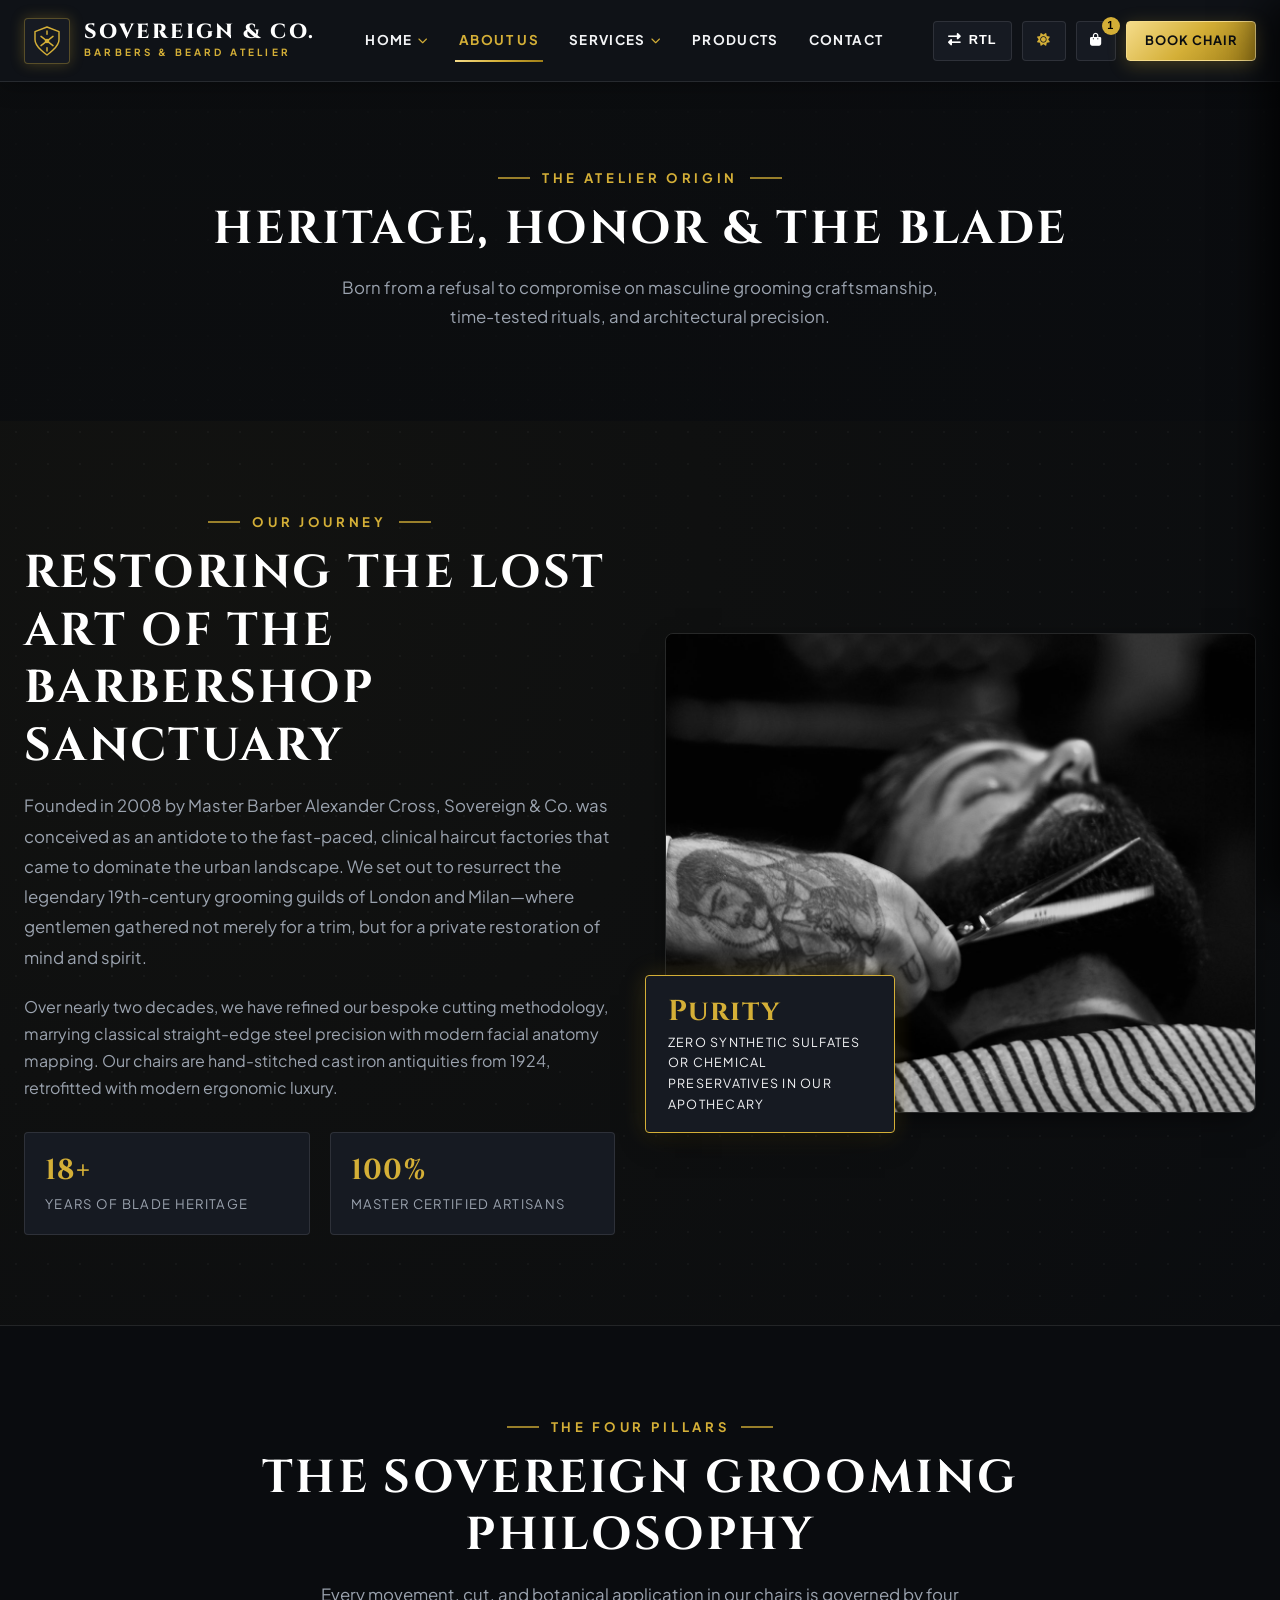
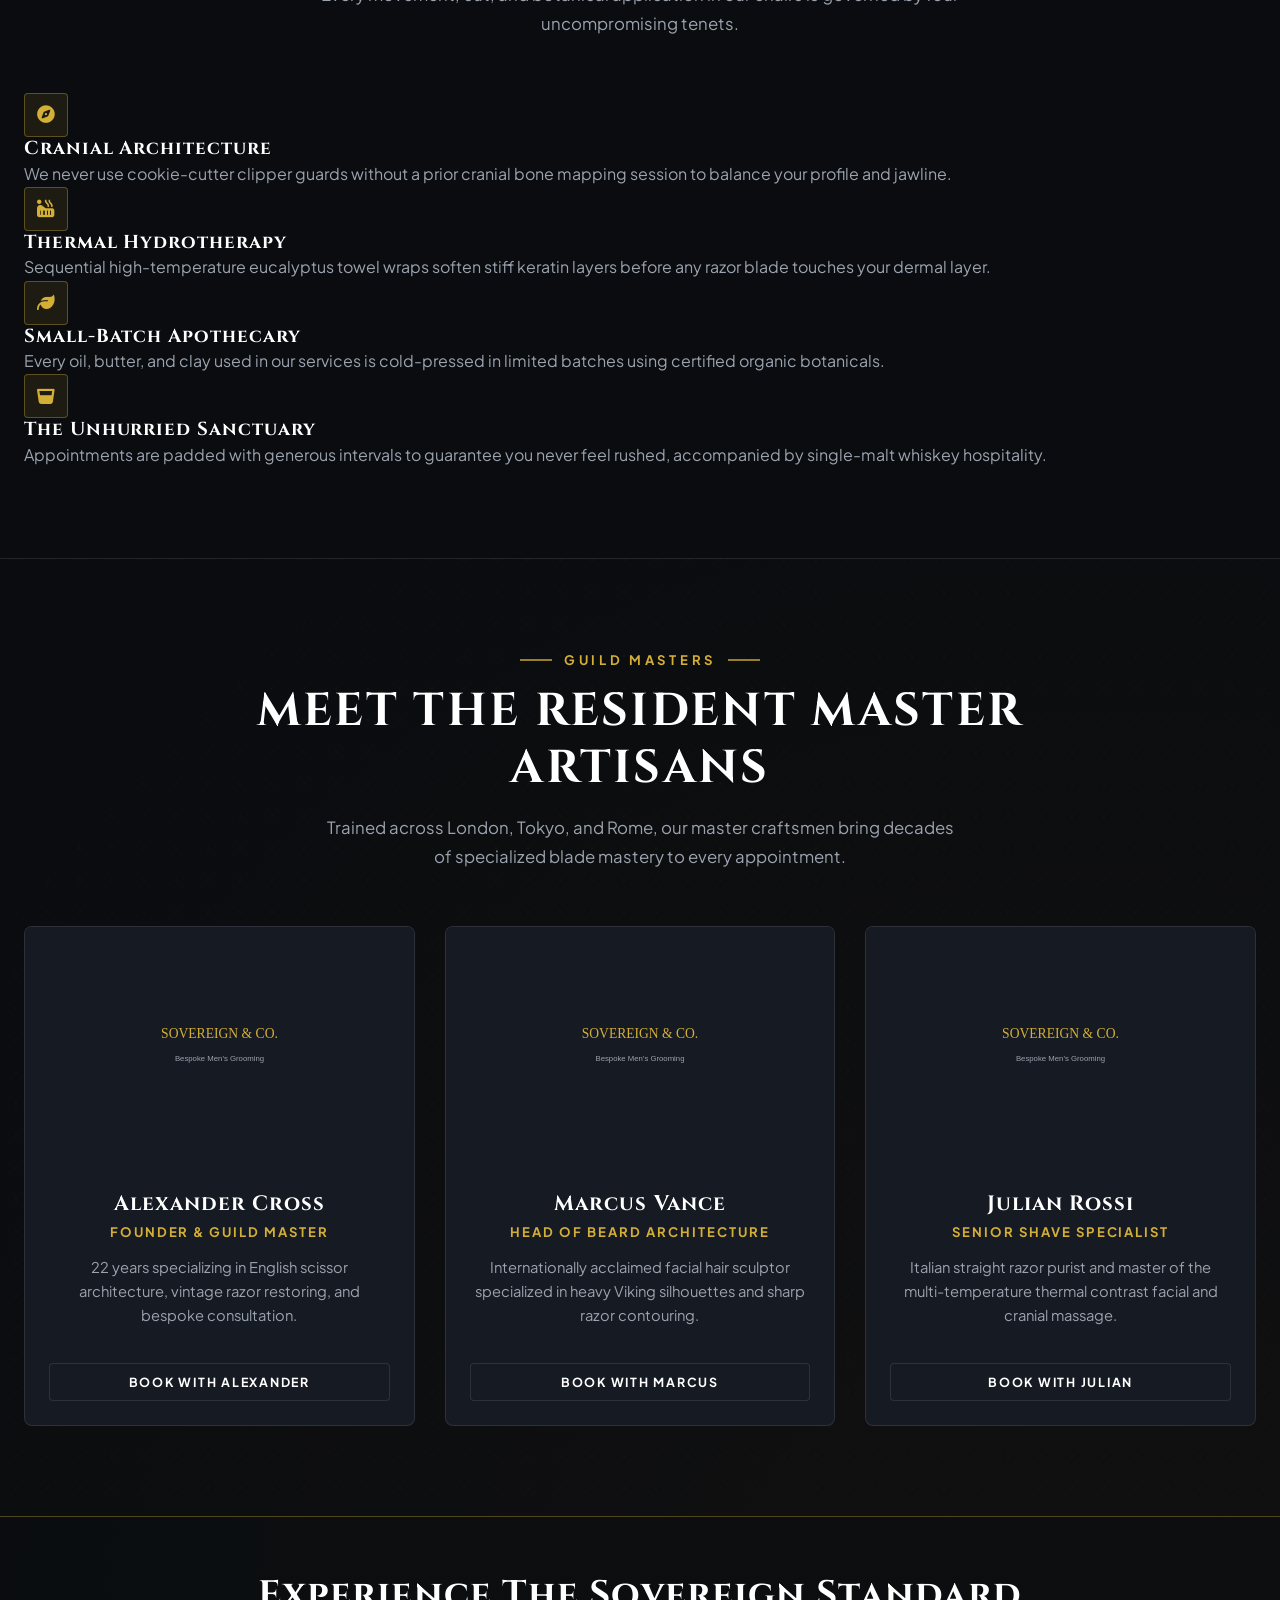
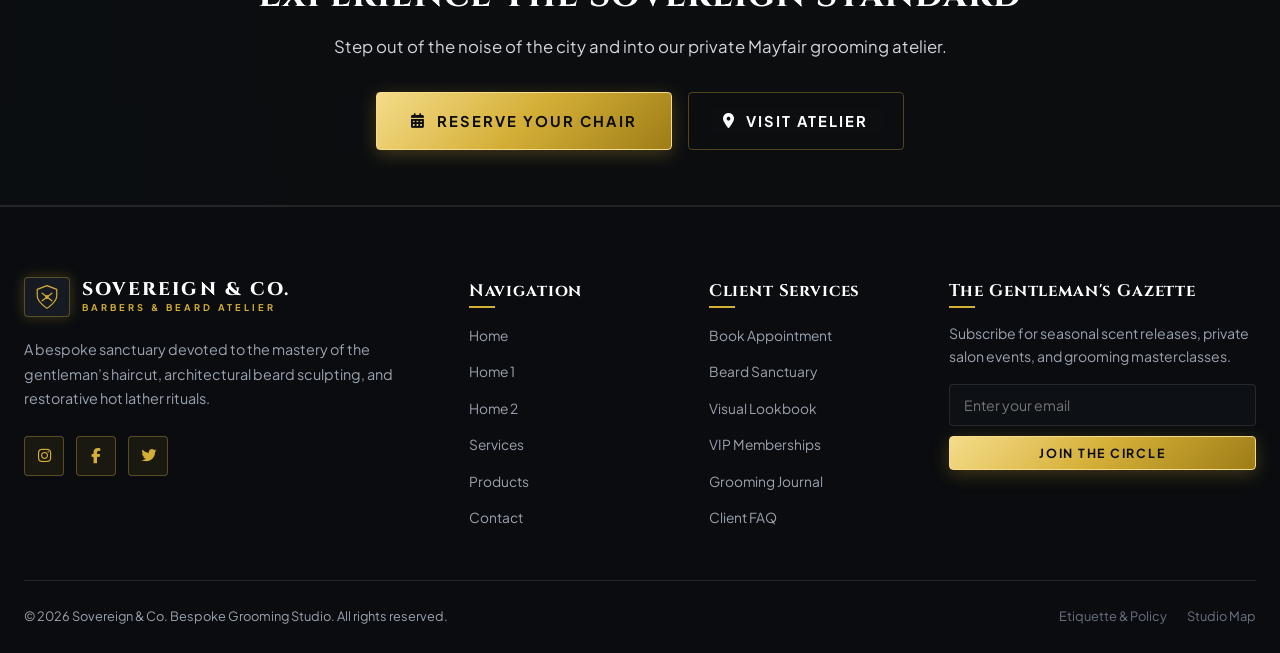
==== about.html @ 02b405cc "Initial commit: Complete luxury men grooming studio atelier website" ====
<!DOCTYPE html>
<html lang="en" data-theme="dark" dir="ltr">
<head>
  <meta charset="UTF-8">
  <meta name="viewport" content="width=device-width, initial-scale=1.0">
  <title>Heritage & Philosophy | SOVEREIGN & CO. Atelier</title>
  <meta name="description" content="Discover the history, craft philosophy, and master barbers behind Sovereign & Co. Bespoke Men's Grooming Atelier.">
  <link rel="stylesheet" href="https://cdnjs.cloudflare.com/ajax/libs/font-awesome/6.4.0/css/all.min.css">
  <link rel="stylesheet" href="css/style.css">
</head>
<body>

    <!-- Main Navigation Bar -->
  <header class="navbar-main">
    <div class="container nav-container">
      <!-- LEFT SIDE: New Professional Logo & Brand Name (Clickable to Home) -->
      <a href="index.html" class="brand-logo" aria-label="Sovereign & Co. Home">
        <div class="brand-crest-svg">
          <svg viewBox="0 0 48 48" fill="none" xmlns="http://www.w3.org/2000/svg" class="logo-svg">
            <path d="M24 3L42 10V22C42 33 24 45 24 45C24 45 6 33 6 22V10L24 3Z" stroke="currentColor" stroke-width="2.2" stroke-linejoin="round"/>
            <path d="M15 17L33 31M33 17L15 31" stroke="currentColor" stroke-width="2.2" stroke-linecap="round"/>
            <circle cx="24" cy="24" r="3.5" fill="currentColor"/>
            <path d="M24 9V14M24 34V39" stroke="currentColor" stroke-width="2.2" stroke-linecap="round"/>
          </svg>
        </div>
        <div class="brand-text">
          <span class="brand-title">SOVEREIGN &amp; CO.</span>
          <span class="brand-subtitle">BARBERS &amp; BEARD ATELIER</span>
        </div>
      </a>

      <!-- CENTER NAVIGATION (Exact Order: Home [Home 1, Home 2], About Us, Services [Haircuts, Beard Trims, Beard Styling, Hair Styling, Shaving, Grooming Packages], Products, Contact) -->
      <nav class="nav-links-wrapper">
        <ul class="nav-menu">
          <li class="nav-item-dropdown">
            <a href="index.html" class="nav-link ">Home <i class="fas fa-chevron-down nav-caret"></i></a>
            <ul class="dropdown-menu">
              <li><a href="index.html">Home</a></li>
              <li><a href="home-1.html">Home 1</a></li>
              <li><a href="home-2.html">Home 2</a></li>
            </ul>
          </li>
          <li><a href="about.html" class="nav-link active">About Us</a></li>
          <li class="nav-item-dropdown">
            <a href="services.html" class="nav-link ">Services <i class="fas fa-chevron-down nav-caret"></i></a>
            <ul class="dropdown-menu">
              <li><a href="services.html#haircuts">Haircuts</a></li>
              <li><a href="services.html#beard-trims">Beard Trims</a></li>
              <li><a href="services.html#beard-styling">Beard Styling</a></li>
              <li><a href="services.html#hair-styling">Hair Styling</a></li>
              <li><a href="services.html#shaving">Shaving</a></li>
              <li><a href="services.html#grooming-packages">Grooming Packages</a></li>
            </ul>
          </li>
          <li><a href="products.html" class="nav-link ">Products</a></li>
          <li><a href="contact.html" class="nav-link ">Contact</a></li>
        </ul>
      </nav>

      <!-- RIGHT SIDE: RTL / LTR toggle -> Dark Theme / Light Theme toggle -> Cart -> Book Chair -> Hamburger -->
      <div class="nav-actions">
        <button class="nav-control-btn dir-toggle-btn" title="Toggle RTL/LTR Direction" aria-label="Toggle Direction">
          <i class="fas fa-right-left"></i> <span>RTL</span>
        </button>
        <button class="nav-control-btn theme-toggle-btn" title="Toggle Theme" aria-label="Toggle Dark/Light Theme">
          <i class="fas fa-sun text-gold"></i>
        </button>
        <button class="nav-control-btn cart-toggle-btn" aria-label="Open Shopping Satchel">
          <i class="fas fa-shopping-bag"></i>
          <span class="cart-badge-count">1</span>
        </button>
        <a href="booking.html" class="btn btn-primary btn-sm book-chair-nav-btn">Book Chair</a>
        <button class="mobile-menu-toggle" aria-label="Toggle Navigation Menu">
          <i class="fas fa-bars"></i>
        </button>
      </div>
    </div>
  </header>

  <!-- Page Header Banner with Background Visual -->
  <section class="section-padding page-bg-backdrop" style="background-image: var(--overlay-banner), url('https://images.unsplash.com/photo-1513694203232-719a280e022f?auto=format&fit=crop&w=1600&q=80'); padding-top: 85px;">
    <div class="container text-center">
      <div class="section-subtitle">The Atelier Origin</div>
      <h1 class="section-title">Heritage, Honor & The Blade</h1>
      <p class="section-desc">Born from a refusal to compromise on masculine grooming craftsmanship, time-tested rituals, and architectural precision.</p>
    </div>
  </section>

  <!-- Story & Heritage Section -->
  <section class="section-padding">
    <div class="container">
      <div class="split-feature">
        <div>
          <div class="section-subtitle">Our Journey</div>
          <h2 class="section-title">Restoring The Lost Art of The Barbershop Sanctuary</h2>
          <p style="margin-bottom: 20px; font-size: 1.05rem; line-height: 1.8;">
            Founded in 2008 by Master Barber Alexander Cross, Sovereign & Co. was conceived as an antidote to the fast-paced, clinical haircut factories that came to dominate the urban landscape. We set out to resurrect the legendary 19th-century grooming guilds of London and Milan—where gentlemen gathered not merely for a trim, but for a private restoration of mind and spirit.
          </p>
          <p style="margin-bottom: 25px; font-size: 1rem; color: var(--text-muted); line-height: 1.7;">
            Over nearly two decades, we have refined our bespoke cutting methodology, marrying classical straight-edge steel precision with modern facial anatomy mapping. Our chairs are hand-stitched cast iron antiquities from 1924, retrofitted with modern ergonomic luxury.
          </p>
          <div style="display: grid; grid-template-columns: 1fr 1fr; gap: 20px; margin-top: 30px;">
            <div style="background: var(--bg-card); border: 1px solid var(--border-subtle); padding: 20px; border-radius: var(--radius-sm);">
              <h3 style="color: var(--gold-primary); font-size: 1.8rem; margin-bottom: 4px;">18+</h3>
              <p style="font-size: 0.82rem; text-transform: uppercase; letter-spacing: 0.1em;">Years of Blade Heritage</p>
            </div>
            <div style="background: var(--bg-card); border: 1px solid var(--border-subtle); padding: 20px; border-radius: var(--radius-sm);">
              <h3 style="color: var(--gold-primary); font-size: 1.8rem; margin-bottom: 4px;">100%</h3>
              <p style="font-size: 0.82rem; text-transform: uppercase; letter-spacing: 0.1em;">Master Certified Artisans</p>
            </div>
          </div>
        </div>

        <div class="split-feature-img-box">
          <img src="images/about-barbershop-sanctuary.jpg" alt="Master barber crafting precision traditional haircut in heritage barbershop sanctuary" class="main-img" loading="lazy">
          <div class="split-floating-card">
            <h4>Purity</h4>
            <p>Zero Synthetic Sulfates or Chemical Preservatives in our Apothecary</p>
          </div>
        </div>
      </div>
    </div>
  </section>

  <!-- Barbering Philosophy Pillars -->
  <section class="section-padding page-bg-backdrop" style="background: var(--bg-darkest); border-top: 1px solid var(--border-subtle); border-bottom: 1px solid var(--border-subtle);">
    <div class="container">
      <div class="section-header">
        <div class="section-subtitle">The Four Pillars</div>
        <h2 class="section-title">The Sovereign Grooming Philosophy</h2>
        <p class="section-desc">Every movement, cut, and botanical application in our chairs is governed by four uncompromising tenets.</p>
      </div>

      <div class="features-grid">
        <div class="feature-card">
          <div class="feature-icon-box"><i class="fas fa-compass"></i></div>
          <h3 class="feature-title">Cranial Architecture</h3>
          <p class="feature-desc">We never use cookie-cutter clipper guards without a prior cranial bone mapping session to balance your profile and jawline.</p>
        </div>

        <div class="feature-card">
          <div class="feature-icon-box"><i class="fas fa-hot-tub"></i></div>
          <h3 class="feature-title">Thermal Hydrotherapy</h3>
          <p class="feature-desc">Sequential high-temperature eucalyptus towel wraps soften stiff keratin layers before any razor blade touches your dermal layer.</p>
        </div>

        <div class="feature-card">
          <div class="feature-icon-box"><i class="fas fa-leaf"></i></div>
          <h3 class="feature-title">Small-Batch Apothecary</h3>
          <p class="feature-desc">Every oil, butter, and clay used in our services is cold-pressed in limited batches using certified organic botanicals.</p>
        </div>

        <div class="feature-card">
          <div class="feature-icon-box"><i class="fas fa-glass-whiskey"></i></div>
          <h3 class="feature-title">The Unhurried Sanctuary</h3>
          <p class="feature-desc">Appointments are padded with generous intervals to guarantee you never feel rushed, accompanied by single-malt whiskey hospitality.</p>
        </div>
      </div>
    </div>
  </section>

  <!-- Master Artisans & Barbers -->
  <section class="section-padding">
    <div class="container">
      <div class="section-header">
        <div class="section-subtitle">Guild Masters</div>
        <h2 class="section-title">Meet The Resident Master Artisans</h2>
        <p class="section-desc">Trained across London, Tokyo, and Rome, our master craftsmen bring decades of specialized blade mastery to every appointment.</p>
      </div>

      <div class="services-grid">
        <div class="service-card">
          <div class="service-img-wrap">
            <img src="https://images.unsplash.com/photo-1534528741775-53994a69daeb?auto=format&fit=crop&w=800&q=80" alt="Master Barber Alexander Cross" loading="lazy">
          </div>
          <div class="service-body text-center">
            <h3 class="service-title" style="margin-bottom: 4px;">Alexander Cross</h3>
            <p style="color: var(--gold-primary); font-weight: 700; font-size: 0.82rem; text-transform: uppercase; letter-spacing: 0.15em; margin-bottom: 12px;">Founder & Guild Master</p>
            <p class="service-desc">22 years specializing in English scissor architecture, vintage razor restoring, and bespoke consultation.</p>
            <a href="booking.html" class="btn btn-dark btn-sm" style="margin-top: 15px;">Book With Alexander</a>
          </div>
        </div>

        <div class="service-card">
          <div class="service-img-wrap">
            <img src="https://images.unsplash.com/photo-1507003211169-0a1dd7228f2d?auto=format&fit=crop&w=800&q=80" alt="Master Barber Marcus Vance" loading="lazy">
          </div>
          <div class="service-body text-center">
            <h3 class="service-title" style="margin-bottom: 4px;">Marcus Vance</h3>
            <p style="color: var(--gold-primary); font-weight: 700; font-size: 0.82rem; text-transform: uppercase; letter-spacing: 0.15em; margin-bottom: 12px;">Head of Beard Architecture</p>
            <p class="service-desc">Internationally acclaimed facial hair sculptor specialized in heavy Viking silhouettes and sharp razor contouring.</p>
            <a href="booking.html" class="btn btn-dark btn-sm" style="margin-top: 15px;">Book With Marcus</a>
          </div>
        </div>

        <div class="service-card">
          <div class="service-img-wrap">
            <img src="https://images.unsplash.com/photo-1500648767791-00dcc994a43e?auto=format&fit=crop&w=800&q=80" alt="Master Barber Julian Rossi" loading="lazy">
          </div>
          <div class="service-body text-center">
            <h3 class="service-title" style="margin-bottom: 4px;">Julian Rossi</h3>
            <p style="color: var(--gold-primary); font-weight: 700; font-size: 0.82rem; text-transform: uppercase; letter-spacing: 0.15em; margin-bottom: 12px;">Senior Shave Specialist</p>
            <p class="service-desc">Italian straight razor purist and master of the multi-temperature thermal contrast facial and cranial massage.</p>
            <a href="booking.html" class="btn btn-dark btn-sm" style="margin-top: 15px;">Book With Julian</a>
          </div>
        </div>
      </div>
    </div>
  </section>

  <!-- CTA Banner Section -->
  <section class="section-padding-sm page-bg-backdrop cta-experience-banner">
    <div class="container text-center">
      <h2 class="cta-experience-title">Experience The Sovereign Standard</h2>
      <p class="cta-experience-desc">Step out of the noise of the city and into our private Mayfair grooming atelier.</p>
      <div class="cta-experience-buttons">
        <a href="booking.html" class="btn btn-primary btn-lg cta-experience-btn-primary"><i class="fas fa-calendar-alt"></i> Reserve Your Chair</a>
        <a href="contact.html" class="btn btn-secondary btn-lg cta-experience-btn-secondary"><i class="fas fa-map-marker-alt"></i> Visit Atelier</a>
      </div>
    </div>
  </section>

  <!-- Global Footer with Clickable Brand Name Link to Home -->
  <footer class="footer-main">
    <div class="container">
      <div class="footer-grid">
        <div class="footer-col">
          <!-- BRAND NAME IS A CLICKABLE LINK TO HOME (Mandatory Requirement) -->
          <a href="index.html" class="footer-brand-link" aria-label="Return to Sovereign & Co. Home">
            <div class="brand-crest-svg" style="width: 40px; height: 40px;">
              <svg viewBox="0 0 48 48" fill="none" xmlns="http://www.w3.org/2000/svg" class="logo-svg">
                <path d="M24 3L42 10V22C42 33 24 45 24 45C24 45 6 33 6 22V10L24 3Z" stroke="currentColor" stroke-width="2.2" stroke-linejoin="round"/>
                <path d="M15 17L33 31M33 17L15 31" stroke="currentColor" stroke-width="2.2" stroke-linecap="round"/>
                <circle cx="24" cy="24" r="3.5" fill="currentColor"/>
              </svg>
            </div>
            <div class="brand-text">
              <span class="brand-title" style="font-size: 1.15rem;">SOVEREIGN &amp; CO.</span>
              <span class="brand-subtitle" style="font-size: 0.58rem;">BARBERS &amp; BEARD ATELIER</span>
            </div>
          </a>
          <p style="font-size: 0.9rem; line-height: 1.7; margin-bottom: 25px;">
            A bespoke sanctuary devoted to the mastery of the gentleman’s haircut, architectural beard sculpting, and restorative hot lather rituals.
          </p>
          <div style="display: flex; gap: 12px;">
            <a href="https://www.instagram.com/accounts/login/" target="_blank" rel="noopener noreferrer" class="footer-social-btn" aria-label="Follow us on Instagram" title="Instagram"><i class="fab fa-instagram"></i></a>
            <a href="https://www.facebook.com/login/" target="_blank" rel="noopener noreferrer" class="footer-social-btn footer-social-btn--facebook" aria-label="Follow us on Facebook" title="Facebook"><i class="fab fa-facebook-f"></i></a>
            <a href="https://twitter.com/login" target="_blank" rel="noopener noreferrer" class="footer-social-btn footer-social-btn--twitter" aria-label="Follow us on Twitter" title="Twitter / X"><i class="fab fa-twitter"></i></a>
          </div>
        </div>

        <div class="footer-col">
          <h4>Navigation</h4>
          <ul class="footer-links">
            <li><a href="index.html">Home</a></li>
            <li><a href="home-1.html">Home 1</a></li>
            <li><a href="home-2.html">Home 2</a></li>
            <li><a href="services.html">Services</a></li>
            <li><a href="products.html">Products</a></li>
            <li><a href="contact.html">Contact</a></li>
          </ul>
        </div>

        <div class="footer-col">
          <h4>Client Services</h4>
          <ul class="footer-links">
            <li><a href="booking.html">Book Appointment</a></li>
            <li><a href="beard-care.html">Beard Sanctuary</a></li>
            <li><a href="gallery.html">Visual Lookbook</a></li>
            <li><a href="packages.html">VIP Memberships</a></li>
            <li><a href="journal.html">Grooming Journal</a></li>
            <li><a href="faq.html">Client FAQ</a></li>
          </ul>
        </div>

        <div class="footer-col">
          <h4>The Gentleman's Gazette</h4>
          <p style="font-size: 0.88rem; margin-bottom: 16px;">Subscribe for seasonal scent releases, private salon events, and grooming masterclasses.</p>
          <form id="newsletterForm" style="display: flex; flex-direction: column; gap: 10px;">
            <input type="email" placeholder="Enter your email" required class="form-control" style="padding: 11px 14px; font-size: 0.88rem;">
            <button type="submit" class="btn btn-primary btn-sm">Join The Circle</button>
          </form>
        </div>
      </div>

      <div class="footer-bottom">
        <div>© 2026 Sovereign & Co. Bespoke Grooming Studio. All rights reserved.</div>
        <div style="display: flex; gap: 20px;">
          <a href="faq.html" style="color: var(--text-dim);">Etiquette & Policy</a>
          <a href="contact.html" style="color: var(--text-dim);">Studio Map</a>
        </div>
      </div>
    </div>
  </footer>

  <!-- Shopping Cart Sidebar Drawer -->
  <div class="cart-drawer-overlay" id="cartOverlay"></div>
  <div class="cart-drawer" id="cartDrawer">
    <div class="cart-header">
      <h3 style="font-size: 1.15rem;"><i class="fas fa-shopping-bag text-gold"></i> Grooming Satchel</h3>
      <button id="closeCartBtn" style="background: none; border: none; color: var(--text-white); font-size: 1.2rem; cursor: pointer;"><i class="fas fa-times"></i></button>
    </div>
    <div class="cart-items-list" id="cartItemsList"></div>
    <div class="cart-footer">
      <div class="cart-total-row">
        <strong style="color: var(--text-white);">Estimated Total</strong>
        <strong class="text-gold" id="cartTotal" style="font-size: 1.3rem;">$48.00</strong>
      </div>
      <button id="checkoutBtn" class="btn btn-primary" style="width: 100%;"><i class="fas fa-lock"></i> Secure Checkout</button>
    </div>
  </div>

  <script src="js/main.js"></script>
  <script src="js/cart.js"></script>
</body>
</html>
---- css/style.css ----
/* ==========================================================================
   SOVEREIGN & CO. - MEN'S GROOMING & BEARD CARE ATELIER
   Master Stylesheet | Sharp, Masculine, Ultra-Luxury Aesthetics
   Features: RTL on Left, Theme Toggle, New Crest Logo, High Contrast
   ========================================================================== */

@import url('https://fonts.googleapis.com/css2?family=Cinzel:wght@400;600;700;800;900&family=Plus+Jakarta+Sans:ital,wght@0,300;0,400;0,500;0,600;0,700;1,400&display=swap');

/* ==========================================================================
   Theme Variables (Dark by default, Light via [data-theme="light"])
   ========================================================================== */
:root {
  /* Dark Theme Palette */
  --bg-darkest: #0a0c0f;
  --bg-dark: #101318;
  --bg-card: #161a22;
  --bg-card-hover: #1e2430;
  --bg-glass: rgba(22, 26, 34, 0.88);
  --bg-glass-heavy: rgba(16, 19, 24, 0.96);
  --bg-input: #0d1015;

  --gold-primary: #d4af37;
  --gold-light: #f5dc8a;
  --gold-dark: #9e7d17;
  --gold-gradient: linear-gradient(135deg, #f5dc8a 0%, #d4af37 50%, #9e7d17 100%);
  --gold-glow: rgba(212, 175, 55, 0.28);

  --copper: #c07a3c;
  --amber: #e09f3e;
  
  --text-white: #ffffff;
  --text-titanium: #f3f4f6;
  --text-muted: #9ba3af;
  --text-dim: #6b7280;
  
  --border-subtle: rgba(255, 255, 255, 0.1);
  --border-gold: rgba(212, 175, 55, 0.35);
  --border-gold-bright: rgba(212, 175, 55, 0.85);
  
  --overlay-hero: linear-gradient(90deg, rgba(10, 12, 15, 0.82) 0%, rgba(10, 12, 15, 0.62) 55%, rgba(10, 12, 15, 0.35) 100%);
  --overlay-banner: linear-gradient(rgba(10, 12, 15, 0.65), rgba(10, 12, 15, 0.78));
  --page-pattern: radial-gradient(rgba(255, 255, 255, 0.03) 1px, transparent 1px);
  
  --font-serif: 'Cinzel', serif;
  --font-sans: 'Plus Jakarta Sans', -apple-system, BlinkMacSystemFont, sans-serif;
  
  --radius-sm: 4px;
  --radius-md: 8px;
  --radius-lg: 14px;
  --radius-full: 9999px;
  
  --shadow-card: 0 10px 30px -10px rgba(0, 0, 0, 0.7);
  --shadow-gold: 0 0 25px rgba(212, 175, 55, 0.2);
  --shadow-gold-lg: 0 0 45px rgba(212, 175, 55, 0.35);
  
  --transition-fast: 0.2s cubic-bezier(0.4, 0, 0.2, 1);
  --transition-smooth: 0.35s cubic-bezier(0.16, 1, 0.3, 1);
}

/* Light Theme Overrides */
[data-theme="light"] {
  --bg-darkest: #f4f6f9;
  --bg-dark: #e9edf2;
  --bg-card: #ffffff;
  --bg-card-hover: #f7f9fc;
  --bg-glass: rgba(255, 255, 255, 0.92);
  --bg-glass-heavy: rgba(244, 246, 249, 0.98);
  --bg-input: #ffffff;

  --gold-primary: #b3860b;
  --gold-light: #8c6703;
  --gold-dark: #735300;
  --gold-gradient: linear-gradient(135deg, #d4af37 0%, #b3860b 50%, #8c6703 100%);
  --gold-glow: rgba(179, 134, 11, 0.2);

  --copper: #9b5a26;
  --amber: #b87a1d;
  
  --text-white: #111827;
  --text-titanium: #1f2937;
  --text-muted: #4b5563;
  --text-dim: #6b7280;
  
  --border-subtle: rgba(0, 0, 0, 0.12);
  --border-gold: rgba(179, 134, 11, 0.45);
  --border-gold-bright: rgba(179, 134, 11, 0.9);
  
  --overlay-hero: linear-gradient(90deg, rgba(244, 246, 249, 0.88) 0%, rgba(244, 246, 249, 0.70) 55%, rgba(244, 246, 249, 0.45) 100%);
  --overlay-banner: linear-gradient(rgba(244, 246, 249, 0.72), rgba(244, 246, 249, 0.84));
  --page-pattern: radial-gradient(rgba(0, 0, 0, 0.04) 1px, transparent 1px);
  
  --shadow-card: 0 10px 30px -10px rgba(0, 0, 0, 0.12);
  --shadow-gold: 0 0 20px rgba(179, 134, 11, 0.15);
  --shadow-gold-lg: 0 0 35px rgba(179, 134, 11, 0.25);
}

/* Base Reset & Global Styles */
*, *::before, *::after {
  box-sizing: border-box;
  margin: 0;
  padding: 0;
}

html {
  scroll-behavior: smooth;
  font-size: 16px;
}

body {
  background-color: var(--bg-darkest);
  color: var(--text-titanium);
  font-family: var(--font-sans);
  line-height: 1.65;
  overflow-x: hidden;
  -webkit-font-smoothing: antialiased;
  background-image: 
    radial-gradient(circle at 15% 15%, rgba(212, 175, 55, 0.04) 0%, transparent 40%),
    radial-gradient(circle at 85% 85%, rgba(192, 122, 60, 0.04) 0%, transparent 40%),
    var(--page-pattern);
  background-size: 100% 100%, 100% 100%, 32px 32px;
  transition: background-color var(--transition-smooth), color var(--transition-smooth);
}

.page-bg-backdrop {
  position: relative;
  background-size: cover;
  background-position: center;
  background-repeat: no-repeat;
  background-attachment: scroll;
}

/* Typography */
h1, h2, h3, h4, h5, h6 {
  font-family: var(--font-serif);
  font-weight: 700;
  color: var(--text-white);
  letter-spacing: 0.05em;
  line-height: 1.25;
}

p {
  color: var(--text-muted);
  font-weight: 400;
}

a {
  color: inherit;
  text-decoration: none;
  transition: var(--transition-fast);
}

img {
  max-width: 100%;
  height: auto;
  display: block;
}

/* Containers */
.container {
  width: 100%;
  max-width: 1280px;
  margin: 0 auto;
  padding: 0 24px;
}

.text-gold {
  color: var(--gold-primary) !important;
}

.text-gradient-gold {
  background: var(--gold-gradient);
  -webkit-background-clip: text;
  -webkit-text-fill-color: transparent;
}

.text-center { text-align: center; }
.text-left { text-align: left; }
.text-right { text-align: right; }

.section-padding {
  padding: 90px 0;
}

.section-padding-sm {
  padding: 55px 0;
}

.section-header {
  text-align: center;
  max-width: 780px;
  margin: 0 auto 55px auto;
  position: relative;
}

.section-subtitle {
  font-family: var(--font-sans);
  text-transform: uppercase;
  font-size: 0.82rem;
  letter-spacing: 0.28em;
  font-weight: 700;
  color: var(--gold-primary);
  margin-bottom: 12px;
  display: flex;
  align-items: center;
  justify-content: center;
  gap: 12px;
}

.section-subtitle::before,
.section-subtitle::after {
  content: '';
  height: 2px;
  width: 32px;
  background: var(--gold-primary);
  opacity: 0.7;
}

.section-title {
  font-size: clamp(2rem, 3.6vw, 2.9rem);
  margin-bottom: 16px;
  text-transform: uppercase;
}

.section-desc {
  font-size: 1.05rem;
  color: var(--text-muted);
  max-width: 640px;
  margin: 0 auto;
  line-height: 1.7;
}

/* Buttons */
.btn {
  display: inline-flex;
  align-items: center;
  justify-content: center;
  gap: 10px;
  padding: 13px 28px;
  font-family: var(--font-sans);
  font-size: 0.86rem;
  font-weight: 700;
  letter-spacing: 0.14em;
  text-transform: uppercase;
  border-radius: var(--radius-sm);
  cursor: pointer;
  transition: var(--transition-smooth);
  position: relative;
  overflow: hidden;
  border: 1px solid transparent;
  text-align: center;
}

.btn-primary {
  background: var(--gold-gradient);
  color: #0b0d10 !important;
  border-color: var(--gold-light);
  box-shadow: 0 4px 18px var(--gold-glow);
}

.btn-primary:hover {
  transform: translateY(-2px);
  box-shadow: 0 8px 28px rgba(212, 175, 55, 0.45);
  color: #000 !important;
}

.btn-secondary {
  background: transparent;
  color: var(--text-white) !important;
  border-color: var(--border-gold);
  backdrop-filter: blur(8px);
}

.btn-secondary:hover {
  background: rgba(212, 175, 55, 0.12);
  border-color: var(--gold-primary);
  color: var(--gold-primary) !important;
  transform: translateY(-2px);
  box-shadow: var(--shadow-gold);
}

.btn-dark {
  background: var(--bg-card);
  color: var(--text-white);
  border: 1px solid var(--border-subtle);
}

.btn-dark:hover {
  background: var(--bg-card-hover);
  border-color: var(--gold-primary);
  color: var(--gold-primary);
}

.btn-sm {
  padding: 8px 16px;
  font-size: 0.78rem;
}

.btn-lg {
  padding: 16px 34px;
  font-size: 0.92rem;
}

.gold-badge {
  display: inline-flex;
  align-items: center;
  gap: 6px;
  padding: 5px 12px;
  background: rgba(212, 175, 55, 0.14);
  border: 1px solid var(--border-gold);
  border-radius: var(--radius-full);
  color: var(--gold-primary);
  font-size: 0.74rem;
  font-weight: 700;
  letter-spacing: 0.1em;
  text-transform: uppercase;
}

/* ==========================================================================
   ROCK-SOLID STICKY NAVBAR & LOGO (With Left-Side RTL/LTR Toggle)
   ========================================================================== */
.navbar-top-bar {
  display: none !important;
  height: 0 !important;
  padding: 0 !important;
  margin: 0 !important;
  border: none !important;
  overflow: hidden !important;
}

.navbar-main {
  position: sticky;
  top: 0;
  left: 0;
  width: 100%;
  height: 82px;
  background: var(--bg-glass-heavy);
  backdrop-filter: blur(16px);
  -webkit-backdrop-filter: blur(16px);
  border-bottom: 1px solid var(--border-subtle);
  z-index: 1000;
  transform: translateZ(0);
  -webkit-transform: translateZ(0);
  box-shadow: 0 4px 20px rgba(0, 0, 0, 0.3);
}

.navbar-main.scrolled {
  border-bottom-color: var(--border-gold);
  box-shadow: 0 8px 30px rgba(0, 0, 0, 0.45);
}

.nav-container {
  display: flex;
  align-items: center;
  justify-content: space-between;
  height: 100%;
  gap: 16px;
}

/* LEFT SIDE: New Professional Logo + Brand Name */
.brand-logo {
  display: flex;
  align-items: center;
  gap: 14px;
  flex-shrink: 0;
  text-decoration: none;
  cursor: pointer;
}

.brand-crest-svg {
  width: 46px;
  height: 46px;
  min-width: 46px;
  background: var(--bg-card);
  border: 1px solid var(--border-gold);
  border-radius: var(--radius-sm);
  display: flex;
  align-items: center;
  justify-content: center;
  color: var(--gold-primary);
  box-shadow: 0 0 14px var(--gold-glow);
  padding: 6px;
  transition: var(--transition-fast);
}

.brand-logo:hover .brand-crest-svg {
  box-shadow: var(--shadow-gold-lg);
  border-color: var(--gold-light);
  transform: scale(1.04);
}

.brand-crest-svg .logo-svg {
  width: 100%;
  height: 100%;
}

.brand-text {
  display: flex;
  flex-direction: column;
}

.brand-title {
  font-family: var(--font-serif);
  font-size: 1.28rem;
  font-weight: 800;
  letter-spacing: 0.12em;
  color: var(--text-white);
  line-height: 1.15;
  transition: color var(--transition-fast);
}

.brand-logo:hover .brand-title {
  color: var(--gold-primary);
}

.brand-subtitle {
  font-family: var(--font-sans);
  font-size: 0.62rem;
  letter-spacing: 0.32em;
  color: var(--gold-primary);
  text-transform: uppercase;
  font-weight: 700;
  display: block;
}

/* CENTER NAVIGATION */
.nav-links-wrapper {
  display: flex;
  align-items: center;
  justify-content: center;
  flex-grow: 1;
}

.nav-menu {
  display: flex;
  align-items: center;
  list-style: none;
  gap: 22px;
}

.nav-link {
  font-size: 0.84rem;
  font-weight: 700;
  letter-spacing: 0.1em;
  text-transform: uppercase;
  color: var(--text-titanium);
  position: relative;
  padding: 10px 4px;
  display: inline-flex;
  align-items: center;
  gap: 5px;
  white-space: nowrap;
}

.nav-caret {
  font-size: 0.62rem;
  transition: transform var(--transition-fast);
  color: var(--gold-primary);
}

.nav-link::after {
  content: '';
  position: absolute;
  bottom: 0;
  left: 0;
  width: 0;
  height: 2px;
  background: var(--gold-gradient);
  transition: var(--transition-fast);
}

.nav-link:hover, .nav-link.active {
  color: var(--gold-primary);
}

.nav-link:hover::after, .nav-link.active::after {
  width: 100%;
}

/* Dropdown Menus for Home & Services */
.nav-item-dropdown {
  position: relative;
}

.nav-item-dropdown:hover .nav-caret {
  transform: rotate(180deg);
}

.dropdown-menu {
  position: absolute;
  top: 100%;
  left: 0;
  min-width: 230px;
  background: var(--bg-card);
  border: 1px solid var(--border-gold);
  border-radius: var(--radius-sm);
  padding: 8px 0;
  list-style: none;
  box-shadow: 0 16px 36px rgba(0, 0, 0, 0.55);
  opacity: 0;
  visibility: hidden;
  transform: translateY(12px);
  transition: opacity 0.22s ease, transform 0.22s ease, visibility 0.22s;
  z-index: 1100;
  backdrop-filter: blur(12px);
}

[dir="rtl"] .dropdown-menu {
  left: auto;
  right: 0;
}

.nav-item-dropdown:hover .dropdown-menu,
.nav-item-dropdown:focus-within .dropdown-menu {
  opacity: 1;
  visibility: visible;
  transform: translateY(0);
}

.dropdown-menu li {
  width: 100%;
}

.dropdown-menu a {
  display: flex;
  align-items: center;
  justify-content: space-between;
  padding: 10px 18px;
  font-size: 0.84rem;
  font-weight: 600;
  color: var(--text-titanium);
  letter-spacing: 0.04em;
  transition: background var(--transition-fast), color var(--transition-fast), padding-left var(--transition-fast);
  white-space: nowrap;
}

.dropdown-menu a:hover {
  background: rgba(212, 175, 55, 0.14);
  color: var(--gold-primary);
  padding-left: 22px;
}

[dir="rtl"] .dropdown-menu a:hover {
  padding-left: 18px;
  padding-right: 22px;
}

/* RIGHT SIDE CONTROLS: RTL/LTR -> Dark/Light -> Cart -> Book CTA -> Hamburger */
.nav-actions {
  display: flex;
  align-items: center;
  gap: 10px;
  flex-shrink: 0;
}

.nav-control-btn,
.book-chair-nav-btn {
  height: 40px;
  min-height: 40px;
  max-height: 40px;
  box-sizing: border-box;
  border-radius: var(--radius-sm);
  display: inline-flex;
  align-items: center;
  justify-content: center;
  gap: 7px;
  cursor: pointer;
  transition: var(--transition-fast);
  font-size: 0.8rem;
  font-weight: 700;
  letter-spacing: 0.08em;
  vertical-align: middle;
  line-height: 1;
}

.nav-control-btn {
  background: var(--bg-card);
  border: 1px solid var(--border-subtle);
  color: var(--text-white);
  padding: 0 14px;
}

.nav-control-btn:hover {
  border-color: var(--gold-primary);
  color: var(--gold-primary);
  box-shadow: 0 0 10px var(--gold-glow);
}

.cart-toggle-btn {
  position: relative;
  width: 40px;
  padding: 0;
}

.book-chair-nav-btn {
  padding: 0 18px;
  white-space: nowrap;
}

.cart-badge-count {
  position: absolute;
  top: -5px;
  right: -5px;
  background: var(--gold-primary);
  color: #000;
  font-size: 0.68rem;
  font-weight: 800;
  width: 18px;
  height: 18px;
  border-radius: 50%;
  display: flex;
  align-items: center;
  justify-content: center;
}

[dir="rtl"] .cart-badge-count {
  right: auto;
  left: -5px;
}

.mobile-menu-toggle {
  display: none;
  background: var(--bg-card);
  border: 1px solid var(--border-subtle);
  color: var(--text-white);
  width: 40px;
  height: 40px;
  border-radius: var(--radius-sm);
  font-size: 1.1rem;
  cursor: pointer;
  align-items: center;
  justify-content: center;
}

/* Smooth anchor targeting */
[id] {
  scroll-margin-top: 100px;
}

/* ==========================================================================
   Hero Section
   ========================================================================== */
.hero-wrapper {
  position: relative;
  min-height: 88vh;
  display: flex;
  align-items: center;
  padding: 90px 0;
  background-color: var(--bg-darkest);
  overflow: hidden;
}

.hero-bg-overlay {
  position: absolute;
  inset: 0;
  background: var(--overlay-hero);
  z-index: 2;
}

.hero-bg-img {
  position: absolute;
  inset: 0;
  width: 100%;
  height: 100%;
  object-fit: cover;
  object-position: center;
  filter: brightness(0.92) contrast(1.08);
  z-index: 1;
}

[data-theme="light"] .hero-bg-img {
  filter: brightness(1.02) contrast(1.04);
}

.hero-content {
  position: relative;
  z-index: 3;
  max-width: 680px;
  text-shadow: 0 2px 14px rgba(0, 0, 0, 0.45);
}

[data-theme="light"] .hero-content {
  text-shadow: 0 1px 4px rgba(255, 255, 255, 0.6);
}

.hero-tag {
  display: inline-flex;
  align-items: center;
  gap: 10px;
  padding: 7px 16px;
  background: rgba(212, 175, 55, 0.12);
  border: 1px solid var(--border-gold);
  border-radius: var(--radius-full);
  margin-bottom: 22px;
}

.hero-tag span {
  font-size: 0.78rem;
  text-transform: uppercase;
  letter-spacing: 0.18em;
  color: var(--gold-primary);
  font-weight: 700;
}

.hero-title {
  font-size: clamp(2.4rem, 4.8vw, 3.8rem);
  line-height: 1.15;
  margin-bottom: 20px;
  text-transform: uppercase;
}

.hero-description {
  font-size: 1.12rem;
  line-height: 1.7;
  color: var(--text-titanium);
  opacity: 0.95;
  margin-bottom: 35px;
}

.hero-cta-group {
  display: flex;
  flex-wrap: wrap;
  gap: 16px;
  align-items: center;
  margin-bottom: 40px;
}

.hero-stats {
  display: grid;
  grid-template-columns: repeat(3, 1fr);
  gap: 20px;
  border-top: 1px solid var(--border-subtle);
  padding-top: 25px;
}

.hero-stat-item h3 {
  font-size: 1.9rem;
  color: var(--gold-primary);
  margin-bottom: 3px;
}

.hero-stat-item p {
  font-size: 0.78rem;
  text-transform: uppercase;
  letter-spacing: 0.1em;
  color: var(--text-muted);
}

/* Quick Booking Strip */
.quick-booking-bar {
  background: var(--bg-card);
  border: 1px solid var(--border-gold);
  border-radius: var(--radius-md);
  padding: 24px 30px;
  box-shadow: var(--shadow-card), var(--shadow-gold);
  margin-top: -50px;
  position: relative;
  z-index: 10;
}

.booking-strip-form {
  display: grid;
  grid-template-columns: repeat(auto-fit, minmax(200px, 1fr)) 180px;
  gap: 18px;
  align-items: flex-end;
}

.form-group {
  display: flex;
  flex-direction: column;
  gap: 7px;
}

.form-group label {
  font-size: 0.78rem;
  font-weight: 700;
  text-transform: uppercase;
  letter-spacing: 0.12em;
  color: var(--gold-primary);
  display: flex;
  align-items: center;
  gap: 6px;
}

.form-control {
  width: 100%;
  padding: 12px 16px;
  background: var(--bg-input);
  border: 1px solid var(--border-subtle);
  border-radius: var(--radius-sm);
  color: var(--text-white);
  font-family: var(--font-sans);
  font-size: 0.9rem;
  transition: var(--transition-fast);
  outline: none;
}

.form-control:focus {
  border-color: var(--gold-primary);
  box-shadow: 0 0 10px var(--gold-glow);
}

.form-control.is-invalid {
  border-color: #ef4444 !important;
  box-shadow: 0 0 8px rgba(239, 68, 68, 0.35) !important;
}

.form-field-error {
  color: #f87171;
  font-size: 0.78rem;
  font-weight: 600;
  display: flex;
  align-items: center;
  gap: 6px;
  margin-top: 4px;
  line-height: 1.4;
  animation: fadeInError 0.2s ease;
}

@keyframes fadeInError {
  from { opacity: 0; transform: translateY(-4px); }
  to { opacity: 1; transform: translateY(0); }
}

/* ==========================================================================
   Services Grid & Cards (Guaranteed Visuals)
   ========================================================================== */
.services-grid {
  display: grid;
  grid-template-columns: repeat(auto-fit, minmax(320px, 1fr));
  gap: 30px;
}

.service-card {
  background: var(--bg-card);
  border: 1px solid var(--border-subtle);
  border-radius: var(--radius-md);
  overflow: hidden;
  transition: var(--transition-smooth);
  position: relative;
  display: flex;
  flex-direction: column;
}

.service-card:hover {
  transform: translateY(-6px);
  border-color: var(--border-gold-bright);
  box-shadow: var(--shadow-card), var(--shadow-gold);
}

.service-img-wrap {
  position: relative;
  height: 240px;
  background: #11141a;
  overflow: hidden;
}

.service-img-wrap img {
  width: 100%;
  height: 100%;
  object-fit: cover;
  object-position: center;
  transition: transform 0.5s ease;
}

.service-card:hover .service-img-wrap img {
  transform: scale(1.06);
}

.service-badge-price {
  position: absolute;
  bottom: 14px;
  right: 14px;
  background: var(--bg-glass-heavy);
  border: 1px solid var(--gold-primary);
  color: var(--gold-primary);
  padding: 6px 14px;
  font-family: var(--font-serif);
  font-weight: 700;
  font-size: 1.1rem;
  border-radius: var(--radius-sm);
  backdrop-filter: blur(8px);
}

.service-body {
  padding: 24px;
  display: flex;
  flex-direction: column;
  flex-grow: 1;
}

.service-meta {
  display: flex;
  justify-content: space-between;
  align-items: center;
  margin-bottom: 10px;
  font-size: 0.8rem;
  color: var(--text-dim);
  text-transform: uppercase;
  letter-spacing: 0.1em;
  font-weight: 600;
}

.service-title {
  font-size: 1.3rem;
  margin-bottom: 10px;
}

.service-desc {
  font-size: 0.92rem;
  line-height: 1.65;
  margin-bottom: 20px;
  flex-grow: 1;
}

.service-footer {
  display: flex;
  align-items: center;
  justify-content: space-between;
  padding-top: 16px;
  border-top: 1px solid var(--border-subtle);
}

/* Split Feature */
.split-feature {
  display: grid;
  grid-template-columns: 1fr 1fr;
  gap: 50px;
  align-items: center;
}

.split-feature-img-box {
  position: relative;
}

.split-feature-img-box .main-img {
  border-radius: var(--radius-md);
  border: 1px solid var(--border-subtle);
  width: 100%;
  height: 480px;
  object-fit: cover;
  box-shadow: var(--shadow-card);
}

.split-floating-card {
  position: absolute;
  bottom: -20px;
  left: -20px;
  background: var(--bg-card);
  border: 1px solid var(--gold-primary);
  padding: 18px 22px;
  border-radius: var(--radius-sm);
  box-shadow: var(--shadow-card), var(--shadow-gold);
  max-width: 250px;
  backdrop-filter: blur(10px);
}

.split-floating-card h4 {
  font-size: 1.8rem;
  color: var(--gold-primary);
  margin-bottom: 2px;
}

.split-floating-card p {
  font-size: 0.78rem;
  text-transform: uppercase;
  letter-spacing: 0.1em;
  color: var(--text-titanium);
}

.feature-list {
  list-style: none;
  display: flex;
  flex-direction: column;
  gap: 20px;
  margin: 30px 0;
}

.feature-list-item {
  display: flex;
  gap: 16px;
  align-items: flex-start;
}

.feature-icon-box {
  width: 44px;
  height: 44px;
  min-width: 44px;
  background: rgba(212, 175, 55, 0.1);
  border: 1px solid var(--border-gold);
  border-radius: var(--radius-sm);
  display: flex;
  align-items: center;
  justify-content: center;
  color: var(--gold-primary);
  font-size: 1.1rem;
}

.feature-item-text h4 {
  font-size: 1.1rem;
  margin-bottom: 4px;
}

.feature-item-text p {
  font-size: 0.9rem;
  color: var(--text-muted);
}

/* ==========================================================================
   Products Card Grid
   ========================================================================== */
.products-grid {
  display: grid;
  grid-template-columns: repeat(auto-fill, minmax(270px, 1fr));
  gap: 28px;
}

.product-card {
  background: var(--bg-card);
  border: 1px solid var(--border-subtle);
  border-radius: var(--radius-md);
  overflow: hidden;
  transition: var(--transition-smooth);
  display: flex;
  flex-direction: column;
  position: relative;
}

.product-card:hover {
  border-color: var(--border-gold-bright);
  transform: translateY(-5px);
  box-shadow: var(--shadow-card), var(--shadow-gold);
}

.product-img-wrap {
  position: relative;
  height: 270px;
  background: #11141a;
  overflow: hidden;
}

.product-img-wrap img {
  width: 100%;
  height: 100%;
  object-fit: cover;
  object-position: center;
  transition: transform 0.5s ease;
}

.product-card:hover .product-img-wrap img {
  transform: scale(1.06);
}

.product-tag {
  position: absolute;
  top: 12px;
  left: 12px;
  background: var(--gold-primary);
  color: #000;
  font-size: 0.7rem;
  font-weight: 800;
  text-transform: uppercase;
  letter-spacing: 0.1em;
  padding: 4px 10px;
  border-radius: var(--radius-sm);
  z-index: 2;
}

.product-body {
  padding: 22px;
  display: flex;
  flex-direction: column;
  flex-grow: 1;
}

.product-category {
  font-size: 0.75rem;
  text-transform: uppercase;
  color: var(--gold-primary);
  letter-spacing: 0.15em;
  margin-bottom: 6px;
  font-weight: 700;
}

.product-title {
  font-size: 1.15rem;
  margin-bottom: 8px;
}

.product-rating {
  color: #f59e0b;
  font-size: 0.82rem;
  margin-bottom: 12px;
  display: flex;
  align-items: center;
  gap: 5px;
}

.product-rating span {
  color: var(--text-dim);
  font-size: 0.78rem;
}

.product-price-row {
  display: flex;
  align-items: center;
  justify-content: space-between;
  margin-top: auto;
  padding-top: 14px;
  border-top: 1px solid var(--border-subtle);
}

.product-price {
  font-family: var(--font-serif);
  font-size: 1.3rem;
  font-weight: 700;
  color: var(--text-white);
}

/* ==========================================================================
   Pricing, Testimonials & Contact
   ========================================================================== */
.pricing-grid {
  display: grid;
  grid-template-columns: repeat(auto-fit, minmax(320px, 1fr));
  gap: 30px;
}

.pricing-card {
  background: var(--bg-card);
  border: 1px solid var(--border-subtle);
  border-radius: var(--radius-lg);
  padding: 38px 30px;
  position: relative;
  display: flex;
  flex-direction: column;
  transition: var(--transition-smooth);
}

.pricing-card.featured {
  border-color: var(--gold-primary);
  background: var(--bg-card-hover);
  box-shadow: var(--shadow-card), var(--shadow-gold-lg);
  transform: scale(1.03);
}

.pricing-featured-badge {
  position: absolute;
  top: -14px;
  left: 50%;
  transform: translateX(-50%);
  background: var(--gold-gradient);
  color: #000;
  font-size: 0.72rem;
  font-weight: 800;
  text-transform: uppercase;
  letter-spacing: 0.15em;
  padding: 6px 18px;
  border-radius: var(--radius-full);
  box-shadow: 0 4px 15px var(--gold-glow);
}

.pricing-header {
  text-align: center;
  margin-bottom: 25px;
  padding-bottom: 20px;
  border-bottom: 1px solid var(--border-subtle);
}

.pricing-name {
  font-size: 1.35rem;
  margin-bottom: 10px;
}

.pricing-price-box {
  display: flex;
  align-items: baseline;
  justify-content: center;
  gap: 6px;
}

.pricing-currency {
  font-size: 1.5rem;
  color: var(--gold-primary);
  font-weight: 700;
}

.pricing-amount {
  font-family: var(--font-serif);
  font-size: 3.2rem;
  font-weight: 800;
  color: var(--text-white);
  line-height: 1;
}

.pricing-period {
  font-size: 0.85rem;
  color: var(--text-muted);
}

.pricing-features {
  list-style: none;
  display: flex;
  flex-direction: column;
  gap: 15px;
  margin-bottom: 30px;
  flex-grow: 1;
}

.pricing-features li {
  display: flex;
  align-items: center;
  gap: 12px;
  font-size: 0.9rem;
  color: var(--text-titanium);
}

.pricing-features li i {
  color: var(--gold-primary);
}

.testimonials-grid {
  display: grid;
  grid-template-columns: repeat(auto-fit, minmax(320px, 1fr));
  gap: 30px;
}

.testimonial-card {
  background: var(--bg-card);
  border: 1px solid var(--border-subtle);
  border-radius: var(--radius-md);
  padding: 32px;
  position: relative;
}

.testimonial-card::before {
  content: '“';
  font-family: var(--font-serif);
  font-size: 4.8rem;
  color: rgba(212, 175, 55, 0.15);
  position: absolute;
  top: 10px;
  right: 25px;
  line-height: 1;
}

.testimonial-stars {
  color: var(--gold-primary);
  margin-bottom: 14px;
  display: flex;
  gap: 4px;
}

.testimonial-text {
  font-size: 0.96rem;
  font-style: italic;
  color: var(--text-titanium);
  margin-bottom: 22px;
  line-height: 1.7;
}

.testimonial-author {
  display: flex;
  align-items: center;
  gap: 14px;
}

.author-avatar {
  width: 48px;
  height: 48px;
  border-radius: 50%;
  border: 1px solid var(--gold-primary);
  overflow: hidden;
}

.author-avatar img {
  width: 100%;
  height: 100%;
  object-fit: cover;
}

.author-info h4 {
  font-size: 0.98rem;
  margin-bottom: 2px;
}

.author-info span {
  font-size: 0.78rem;
  color: var(--text-muted);
}

/* Contact & Mandatory Location */
.contact-layout {
  display: grid;
  grid-template-columns: 1fr 1.2fr;
  gap: 45px;
}

.contact-info-card {
  background: var(--bg-card);
  border: 1px solid var(--border-gold);
  border-radius: var(--radius-md);
  padding: 38px 32px;
}

.contact-detail-row {
  display: flex;
  align-items: flex-start;
  gap: 16px;
  margin-bottom: 26px;
}

.contact-icon {
  width: 44px;
  height: 44px;
  min-width: 44px;
  background: rgba(212, 175, 55, 0.1);
  border: 1px solid var(--border-gold);
  border-radius: var(--radius-sm);
  display: flex;
  align-items: center;
  justify-content: center;
  color: var(--gold-primary);
  font-size: 1.1rem;
}

.contact-form-box {
  background: var(--bg-card);
  border: 1px solid var(--border-subtle);
  border-radius: var(--radius-md);
  padding: 38px;
}

/* Location Area Visual */
.location-map-visual {
  background: var(--bg-dark);
  border: 1px solid var(--border-gold);
  border-radius: var(--radius-md);
  padding: 24px;
  position: relative;
  overflow: hidden;
}

/* ==========================================================================
   Cart Drawer & Toasts
   ========================================================================== */
.cart-drawer-overlay {
  position: fixed;
  inset: 0;
  background: rgba(0, 0, 0, 0.75);
  backdrop-filter: blur(6px);
  z-index: 2000;
  opacity: 0;
  visibility: hidden;
  transition: var(--transition-smooth);
}

.cart-drawer-overlay.active {
  opacity: 1;
  visibility: visible;
}

.cart-drawer {
  position: fixed;
  top: 0;
  right: -420px;
  width: 100%;
  max-width: 420px;
  height: 100%;
  background: var(--bg-dark);
  border-left: 1px solid var(--border-gold);
  z-index: 2001;
  transition: right 0.35s cubic-bezier(0.16, 1, 0.3, 1), left 0.35s cubic-bezier(0.16, 1, 0.3, 1);
  display: flex;
  flex-direction: column;
  box-shadow: -15px 0 40px rgba(0, 0, 0, 0.8);
}

.cart-drawer.active {
  right: 0;
}

.cart-header {
  padding: 22px;
  border-bottom: 1px solid var(--border-subtle);
  display: flex;
  align-items: center;
  justify-content: space-between;
}

.cart-items-list {
  flex-grow: 1;
  overflow-y: auto;
  padding: 22px;
  display: flex;
  flex-direction: column;
  gap: 16px;
}

.cart-item {
  display: flex;
  gap: 14px;
  background: var(--bg-card);
  border: 1px solid var(--border-subtle);
  border-radius: var(--radius-sm);
  padding: 12px;
  align-items: center;
}

.cart-item-img {
  width: 58px;
  height: 58px;
  border-radius: var(--radius-sm);
  object-fit: cover;
}

.cart-item-info {
  flex-grow: 1;
}

.cart-item-title {
  font-size: 0.88rem;
  font-weight: 700;
  margin-bottom: 3px;
  color: var(--text-white);
}

.cart-item-price {
  font-size: 0.84rem;
  color: var(--gold-primary);
  font-weight: 700;
}

.cart-qty-ctrl {
  display: flex;
  align-items: center;
  gap: 8px;
  margin-top: 5px;
}

.qty-btn {
  width: 22px;
  height: 22px;
  background: var(--bg-dark);
  border: 1px solid var(--border-subtle);
  color: var(--text-white);
  border-radius: 3px;
  cursor: pointer;
  display: flex;
  align-items: center;
  justify-content: center;
  font-size: 0.8rem;
}

.cart-footer {
  padding: 22px;
  border-top: 1px solid var(--border-subtle);
  background: var(--bg-card);
}

.cart-total-row {
  display: flex;
  justify-content: space-between;
  align-items: center;
  margin-bottom: 16px;
  font-size: 1.05rem;
}

.toast-notification {
  position: fixed;
  bottom: 25px;
  right: 25px;
  background: var(--bg-glass-heavy);
  border: 1px solid var(--gold-primary);
  border-radius: var(--radius-md);
  padding: 15px 20px;
  display: flex;
  align-items: center;
  gap: 12px;
  color: var(--text-white);
  box-shadow: 0 10px 30px rgba(0, 0, 0, 0.6), var(--shadow-gold);
  z-index: 3000;
  transform: translateY(100px);
  opacity: 0;
  transition: var(--transition-smooth);
}

.toast-notification.show {
  transform: translateY(0);
  opacity: 1;
}

/* ==========================================================================
   Footer & Brand Link
   ========================================================================== */
.footer-main {
  background: var(--bg-darkest);
  border-top: 1px solid var(--border-subtle);
  padding: 70px 0 25px 0;
  color: var(--text-muted);
}

.footer-grid {
  display: grid;
  grid-template-columns: 2fr 1fr 1fr 1.5fr;
  gap: 35px;
  margin-bottom: 50px;
}

.footer-brand-link {
  display: inline-flex;
  align-items: center;
  gap: 12px;
  margin-bottom: 20px;
  transition: var(--transition-fast);
}

.footer-brand-link:hover .brand-title {
  color: var(--gold-primary);
}

.footer-col h4 {
  font-size: 1.05rem;
  margin-bottom: 20px;
  color: var(--text-white);
  position: relative;
  display: inline-block;
}

.footer-col h4::after {
  content: '';
  position: absolute;
  bottom: -6px;
  left: 0;
  width: 26px;
  height: 2px;
  background: var(--gold-primary);
}

.footer-links {
  list-style: none;
  display: flex;
  flex-direction: column;
  gap: 10px;
}

.footer-links a {
  font-size: 0.86rem;
  color: var(--text-muted);
}

.footer-links a:hover {
  color: var(--gold-primary);
  padding-left: 5px;
}

.footer-bottom {
  padding-top: 25px;
  border-top: 1px solid var(--border-subtle);
  display: flex;
  align-items: center;
  justify-content: space-between;
  font-size: 0.8rem;
  flex-wrap: wrap;
  gap: 15px;
}

/* ==========================================================================
   Footer Social Media Buttons
   ========================================================================== */
.footer-social-btn {
  display: inline-flex;
  align-items: center;
  justify-content: center;
  width: 40px;
  height: 40px;
  border-radius: var(--radius-sm);
  border: 1px solid var(--border-gold);
  background: rgba(212, 175, 55, 0.08);
  color: var(--gold-primary);
  font-size: 0.95rem;
  text-decoration: none;
  transition: background var(--transition-fast), color var(--transition-fast),
              border-color var(--transition-fast), transform var(--transition-fast),
              box-shadow var(--transition-fast);
}

/* Instagram: orange-pink gradient on hover */
.footer-social-btn:hover {
  background: linear-gradient(135deg, #f09433 0%, #e6683c 25%, #dc2743 50%, #cc2366 75%, #bc1888 100%);
  border-color: transparent;
  color: #fff;
  transform: translateY(-3px);
  box-shadow: 0 6px 18px rgba(220, 39, 67, 0.45);
}

/* Facebook: blue on hover */
.footer-social-btn--facebook:hover {
  background: #1877f2;
  border-color: transparent;
  color: #fff;
  box-shadow: 0 6px 18px rgba(24, 119, 242, 0.45);
}

/* Twitter / X: dark on hover */
.footer-social-btn--twitter:hover {
  background: #000;
  border-color: transparent;
  color: #fff;
  box-shadow: 0 6px 18px rgba(0, 0, 0, 0.5);
}

/* Light mode: keep contrast readable */
[data-theme="light"] .footer-social-btn {
  background: rgba(0, 0, 0, 0.06);
  border-color: rgba(0, 0, 0, 0.18);
  color: #555;
}


[dir="rtl"] {
  text-align: right;
  direction: rtl;
}

[dir="rtl"] .brand-logo {
  flex-direction: row;
}

[dir="rtl"] .cart-drawer {
  right: auto;
  left: -420px;
  border-left: none;
  border-right: 1px solid var(--border-gold);
}

[dir="rtl"] .cart-drawer.active {
  left: 0;
  right: auto;
}

[dir="rtl"] .cart-badge-count {
  right: auto;
  left: -5px;
}

[dir="rtl"] .toast-notification {
  right: auto;
  left: 25px;
}

[dir="rtl"] .service-badge-price {
  right: auto;
  left: 14px;
}

[dir="rtl"] .product-tag {
  left: auto;
  right: 12px;
}

[dir="rtl"] .footer-col h4::after {
  left: auto;
  right: 0;
}

[dir="rtl"] .footer-links a:hover {
  padding-left: 0;
  padding-right: 5px;
}

[dir="rtl"] .testimonial-card::before {
  right: auto;
  left: 25px;
}

[dir="rtl"] .split-floating-card {
  left: auto;
  right: -20px;
}

[dir="rtl"] .hero-bg-overlay {
  background: linear-gradient(-90deg, rgba(10, 12, 15, 0.95) 0%, rgba(10, 12, 15, 0.82) 50%, rgba(10, 12, 15, 0.5) 100%);
}

[data-theme="light"][dir="rtl"] .hero-bg-overlay {
  background: linear-gradient(-90deg, rgba(244, 246, 249, 0.97) 0%, rgba(244, 246, 249, 0.88) 50%, rgba(244, 246, 249, 0.65) 100%);
}

/* ==========================================================================
   Responsive Breakpoints
   ========================================================================== */
@media (max-width: 1180px) {
  .nav-menu {
    gap: 12px;
  }
  .nav-link {
    font-size: 0.78rem;
    padding: 6px 2px;
  }
}

@media (max-width: 1024px) {
  .nav-container {
    height: 82px;
  }
  
  .nav-menu {
    gap: 10px;
  }
  
  .nav-link {
    font-size: 0.75rem;
  }
  
  .split-feature {
    grid-template-columns: 1fr;
    gap: 40px;
  }
  
  .split-feature-img-box .main-img {
    height: 380px;
  }
  
  .contact-layout {
    grid-template-columns: 1fr;
  }
}

@media (max-width: 992px) {
  .nav-links-wrapper {
    position: fixed;
    top: 82px;
    left: -100%;
    width: 100%;
    height: calc(100vh - 82px);
    background: var(--bg-darkest);
    padding: 35px 24px;
    transition: left 0.35s ease, right 0.35s ease;
    border-top: 1px solid var(--border-subtle);
    overflow-y: auto;
    z-index: 999;
  }

  [dir="rtl"] .nav-links-wrapper {
    left: auto;
    right: -100%;
  }

  .nav-links-wrapper.active {
    left: 0;
  }

  [dir="rtl"] .nav-links-wrapper.active {
    right: 0;
    left: auto;
  }

  .nav-menu {
    flex-direction: column;
    align-items: flex-start;
    gap: 14px;
    width: 100%;
  }

  .nav-item-dropdown {
    width: 100%;
  }

  .nav-item-dropdown .dropdown-menu {
    position: static;
    opacity: 1;
    visibility: visible;
    transform: none;
    background: rgba(212, 175, 55, 0.04);
    border: none;
    border-left: 2px solid var(--gold-primary);
    border-radius: 0;
    box-shadow: none;
    padding: 6px 0 6px 14px;
    margin-top: 6px;
    margin-bottom: 6px;
    display: flex;
    flex-direction: column;
    gap: 4px;
    min-width: 100%;
  }

  [dir="rtl"] .nav-item-dropdown .dropdown-menu {
    border-left: none;
    border-right: 2px solid var(--gold-primary);
    padding-left: 0;
    padding-right: 14px;
  }

  .dropdown-menu a {
    padding: 6px 0;
    font-size: 0.88rem;
  }

  .dropdown-menu a:hover {
    padding-left: 6px;
  }

  [dir="rtl"] .dropdown-menu a:hover {
    padding-left: 0;
    padding-right: 6px;
  }

  .nav-link {
    font-size: 1rem;
    padding: 6px 0;
    width: 100%;
    justify-content: space-between;
  }

  .mobile-menu-toggle {
    display: flex;
  }

  .footer-grid {
    grid-template-columns: 1fr 1fr;
  }

  .quick-booking-bar {
    margin-top: 0;
  }
}

@media (max-width: 768px) {
  .hero-stats {
    grid-template-columns: 1fr 1fr;
  }

  .footer-grid {
    grid-template-columns: 1fr;
  }
}

@media (max-width: 480px) {
  .brand-title {
    font-size: 1.05rem;
  }

  .brand-subtitle {
    font-size: 0.55rem;
    letter-spacing: 0.22em;
  }

  .brand-crest-svg {
    width: 38px;
    height: 38px;
    min-width: 38px;
    padding: 4px;
  }

  .hero-title {
    font-size: 2rem;
  }

  .hero-stats {
    grid-template-columns: 1fr;
  }

  .hero-cta-group {
    flex-direction: column;
    align-items: stretch;
  }

  .hero-cta-group .btn {
    width: 100%;
  }

  .split-floating-card {
    position: static;
    margin-top: 15px;
    max-width: 100%;
  }

  .book-chair-nav-btn {
    display: none;
  }
}

/* ==========================================================================
   Extended Process Steps & Product Spotlights
   ========================================================================== */
.process-grid {
  display: grid;
  grid-template-columns: repeat(auto-fit, minmax(220px, 1fr));
  gap: 24px;
  position: relative;
  margin-top: 40px;
}

.process-step-card {
  background: var(--bg-card);
  border: 1px solid var(--border-subtle);
  border-radius: var(--radius-md);
  padding: 30px 24px;
  position: relative;
  transition: var(--transition-smooth);
  box-shadow: var(--shadow-card);
}

.process-step-card:hover {
  transform: translateY(-5px);
  border-color: var(--gold-primary);
  box-shadow: var(--shadow-gold);
}

.process-step-num {
  font-family: var(--font-serif);
  font-size: 2.2rem;
  font-weight: 800;
  color: var(--gold-primary);
  opacity: 0.9;
  margin-bottom: 12px;
  line-height: 1;
}

.process-step-title {
  font-size: 1.15rem;
  margin-bottom: 10px;
  color: var(--text-white);
}

.process-step-desc {
  font-size: 0.88rem;
  color: var(--text-muted);
  line-height: 1.6;
}

/* Product Spotlight & Benefit Lists */
.product-spotlight-banner {
  background: var(--bg-card);
  border: 1px solid var(--border-gold);
  border-radius: var(--radius-lg);
  overflow: hidden;
  display: grid;
  grid-template-columns: 1fr 1fr;
  gap: 40px;
  align-items: center;
  margin-bottom: 50px;
  box-shadow: var(--shadow-gold);
}

@media (max-width: 900px) {
  .product-spotlight-banner {
    grid-template-columns: 1fr;
  }
}

.product-spotlight-img {
  width: 100%;
  height: 100%;
  min-height: 380px;
  object-fit: cover;
}

.product-spotlight-body {
  padding: 40px;
}

.product-ingredient-tag {
  display: inline-block;
  background: rgba(212, 175, 55, 0.1);
  border: 1px solid var(--border-gold);
  color: var(--gold-primary);
  font-size: 0.74rem;
  font-weight: 700;
  text-transform: uppercase;
  letter-spacing: 0.08em;
  padding: 4px 10px;
  border-radius: var(--radius-sm);
  margin-right: 6px;
  margin-bottom: 8px;
}

.service-benefits-box {
  margin-top: 14px;
  padding-top: 12px;
  border-top: 1px dashed var(--border-subtle);
}

.service-benefit-item {
  font-size: 0.82rem;
  color: var(--text-titanium);
  display: flex;
  align-items: center;
  gap: 8px;
  margin-bottom: 6px;
}

.client-profile-tag {
  display: inline-block;
  font-size: 0.72rem;
  color: var(--gold-primary);
  font-weight: 700;
  text-transform: uppercase;
  letter-spacing: 0.06em;
  background: rgba(212, 175, 55, 0.08);
  border: 1px solid var(--border-subtle);
  padding: 3px 8px;
  border-radius: var(--radius-sm);
  margin-bottom: 10px;
}

/* ==========================================================================
   Interactive Booking Wizard & Selectable Components
   ========================================================================== */
.booking-wizard-card {
  background: var(--bg-card);
  border: 1px solid var(--border-gold);
  border-radius: var(--radius-lg);
  padding: 36px;
  box-shadow: var(--shadow-card), 0 0 30px rgba(0, 0, 0, 0.4);
}

.booking-steps-nav {
  display: flex;
  justify-content: space-between;
  margin-bottom: 35px;
  gap: 12px;
  border-bottom: 1px solid var(--border-subtle);
  padding-bottom: 20px;
}

.step-indicator {
  display: flex;
  align-items: center;
  gap: 10px;
  padding: 10px 18px;
  border-radius: var(--radius-sm);
  background: rgba(255, 255, 255, 0.03);
  border: 1px solid var(--border-subtle);
  color: var(--text-muted);
  cursor: pointer;
  transition: var(--transition-fast);
  flex: 1;
  justify-content: center;
}

.step-indicator:hover {
  border-color: var(--gold-primary);
  color: var(--gold-primary);
}

.step-indicator.active {
  background: rgba(212, 175, 55, 0.12);
  border-color: var(--gold-primary);
  color: var(--gold-primary);
  box-shadow: 0 0 12px var(--gold-glow);
}

.step-indicator.completed {
  border-color: #10b981;
  color: #10b981;
}

.step-number {
  width: 28px;
  height: 28px;
  border-radius: 50%;
  background: var(--bg-dark);
  border: 1px solid var(--border-subtle);
  display: flex;
  align-items: center;
  justify-content: center;
  font-size: 0.82rem;
  font-weight: 800;
}

.step-indicator.active .step-number {
  background: var(--gold-primary);
  color: #000;
  border-color: var(--gold-primary);
}

.step-indicator.completed .step-number {
  background: #10b981;
  color: #fff;
  border-color: #10b981;
}

.step-label {
  font-size: 0.85rem;
  font-weight: 700;
  text-transform: uppercase;
  letter-spacing: 0.08em;
}

.booking-step-content {
  display: none;
}

.booking-step-content.active {
  display: block;
  animation: fadeInStep 0.28s ease;
}

@keyframes fadeInStep {
  from { opacity: 0; transform: translateY(6px); }
  to { opacity: 1; transform: translateY(0); }
}

.selectable-cards-grid {
  display: grid;
  grid-template-columns: repeat(auto-fill, minmax(260px, 1fr));
  gap: 20px;
  margin-bottom: 28px;
}

.selectable-card {
  background: var(--bg-dark);
  border: 2px solid var(--border-subtle);
  border-radius: var(--radius-md);
  padding: 22px;
  cursor: pointer;
  transition: var(--transition-fast);
  position: relative;
  display: flex;
  flex-direction: column;
  user-select: none;
}

.selectable-card:hover {
  border-color: rgba(212, 175, 55, 0.6);
  transform: translateY(-3px);
  box-shadow: 0 8px 24px rgba(0, 0, 0, 0.4);
}

.selectable-card.selected {
  border-color: var(--gold-primary) !important;
  background: rgba(212, 175, 55, 0.09) !important;
  box-shadow: 0 0 16px var(--gold-glow), var(--shadow-card) !important;
}

.selectable-card .card-select-badge {
  position: absolute;
  top: 14px;
  right: 14px;
  width: 22px;
  height: 22px;
  border-radius: 50%;
  border: 1.5px solid var(--border-subtle);
  display: flex;
  align-items: center;
  justify-content: center;
  font-size: 0.72rem;
  color: transparent;
  transition: var(--transition-fast);
}

.selectable-card.selected .card-select-badge {
  background: var(--gold-primary);
  border-color: var(--gold-primary);
  color: #000;
}

[dir="rtl"] .selectable-card .card-select-badge {
  right: auto;
  left: 14px;
}

.artisan-card-img {
  width: 70px;
  height: 70px;
  border-radius: 50%;
  object-fit: cover;
  border: 2px solid var(--gold-primary);
  margin-bottom: 12px;
}

.time-slots-grid {
  display: grid;
  grid-template-columns: repeat(auto-fill, minmax(115px, 1fr));
  gap: 12px;
  margin-top: 15px;
}

.time-slot-btn {
  background: var(--bg-dark);
  border: 1.5px solid var(--border-subtle);
  color: var(--text-titanium);
  padding: 13px 8px;
  border-radius: var(--radius-sm);
  text-align: center;
  cursor: pointer;
  font-weight: 700;
  font-size: 0.88rem;
  transition: var(--transition-fast);
  user-select: none;
}

.time-slot-btn:hover {
  border-color: var(--gold-primary);
  color: var(--gold-primary);
  transform: translateY(-2px);
}

.time-slot-btn.selected {
  background: var(--gold-gradient) !important;
  color: #000 !important;
  border-color: var(--gold-primary) !important;
  font-weight: 800 !important;
  box-shadow: 0 0 14px var(--gold-glow) !important;
}

/* Modal Overlay & Card Styling */
.custom-modal-overlay {
  display: none;
  position: fixed;
  inset: 0;
  background: rgba(0, 0, 0, 0.82);
  z-index: 4000;
  align-items: center;
  justify-content: center;
  backdrop-filter: blur(8px);
  -webkit-backdrop-filter: blur(8px);
  padding: 20px;
}

.custom-modal-card {
  background: var(--bg-card);
  border: 1px solid var(--border-gold);
  border-radius: var(--radius-lg);
  padding: 35px;
  max-width: 580px;
  width: 100%;
  max-height: 90vh;
  overflow-y: auto;
  position: relative;
  box-shadow: 0 20px 50px rgba(0, 0, 0, 0.8), var(--shadow-gold);
  animation: modalScaleIn 0.28s ease;
}

@keyframes modalScaleIn {
  from { opacity: 0; transform: scale(0.94); }
  to { opacity: 1; transform: scale(1); }
}

@media (max-width: 900px) {
  .booking-wizard-card {
    padding: 24px 18px;
  }

  .booking-steps-nav {
    flex-wrap: wrap;
    gap: 8px;
  }

  .step-indicator {
    padding: 8px 10px;
  }

  .step-label {
    font-size: 0.75rem;
  }
}

/* ==========================================================================
   Subtle Studio Animations, Textures & Motion Accessibility
   ========================================================================== */
.section-bg-darkest {
  background-color: var(--bg-darkest);
  background-image: 
    radial-gradient(circle at 10% 20%, rgba(212, 175, 55, 0.05) 0%, transparent 40%),
    radial-gradient(circle at 90% 80%, rgba(192, 122, 60, 0.05) 0%, transparent 40%),
    var(--page-pattern);
}

.section-bg-dark {
  background-color: var(--bg-dark);
  background-image: 
    radial-gradient(circle at 50% 0%, rgba(212, 175, 55, 0.04) 0%, transparent 60%),
    radial-gradient(rgba(255, 255, 255, 0.02) 1px, transparent 1px);
  background-size: 100% 100%, 28px 28px;
}

[data-theme="light"] .section-bg-dark {
  background-color: #edf2f7;
  background-image: 
    radial-gradient(circle at 50% 0%, rgba(179, 134, 11, 0.05) 0%, transparent 60%),
    radial-gradient(rgba(0, 0, 0, 0.03) 1px, transparent 1px);
  background-size: 100% 100%, 28px 28px;
}

.section-bg-textured {
  position: relative;
  background-color: var(--bg-card);
  background-image: 
    radial-gradient(rgba(212, 175, 55, 0.06) 1px, transparent 1px),
    linear-gradient(180deg, var(--bg-darkest) 0%, var(--bg-card) 50%, var(--bg-darkest) 100%);
  background-size: 24px 24px, 100% 100%;
}

.service-img-wrap,
.product-img-wrap,
.journal-img-box {
  overflow: hidden;
  position: relative;
}

.service-img-wrap img,
.product-img-wrap img,
.journal-img-box img {
  transition: transform 0.55s cubic-bezier(0.16, 1, 0.3, 1), filter 0.4s ease;
}

.service-card:hover .service-img-wrap img,
.product-card:hover .product-img-wrap img,
.journal-card:hover .journal-img-box img {
  transform: scale(1.06);
}

.service-card,
.product-card,
.artisan-card,
.testimonial-card,
.package-card,
.process-step-card,
.pricing-card {
  transition: transform var(--transition-smooth), box-shadow var(--transition-smooth), border-color var(--transition-smooth);
}

.service-card:hover,
.product-card:hover,
.artisan-card:hover,
.pricing-card:hover,
.process-step-card:hover {
  transform: translateY(-6px);
  border-color: var(--gold-primary) !important;
  box-shadow: 0 16px 36px rgba(0, 0, 0, 0.55), 0 0 20px var(--gold-glow) !important;
}

@keyframes fadeInUp {
  from {
    opacity: 0;
    transform: translateY(20px);
  }
  to {
    opacity: 1;
    transform: translateY(0);
  }
}

@keyframes pulseGlow {
  0%, 100% {
    box-shadow: 0 0 14px var(--gold-glow);
  }
  50% {
    box-shadow: 0 0 28px rgba(212, 175, 55, 0.45);
  }
}

.animate-fade-in {
  animation: fadeInUp 0.65s cubic-bezier(0.16, 1, 0.3, 1) forwards;
}

@media (prefers-reduced-motion: reduce) {
  *,
  *::before,
  *::after {
    animation-duration: 0.01ms !important;
    animation-iteration-count: 1 !important;
    transition-duration: 0.01ms !important;
    scroll-behavior: auto !important;
  }
}

/* ==========================================================================
   Master Artisans — The Sovereign Craftsmen (Two-Column Split)
   ========================================================================== */

/* Outer two-column grid */
.craftsmen-split {
  display: grid;
  grid-template-columns: 1fr 1fr;
  gap: 60px;
  align-items: center;
}

/* Left column: image */
.craftsmen-img-col {
  position: relative;
}

.craftsmen-img-wrap {
  position: relative;
  border-radius: var(--radius-md);
  overflow: hidden;
  border: 1px solid var(--border-subtle);
  box-shadow: var(--shadow-card);
}

.craftsmen-main-img {
  width: 100%;
  height: 520px;
  object-fit: cover;
  object-position: center top;
  display: block;
  transition: transform 0.6s ease;
}

.craftsmen-img-wrap:hover .craftsmen-main-img {
  transform: scale(1.04);
}

/* Floating badge on the image */
.craftsmen-img-badge {
  position: absolute;
  bottom: 20px;
  left: 20px;
  background: var(--bg-glass-heavy);
  backdrop-filter: blur(12px);
  border: 1px solid var(--gold-primary);
  border-radius: var(--radius-sm);
  padding: 10px 18px;
  display: flex;
  align-items: center;
  gap: 9px;
  font-size: 0.82rem;
  font-weight: 700;
  text-transform: uppercase;
  letter-spacing: 0.12em;
  color: var(--gold-primary);
}

[dir="rtl"] .craftsmen-img-badge {
  left: auto;
  right: 20px;
}

/* Right column: content */
.craftsmen-content-col {
  display: flex;
  flex-direction: column;
}

/* Large heading */
.craftsmen-heading {
  font-size: clamp(1.9rem, 3vw, 2.6rem);
  line-height: 1.2;
  margin-bottom: 18px;
  color: var(--text-white);
}

/* Intro paragraph */
.craftsmen-intro {
  font-size: 0.97rem;
  line-height: 1.75;
  color: var(--text-titanium);
  margin-bottom: 24px;
}

/* Gold horizontal rule */
.craftsmen-rule {
  width: 56px;
  height: 2px;
  background: linear-gradient(90deg, var(--gold-primary), var(--gold-light));
  border-radius: 2px;
  margin-bottom: 28px;
}

/* Feature blocks */
.craftsmen-features {
  display: flex;
  flex-direction: column;
  gap: 22px;
  margin-bottom: 32px;
}

.craftsmen-feature-item {
  display: flex;
  gap: 16px;
  align-items: flex-start;
}

/* Gold icon box */
.craftsmen-feature-icon {
  width: 42px;
  height: 42px;
  min-width: 42px;
  background: rgba(212, 175, 55, 0.1);
  border: 1px solid var(--border-gold);
  border-radius: var(--radius-sm);
  display: flex;
  align-items: center;
  justify-content: center;
  color: var(--gold-primary);
  font-size: 1rem;
  flex-shrink: 0;
  transition: background var(--transition-fast), box-shadow var(--transition-fast);
}

.craftsmen-feature-item:hover .craftsmen-feature-icon {
  background: rgba(212, 175, 55, 0.2);
  box-shadow: 0 0 12px var(--gold-glow);
}

/* Feature text */
.craftsmen-feature-text h4 {
  font-size: 1rem;
  font-weight: 700;
  color: var(--text-white);
  margin-bottom: 5px;
  line-height: 1.3;
}

.craftsmen-feature-text p {
  font-size: 0.9rem;
  line-height: 1.65;
  color: var(--text-muted);
  margin: 0;
}

/* CTA row */
.craftsmen-cta {
  display: flex;
  align-items: center;
  gap: 24px;
  flex-wrap: wrap;
  padding-top: 8px;
}

/* Secondary link */
.craftsmen-secondary-link {
  display: inline-flex;
  align-items: center;
  gap: 7px;
  font-size: 0.88rem;
  font-weight: 700;
  color: var(--gold-primary);
  text-decoration: none;
  letter-spacing: 0.05em;
  border-bottom: 1px solid transparent;
  transition: border-color var(--transition-fast), color var(--transition-fast);
}

.craftsmen-secondary-link:hover {
  color: var(--gold-light);
  border-bottom-color: var(--gold-primary);
}

/* Light mode overrides */
[data-theme="light"] .craftsmen-heading,
[data-theme="light"] .craftsmen-feature-text h4 {
  color: var(--text-white);
}

[data-theme="light"] .craftsmen-img-wrap {
  border-color: rgba(0, 0, 0, 0.12);
  box-shadow: 0 8px 32px rgba(0, 0, 0, 0.1);
}

/* Responsive: 1024px and below → stack columns */
@media (max-width: 1024px) {
  .craftsmen-split {
    grid-template-columns: 1fr;
    gap: 40px;
  }
  .craftsmen-main-img {
    height: 380px;
  }
  .craftsmen-heading {
    font-size: 2rem;
  }
}

/* Responsive: 768px and below */
@media (max-width: 768px) {
  .craftsmen-main-img {
    height: 260px;
    object-position: center 20%;
  }
  .craftsmen-cta {
    flex-direction: column;
    align-items: flex-start;
    gap: 14px;
  }
  .craftsmen-cta .btn {
    width: 100%;
    justify-content: center;
  }
}

/* RTL mirroring */
[dir="rtl"] .craftsmen-feature-item {
  flex-direction: row-reverse;
  text-align: right;
}

[dir="rtl"] .craftsmen-rule {
  margin-left: auto;
}

[dir="rtl"] .craftsmen-cta {
  justify-content: flex-end;
}

[dir="rtl"] .craftsmen-content-col .section-subtitle {
  text-align: right;
}

/* ==========================================================================
   Lookbook Card Overlay & Typography (High Contrast in Dark & Light Modes)
   ========================================================================== */
.lookbook-overlay {
  position: absolute;
  bottom: 0;
  left: 0;
  right: 0;
  padding: 22px 20px 18px 20px;
  background: linear-gradient(to top, rgba(10, 12, 15, 0.95) 0%, rgba(10, 12, 15, 0.75) 60%, transparent 100%);
  display: flex;
  flex-direction: column;
  justify-content: flex-end;
  pointer-events: none;
}

.lookbook-title {
  color: #ffffff !important;
  font-size: 1.15rem;
  font-weight: 700;
  margin-bottom: 4px;
  text-shadow: 0 2px 4px rgba(0, 0, 0, 0.9), 0 1px 2px rgba(0, 0, 0, 0.8);
  letter-spacing: 0.02em;
}

.lookbook-artisan {
  font-size: 0.85rem;
  font-weight: 600;
  color: #d4af37 !important;
  text-shadow: 0 2px 4px rgba(0, 0, 0, 0.95), 0 1px 2px rgba(0, 0, 0, 0.9);
  letter-spacing: 0.05em;
  text-transform: uppercase;
}

/* Light Theme: enhance contrast with polished backdrop and vibrant gold */
[data-theme="light"] .lookbook-overlay {
  background: linear-gradient(to top, rgba(15, 23, 42, 0.96) 0%, rgba(15, 23, 42, 0.75) 65%, transparent 100%);
}

[data-theme="light"] .lookbook-title {
  color: #ffffff !important;
  text-shadow: 0 2px 5px rgba(0, 0, 0, 0.95);
}

[data-theme="light"] .lookbook-artisan {
  color: #facc15 !important;
  text-shadow: 0 2px 5px rgba(0, 0, 0, 0.95);
}





/* ==========================================================================
   Bulletproof Product Card & "+ Add to Satchel" Button Alignment
   ========================================================================== */
.products-grid {
  display: grid;
  grid-template-columns: repeat(auto-fill, minmax(270px, 1fr));
  gap: 28px;
  align-items: stretch;
}

.product-card {
  background: var(--bg-card);
  border: 1px solid var(--border-subtle);
  border-radius: var(--radius-md);
  overflow: hidden;
  transition: var(--transition-smooth);
  display: flex !important;
  flex-direction: column !important;
  position: relative;
  height: 100% !important;
}

.product-card .product-img-wrap {
  position: relative;
  height: 270px;
  min-height: 270px;
  max-height: 270px;
  background: #11141a;
  overflow: hidden;
  flex-shrink: 0;
}

.product-card .product-img-wrap img {
  width: 100%;
  height: 100%;
  object-fit: cover;
  object-position: center;
  transition: transform 0.5s ease;
}

.product-card .product-body {
  padding: 22px;
  display: flex !important;
  flex-direction: column !important;
  flex: 1 1 auto !important;
  height: 100% !important;
}

.product-card .product-title {
  font-size: 1.15rem;
  margin-bottom: 8px;
  line-height: 1.35;
}

.product-card .product-desc {
  font-size: 0.88rem;
  color: var(--text-muted);
  line-height: 1.6;
  margin-bottom: 16px;
}

.product-price-row,
.product-footer {
  display: flex !important;
  align-items: center !important;
  justify-content: space-between !important;
  margin-top: auto !important;
  padding-top: 14px !important;
  border-top: 1px solid var(--border-subtle) !important;
  width: 100% !important;
  gap: 10px !important;
}

.product-price-row .product-price,
.product-footer .product-price {
  font-family: var(--font-serif);
  font-size: 1.25rem;
  font-weight: 700;
  color: var(--text-white);
  white-space: nowrap;
}

.product-price-row .add-to-cart-btn,
.product-footer .add-to-cart-btn {
  display: inline-flex !important;
  align-items: center !important;
  justify-content: center !important;
  gap: 6px !important;
  white-space: nowrap !important;
  font-size: 0.78rem !important;
  font-weight: 700 !important;
  padding: 8px 14px !important;
  border-radius: var(--radius-sm) !important;
  flex-shrink: 0 !important;
  cursor: pointer;
  letter-spacing: 0.03em;
  margin-left: auto;
  line-height: 1.2 !important;
}

/* ==========================================================================
   Experience The Sovereign Standard CTA Banner - Full Dark & Light Contrast
   ========================================================================== */
.cta-experience-banner {
  background: linear-gradient(rgba(11, 13, 16, 0.88), rgba(11, 13, 16, 0.88)), url('https://images.unsplash.com/photo-1503951914875-452162b0f3f1?auto=format&fit=crop&w=1600&q=80') center/cover no-repeat;
  border-top: 1px solid var(--border-gold);
  border-bottom: 1px solid var(--border-subtle);
  position: relative;
  transition: var(--transition-smooth);
}

.cta-experience-title {
  font-size: clamp(1.8rem, 3.2vw, 2.3rem);
  margin-bottom: 15px;
  color: #ffffff;
  font-family: var(--font-serif);
  letter-spacing: 0.03em;
  font-weight: 700;
}

.cta-experience-desc {
  max-width: 640px;
  margin: 0 auto 30px auto;
  color: #d1d5db;
  line-height: 1.7;
  font-size: 1.05rem;
}

.cta-experience-buttons {
  display: flex;
  justify-content: center;
  gap: 16px;
  flex-wrap: wrap;
}

/* Light Mode Overrides for Perfect WCAG 2.2 AA Contrast */
[data-theme="light"] .cta-experience-banner {
  background: linear-gradient(rgba(244, 246, 249, 0.94), rgba(238, 242, 246, 0.96)), url('https://images.unsplash.com/photo-1503951914875-452162b0f3f1?auto=format&fit=crop&w=1600&q=80') center/cover no-repeat !important;
  border-top: 1px solid rgba(179, 134, 11, 0.5) !important;
  border-bottom: 1px solid rgba(0, 0, 0, 0.12) !important;
}

[data-theme="light"] .cta-experience-title {
  color: #0f172a !important; /* Rich obsidian navy: >13:1 contrast against light backdrop */
}

[data-theme="light"] .cta-experience-desc {
  color: #334155 !important; /* Deep slate charcoal: >7.5:1 contrast, pristine legibility */
}

[data-theme="light"] .cta-experience-btn-primary {
  background: linear-gradient(135deg, #b3860b 0%, #8c6703 100%) !important;
  color: #ffffff !important;
  border-color: #8c6703 !important;
  box-shadow: 0 4px 14px rgba(140, 103, 3, 0.3) !important;
  text-shadow: 0 1px 2px rgba(0, 0, 0, 0.25) !important;
}

[data-theme="light"] .cta-experience-btn-primary:hover {
  background: linear-gradient(135deg, #8c6703 0%, #735300 100%) !important;
  color: #ffffff !important;
  box-shadow: 0 6px 20px rgba(140, 103, 3, 0.4) !important;
}

[data-theme="light"] .cta-experience-btn-secondary {
  background: #ffffff !important;
  color: #0f172a !important;
  border: 1.5px solid #8c6703 !important;
  box-shadow: 0 2px 8px rgba(0, 0, 0, 0.08) !important;
}

[data-theme="light"] .cta-experience-btn-secondary:hover {
  background: #f8fafc !important;
  color: #8c6703 !important;
  border-color: #735300 !important;
}
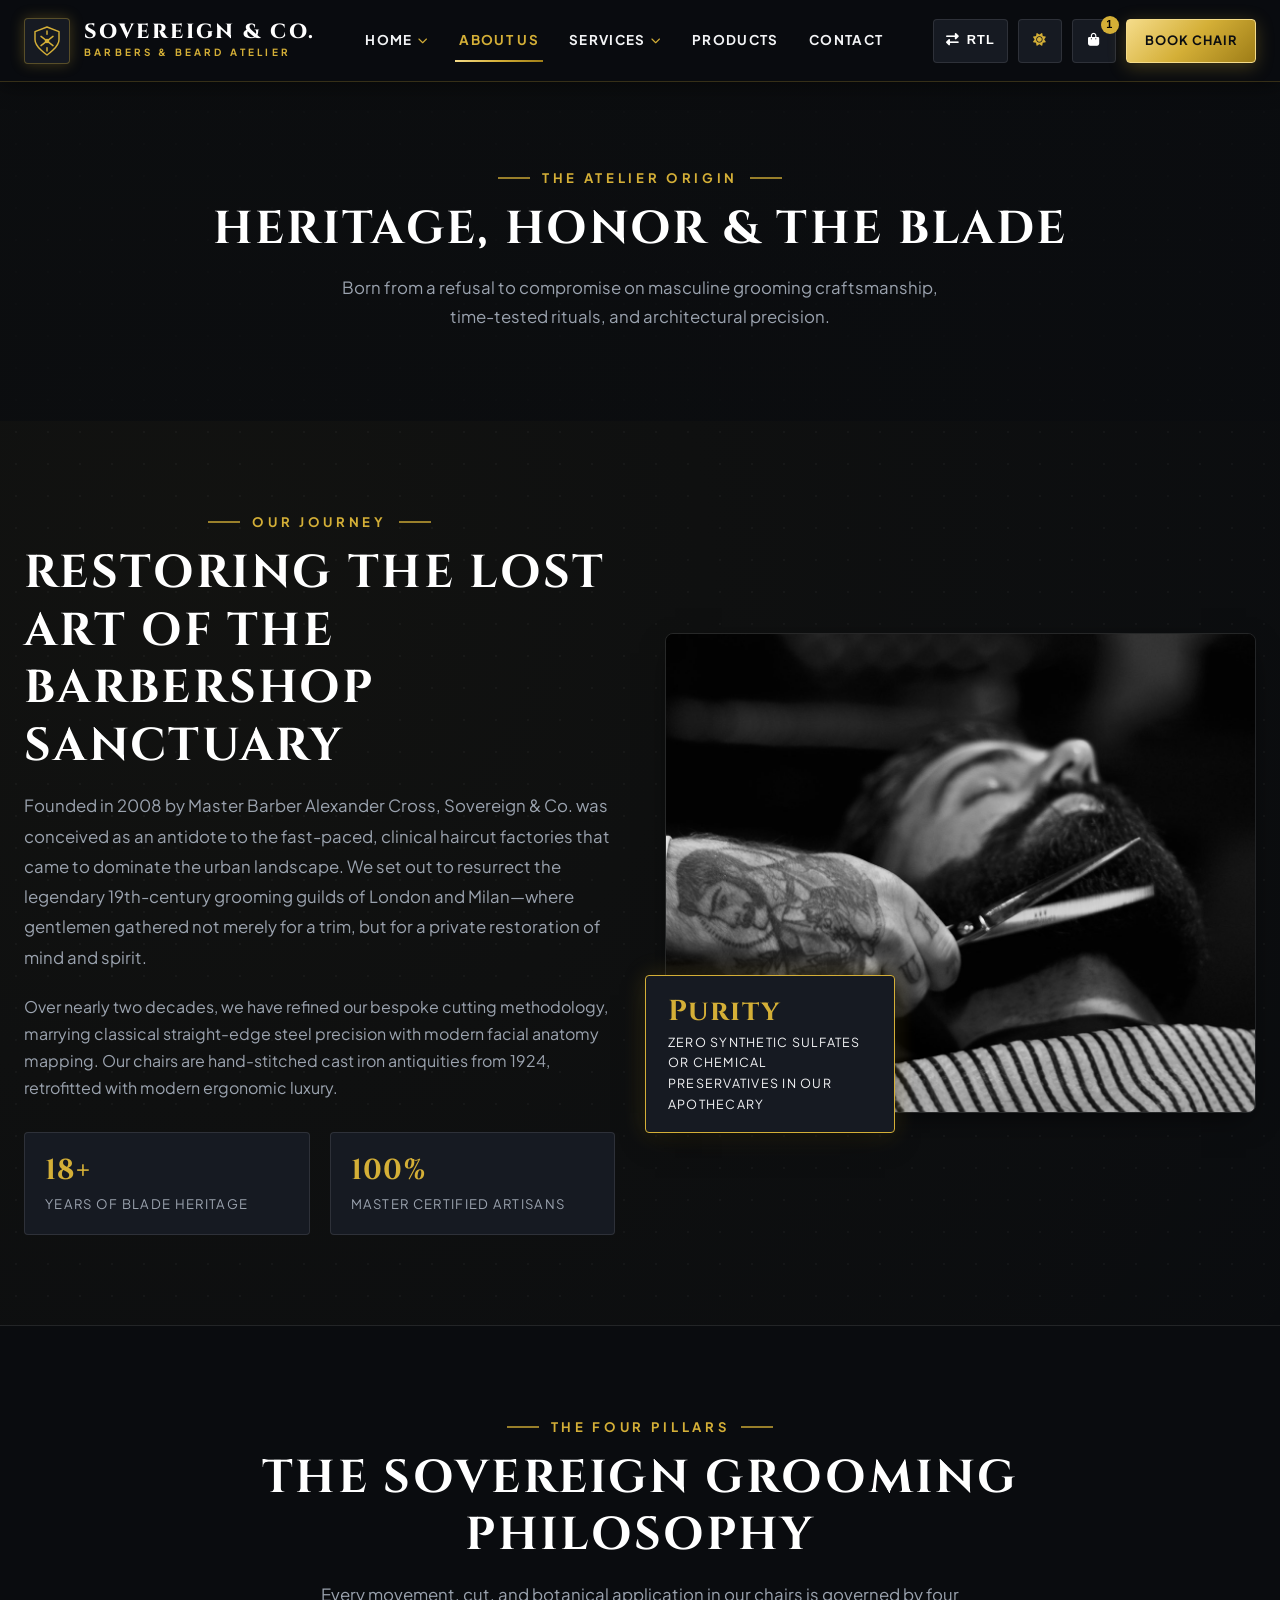
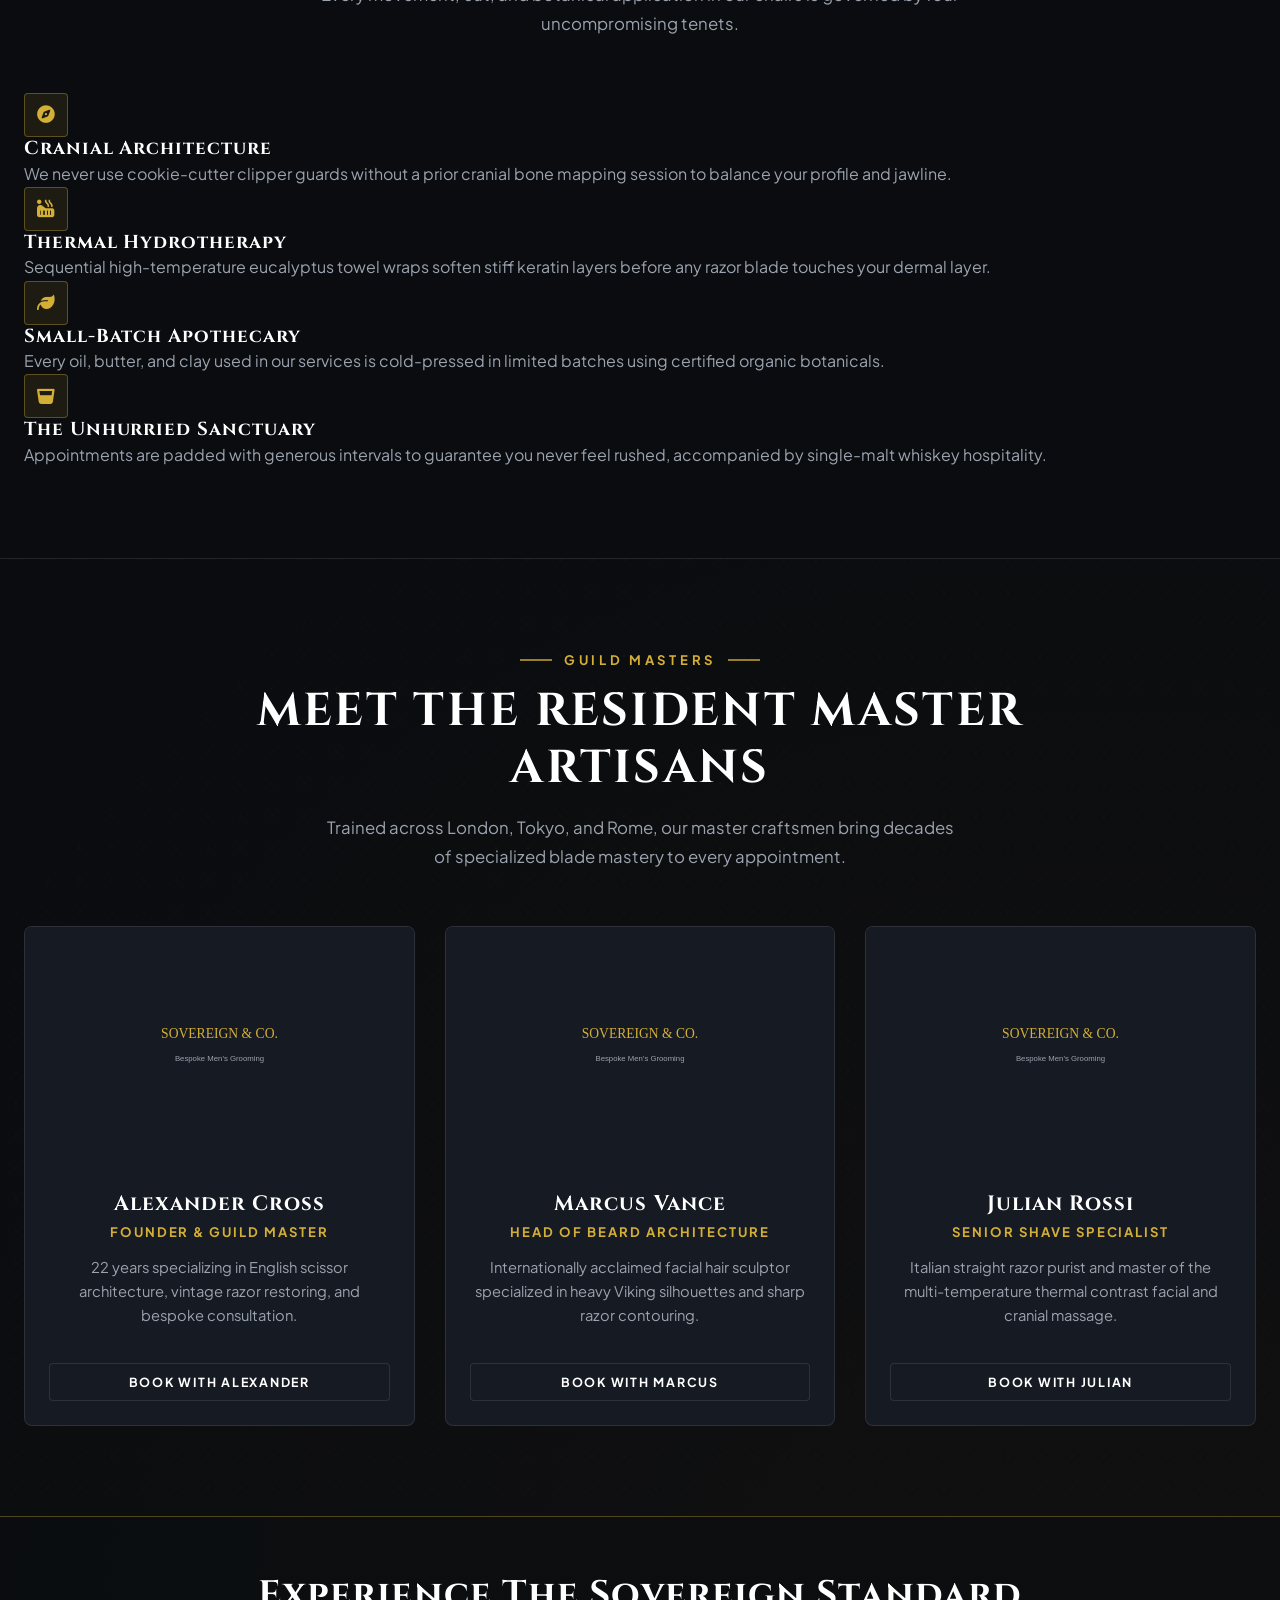
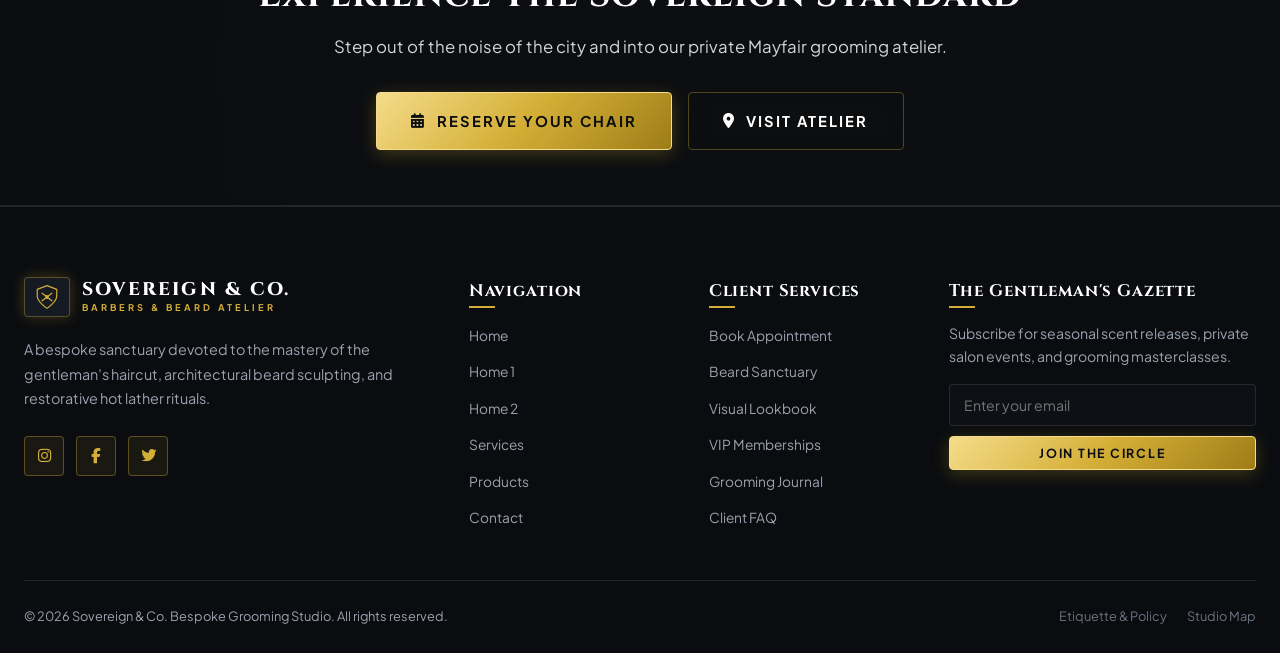
==== commit d996df37: "Fix 5 UI issues: Home dropdown, header background, heading alignment, and quick booking grid" ====
--- a/about.html
+++ b/about.html
@@ -35,9 +35,8 @@
           <li class="nav-item-dropdown">
             <a href="index.html" class="nav-link ">Home <i class="fas fa-chevron-down nav-caret"></i></a>
             <ul class="dropdown-menu">
-              <li><a href="index.html">Home</a></li>
-              <li><a href="home-1.html">Home 1</a></li>
-              <li><a href="home-2.html">Home 2</a></li>
+              <li><a href="home-1.html">Home Page 1</a></li>
+              <li><a href="home-2.html">Home Page 2</a></li>
             </ul>
           </li>
           <li><a href="about.html" class="nav-link active">About Us</a></li>
--- a/css/style.css
+++ b/css/style.css
@@ -37,7 +37,7 @@
   --border-gold: rgba(212, 175, 55, 0.35);
   --border-gold-bright: rgba(212, 175, 55, 0.85);
   
-  --overlay-hero: linear-gradient(90deg, rgba(10, 12, 15, 0.82) 0%, rgba(10, 12, 15, 0.62) 55%, rgba(10, 12, 15, 0.35) 100%);
+  --overlay-hero: linear-gradient(90deg, rgba(10, 12, 15, 0.90) 0%, rgba(10, 12, 15, 0.74) 55%, rgba(10, 12, 15, 0.45) 100%);
   --overlay-banner: linear-gradient(rgba(10, 12, 15, 0.65), rgba(10, 12, 15, 0.78));
   --page-pattern: radial-gradient(rgba(255, 255, 255, 0.03) 1px, transparent 1px);
   
@@ -85,7 +85,7 @@
   --border-gold: rgba(179, 134, 11, 0.45);
   --border-gold-bright: rgba(179, 134, 11, 0.9);
   
-  --overlay-hero: linear-gradient(90deg, rgba(244, 246, 249, 0.88) 0%, rgba(244, 246, 249, 0.70) 55%, rgba(244, 246, 249, 0.45) 100%);
+  --overlay-hero: linear-gradient(90deg, rgba(255, 255, 255, 0.96) 0%, rgba(255, 255, 255, 0.90) 55%, rgba(255, 255, 255, 0.68) 100%);
   --overlay-banner: linear-gradient(rgba(244, 246, 249, 0.72), rgba(244, 246, 249, 0.84));
   --page-pattern: radial-gradient(rgba(0, 0, 0, 0.04) 1px, transparent 1px);
   
@@ -103,7 +103,9 @@
 
 html {
   scroll-behavior: smooth;
+  scroll-padding-top: 85px;
   font-size: 16px;
+  overflow-x: hidden;
 }
 
 body {
@@ -112,6 +114,7 @@
   font-family: var(--font-sans);
   line-height: 1.65;
   overflow-x: hidden;
+  max-width: 100vw;
   -webkit-font-smoothing: antialiased;
   background-image: 
     radial-gradient(circle at 15% 15%, rgba(212, 175, 55, 0.04) 0%, transparent 40%),
@@ -119,6 +122,10 @@
     var(--page-pattern);
   background-size: 100% 100%, 100% 100%, 32px 32px;
   transition: background-color var(--transition-smooth), color var(--transition-smooth);
+  padding-top: 82px;
+  min-height: 100vh;
+  display: flex;
+  flex-direction: column;
 }
 
 .page-bg-backdrop {
@@ -328,24 +335,96 @@
 }
 
 .navbar-main {
-  position: sticky;
+  position: fixed;
   top: 0;
   left: 0;
+  right: 0;
   width: 100%;
   height: 82px;
-  background: var(--bg-glass-heavy);
+  background: rgba(10, 12, 16, 0.96);
   backdrop-filter: blur(16px);
   -webkit-backdrop-filter: blur(16px);
-  border-bottom: 1px solid var(--border-subtle);
+  border-bottom: 1px solid rgba(212, 175, 55, 0.22);
   z-index: 1000;
-  transform: translateZ(0);
-  -webkit-transform: translateZ(0);
-  box-shadow: 0 4px 20px rgba(0, 0, 0, 0.3);
+  box-shadow: 0 4px 20px rgba(0, 0, 0, 0.45);
+  transition: background-color var(--transition-smooth), border-color var(--transition-smooth), box-shadow var(--transition-smooth);
 }
 
 .navbar-main.scrolled {
+  background: rgba(10, 12, 16, 0.98);
   border-bottom-color: var(--border-gold);
-  box-shadow: 0 8px 30px rgba(0, 0, 0, 0.45);
+  box-shadow: 0 8px 30px rgba(0, 0, 0, 0.6);
+}
+
+/* Light Mode Header Styling & High Contrast */
+[data-theme="light"] .navbar-main {
+  background: rgba(255, 255, 255, 0.98);
+  border-bottom: 1px solid rgba(0, 0, 0, 0.08);
+  box-shadow: 0 4px 18px rgba(0, 0, 0, 0.06);
+}
+
+[data-theme="light"] .navbar-main.scrolled {
+  background: #ffffff;
+  border-bottom-color: rgba(179, 134, 11, 0.35);
+  box-shadow: 0 6px 24px rgba(0, 0, 0, 0.1);
+}
+
+[data-theme="light"] .navbar-main .brand-title {
+  color: #111827;
+}
+
+[data-theme="light"] .navbar-main .brand-subtitle {
+  color: #b3860b;
+}
+
+[data-theme="light"] .navbar-main .brand-crest-svg {
+  background: #ffffff;
+  border-color: rgba(179, 134, 11, 0.45);
+  color: #b3860b;
+  box-shadow: 0 2px 10px rgba(179, 134, 11, 0.15);
+}
+
+[data-theme="light"] .navbar-main .nav-link {
+  color: #1f2937;
+}
+
+[data-theme="light"] .navbar-main .nav-link:hover,
+[data-theme="light"] .navbar-main .nav-link.active {
+  color: #b3860b;
+}
+
+[data-theme="light"] .navbar-main .nav-caret {
+  color: #b3860b;
+}
+
+[data-theme="light"] .navbar-main .nav-control-btn,
+[data-theme="light"] .navbar-main .mobile-menu-toggle {
+  background: #f8fafc;
+  border-color: rgba(0, 0, 0, 0.14);
+  color: #111827;
+}
+
+[data-theme="light"] .navbar-main .nav-control-btn:hover,
+[data-theme="light"] .navbar-main .mobile-menu-toggle:hover {
+  background: #ffffff;
+  border-color: #b3860b;
+  color: #b3860b;
+  box-shadow: 0 2px 8px rgba(179, 134, 11, 0.2);
+}
+
+[data-theme="light"] .dropdown-menu {
+  background: #ffffff;
+  border: 1px solid rgba(179, 134, 11, 0.35);
+  box-shadow: 0 12px 32px rgba(0, 0, 0, 0.12);
+}
+
+[data-theme="light"] .dropdown-menu a {
+  color: #1f2937;
+}
+
+[data-theme="light"] .dropdown-menu a:hover {
+  background: rgba(179, 134, 11, 0.08);
+  color: #b3860b;
 }
 
 .nav-container {
@@ -353,7 +432,9 @@
   align-items: center;
   justify-content: space-between;
   height: 100%;
-  gap: 16px;
+  gap: 12px;
+  width: 100%;
+  max-width: 1280px;
 }
 
 /* LEFT SIDE: New Professional Logo + Brand Name */
@@ -554,9 +635,9 @@
 
 .nav-control-btn,
 .book-chair-nav-btn {
-  height: 40px;
-  min-height: 40px;
-  max-height: 40px;
+  height: 44px;
+  min-height: 44px;
+  min-width: 44px;
   box-sizing: border-box;
   border-radius: var(--radius-sm);
   display: inline-flex;
@@ -576,7 +657,7 @@
   background: var(--bg-card);
   border: 1px solid var(--border-subtle);
   color: var(--text-white);
-  padding: 0 14px;
+  padding: 0 12px;
 }
 
 .nav-control-btn:hover {
@@ -587,7 +668,7 @@
 
 .cart-toggle-btn {
   position: relative;
-  width: 40px;
+  width: 44px;
   padding: 0;
 }
 
@@ -598,8 +679,8 @@
 
 .cart-badge-count {
   position: absolute;
-  top: -5px;
-  right: -5px;
+  top: -4px;
+  right: -4px;
   background: var(--gold-primary);
   color: #000;
   font-size: 0.68rem;
@@ -614,7 +695,7 @@
 
 [dir="rtl"] .cart-badge-count {
   right: auto;
-  left: -5px;
+  left: -4px;
 }
 
 .mobile-menu-toggle {
@@ -622,13 +703,26 @@
   background: var(--bg-card);
   border: 1px solid var(--border-subtle);
   color: var(--text-white);
-  width: 40px;
-  height: 40px;
+  width: 44px;
+  height: 44px;
+  min-width: 44px;
+  min-height: 44px;
   border-radius: var(--radius-sm);
-  font-size: 1.1rem;
+  font-size: 1.15rem;
   cursor: pointer;
   align-items: center;
   justify-content: center;
+  transition: var(--transition-fast);
+}
+
+.mobile-menu-toggle:hover {
+  border-color: var(--gold-primary);
+  color: var(--gold-primary);
+}
+
+/* Mobile Drawer Bottom Utilities (Strictly hidden on desktop to avoid duplicate navbar controls) */
+.mobile-drawer-utilities {
+  display: none !important;
 }
 
 /* Smooth anchor targeting */
@@ -674,12 +768,12 @@
 .hero-content {
   position: relative;
   z-index: 3;
-  max-width: 680px;
+  max-width: 720px;
   text-shadow: 0 2px 14px rgba(0, 0, 0, 0.45);
 }
 
 [data-theme="light"] .hero-content {
-  text-shadow: 0 1px 4px rgba(255, 255, 255, 0.6);
+  text-shadow: none;
 }
 
 .hero-tag {
@@ -690,7 +784,7 @@
   background: rgba(212, 175, 55, 0.12);
   border: 1px solid var(--border-gold);
   border-radius: var(--radius-full);
-  margin-bottom: 22px;
+  margin-bottom: 20px;
 }
 
 .hero-tag span {
@@ -701,41 +795,91 @@
   font-weight: 700;
 }
 
+[data-theme="light"] .hero-tag {
+  background: rgba(179, 134, 11, 0.10);
+  border-color: rgba(179, 134, 11, 0.35);
+}
+
+[data-theme="light"] .hero-tag span {
+  color: #8c6703;
+}
+
+[data-theme="light"] .hero-tag i {
+  color: #8c6703;
+}
+
 .hero-title {
-  font-size: clamp(2.4rem, 4.8vw, 3.8rem);
-  line-height: 1.15;
-  margin-bottom: 20px;
+  font-family: var(--font-serif);
+  font-size: clamp(2rem, 3.8vw, 3.15rem);
+  font-weight: 800;
+  line-height: 1.22;
+  letter-spacing: 0.02em;
+  margin-bottom: 18px;
   text-transform: uppercase;
+  text-wrap: balance;
+  color: var(--text-white);
+}
+
+[data-theme="light"] .hero-title {
+  color: #111827;
 }
 
 .hero-description {
-  font-size: 1.12rem;
-  line-height: 1.7;
+  font-size: 1.05rem;
+  line-height: 1.68;
   color: var(--text-titanium);
   opacity: 0.95;
-  margin-bottom: 35px;
+  margin-bottom: 28px;
+  max-width: 620px;
+}
+
+[data-theme="light"] .hero-description {
+  color: #374151;
+  opacity: 1;
 }
 
 .hero-cta-group {
   display: flex;
   flex-wrap: wrap;
-  gap: 16px;
-  align-items: center;
-  margin-bottom: 40px;
+  gap: 14px;
+  align-items: center;
+  margin-bottom: 34px;
+}
+
+[data-theme="light"] .hero-cta-group .btn-secondary {
+  background: #ffffff;
+  border: 1px solid rgba(179, 134, 11, 0.55);
+  color: #1f2937;
+  box-shadow: 0 2px 8px rgba(0, 0, 0, 0.05);
+}
+
+[data-theme="light"] .hero-cta-group .btn-secondary:hover {
+  background: rgba(179, 134, 11, 0.08);
+  border-color: #8c6703;
+  color: #8c6703;
 }
 
 .hero-stats {
   display: grid;
   grid-template-columns: repeat(3, 1fr);
-  gap: 20px;
+  gap: 24px;
   border-top: 1px solid var(--border-subtle);
-  padding-top: 25px;
+  padding-top: 22px;
+}
+
+[data-theme="light"] .hero-stats {
+  border-top-color: rgba(0, 0, 0, 0.12);
 }
 
 .hero-stat-item h3 {
-  font-size: 1.9rem;
+  font-size: 1.85rem;
   color: var(--gold-primary);
   margin-bottom: 3px;
+  font-weight: 800;
+}
+
+[data-theme="light"] .hero-stat-item h3 {
+  color: #8c6703;
 }
 
 .hero-stat-item p {
@@ -745,22 +889,32 @@
   color: var(--text-muted);
 }
 
+[data-theme="light"] .hero-stat-item p {
+  color: #4b5563;
+}
+
 /* Quick Booking Strip */
 .quick-booking-bar {
   background: var(--bg-card);
   border: 1px solid var(--border-gold);
   border-radius: var(--radius-md);
-  padding: 24px 30px;
+  padding: 22px 28px;
   box-shadow: var(--shadow-card), var(--shadow-gold);
-  margin-top: -50px;
+  margin-top: -30px;
   position: relative;
   z-index: 10;
 }
 
+[data-theme="light"] .quick-booking-bar {
+  background: #ffffff;
+  border-color: rgba(179, 134, 11, 0.35);
+  box-shadow: 0 10px 30px -10px rgba(0, 0, 0, 0.10), 0 0 20px rgba(179, 134, 11, 0.12);
+}
+
 .booking-strip-form {
   display: grid;
-  grid-template-columns: repeat(auto-fit, minmax(200px, 1fr)) 180px;
-  gap: 18px;
+  grid-template-columns: 1.25fr 1.15fr 1fr 160px;
+  gap: 16px;
   align-items: flex-end;
 }
 
@@ -768,6 +922,7 @@
   display: flex;
   flex-direction: column;
   gap: 7px;
+  min-width: 0;
 }
 
 .form-group label {
@@ -779,6 +934,11 @@
   display: flex;
   align-items: center;
   gap: 6px;
+  white-space: nowrap;
+}
+
+[data-theme="light"] .form-group label {
+  color: #8c6703;
 }
 
 .form-control {
@@ -792,11 +952,27 @@
   font-size: 0.9rem;
   transition: var(--transition-fast);
   outline: none;
+  min-width: 0;
+  text-overflow: ellipsis;
+  white-space: nowrap;
+  overflow: hidden;
+  box-sizing: border-box;
+}
+
+[data-theme="light"] .form-control {
+  background: #ffffff;
+  border-color: rgba(0, 0, 0, 0.18);
+  color: #111827;
 }
 
 .form-control:focus {
   border-color: var(--gold-primary);
   box-shadow: 0 0 10px var(--gold-glow);
+}
+
+[data-theme="light"] .form-control:focus {
+  border-color: #b3860b;
+  box-shadow: 0 0 10px rgba(179, 134, 11, 0.25);
 }
 
 .form-control.is-invalid {
@@ -826,7 +1002,7 @@
    ========================================================================== */
 .services-grid {
   display: grid;
-  grid-template-columns: repeat(auto-fit, minmax(320px, 1fr));
+  grid-template-columns: repeat(auto-fit, minmax(280px, 1fr));
   gap: 30px;
 }
 
@@ -1362,21 +1538,24 @@
 .cart-drawer {
   position: fixed;
   top: 0;
-  right: -420px;
+  right: 0;
   width: 100%;
   max-width: 420px;
   height: 100%;
   background: var(--bg-dark);
   border-left: 1px solid var(--border-gold);
   z-index: 2001;
-  transition: right 0.35s cubic-bezier(0.16, 1, 0.3, 1), left 0.35s cubic-bezier(0.16, 1, 0.3, 1);
+  transform: translateX(100%);
+  visibility: hidden;
+  transition: transform 0.35s cubic-bezier(0.16, 1, 0.3, 1), visibility 0.35s ease;
   display: flex;
   flex-direction: column;
   box-shadow: -15px 0 40px rgba(0, 0, 0, 0.8);
 }
 
 .cart-drawer.active {
-  right: 0;
+  transform: translateX(0);
+  visibility: visible;
 }
 
 .cart-header {
@@ -1497,6 +1676,9 @@
   border-top: 1px solid var(--border-subtle);
   padding: 70px 0 25px 0;
   color: var(--text-muted);
+  margin-top: auto;
+  position: relative;
+  z-index: 10;
 }
 
 .footer-grid {
@@ -1628,14 +1810,16 @@
 
 [dir="rtl"] .cart-drawer {
   right: auto;
-  left: -420px;
+  left: 0;
   border-left: none;
   border-right: 1px solid var(--border-gold);
+  transform: translateX(-100%);
+  visibility: hidden;
 }
 
 [dir="rtl"] .cart-drawer.active {
-  left: 0;
-  right: auto;
+  transform: translateX(0);
+  visibility: visible;
 }
 
 [dir="rtl"] .cart-badge-count {
@@ -1689,76 +1873,56 @@
 /* ==========================================================================
    Responsive Breakpoints
    ========================================================================== */
-@media (max-width: 1180px) {
+@media (max-width: 1200px) {
   .nav-menu {
     gap: 12px;
   }
   .nav-link {
     font-size: 0.78rem;
-    padding: 6px 2px;
+    padding: 6px 3px;
+  }
+  .book-chair-nav-btn {
+    display: none;
   }
 }
 
 @media (max-width: 1024px) {
-  .nav-container {
-    height: 82px;
-  }
-  
-  .nav-menu {
-    gap: 10px;
-  }
-  
-  .nav-link {
-    font-size: 0.75rem;
-  }
-  
-  .split-feature {
-    grid-template-columns: 1fr;
-    gap: 40px;
-  }
-  
-  .split-feature-img-box .main-img {
-    height: 380px;
-  }
-  
-  .contact-layout {
-    grid-template-columns: 1fr;
-  }
-}
-
-@media (max-width: 992px) {
   .nav-links-wrapper {
     position: fixed;
     top: 82px;
-    left: -100%;
+    left: 0;
+    right: 0;
     width: 100%;
     height: calc(100vh - 82px);
     background: var(--bg-darkest);
-    padding: 35px 24px;
-    transition: left 0.35s ease, right 0.35s ease;
+    padding: 24px 20px 60px 20px;
+    transform: translateX(-100%);
+    visibility: hidden;
+    transition: transform 0.35s cubic-bezier(0.16, 1, 0.3, 1), visibility 0.35s ease;
     border-top: 1px solid var(--border-subtle);
     overflow-y: auto;
+    -webkit-overflow-scrolling: touch;
     z-index: 999;
+    display: block !important;
+  }
+
+  [data-theme="light"] .nav-links-wrapper {
+    background: #ffffff;
   }
 
   [dir="rtl"] .nav-links-wrapper {
-    left: auto;
-    right: -100%;
+    transform: translateX(100%);
   }
 
   .nav-links-wrapper.active {
-    left: 0;
-  }
-
-  [dir="rtl"] .nav-links-wrapper.active {
-    right: 0;
-    left: auto;
+    transform: translateX(0) !important;
+    visibility: visible !important;
   }
 
   .nav-menu {
     flex-direction: column;
     align-items: flex-start;
-    gap: 14px;
+    gap: 16px;
     width: 100%;
   }
 
@@ -1771,17 +1935,17 @@
     opacity: 1;
     visibility: visible;
     transform: none;
-    background: rgba(212, 175, 55, 0.04);
+    background: rgba(212, 175, 55, 0.05);
     border: none;
     border-left: 2px solid var(--gold-primary);
     border-radius: 0;
     box-shadow: none;
-    padding: 6px 0 6px 14px;
+    padding: 8px 0 8px 16px;
     margin-top: 6px;
     margin-bottom: 6px;
     display: flex;
     flex-direction: column;
-    gap: 4px;
+    gap: 6px;
     min-width: 100%;
   }
 
@@ -1789,32 +1953,40 @@
     border-left: none;
     border-right: 2px solid var(--gold-primary);
     padding-left: 0;
-    padding-right: 14px;
+    padding-right: 16px;
   }
 
   .dropdown-menu a {
-    padding: 6px 0;
-    font-size: 0.88rem;
+    padding: 8px 0;
+    font-size: 0.92rem;
   }
 
   .dropdown-menu a:hover {
-    padding-left: 6px;
+    padding-left: 8px;
   }
 
   [dir="rtl"] .dropdown-menu a:hover {
     padding-left: 0;
-    padding-right: 6px;
+    padding-right: 8px;
   }
 
   .nav-link {
-    font-size: 1rem;
-    padding: 6px 0;
+    font-size: 1.05rem;
+    padding: 10px 0;
+    min-height: 44px;
     width: 100%;
     justify-content: space-between;
+    align-items: center;
+  }
+
+  .dropdown-menu a {
+    min-height: 44px;
+    display: flex;
+    align-items: center;
   }
 
   .mobile-menu-toggle {
-    display: flex;
+    display: inline-flex;
   }
 
   .footer-grid {
@@ -1824,37 +1996,234 @@
   .quick-booking-bar {
     margin-top: 0;
   }
+
+  .split-feature {
+    grid-template-columns: 1fr;
+    gap: 40px;
+  }
+  
+  .split-feature-img-box .main-img {
+    height: 380px;
+  }
+  
+  .contact-layout {
+    grid-template-columns: 1fr;
+  }
+
+  /* Mobile Drawer Bottom Utilities */
+  .mobile-drawer-utilities {
+    display: block !important;
+    margin-top: 26px;
+    padding-top: 20px;
+    border-top: 1px solid var(--border-subtle);
+  }
+
+  .mobile-util-title {
+    font-size: 0.72rem;
+    font-weight: 700;
+    text-transform: uppercase;
+    letter-spacing: 0.12em;
+    color: var(--gold-primary);
+    margin-bottom: 12px;
+  }
+
+  .mobile-util-row {
+    display: flex;
+    align-items: center;
+    gap: 10px;
+    flex-wrap: wrap;
+  }
+
+  .mobile-util-row .nav-control-btn {
+    display: inline-flex !important;
+  }
 }
 
 @media (max-width: 768px) {
+  .hero-wrapper {
+    min-height: auto;
+    padding: 65px 0 55px 0;
+    background-position: center top !important;
+  }
+
+  .hero-content {
+    max-width: 100%;
+    text-align: left;
+    margin: 0 auto;
+  }
+
+  .hero-bg-overlay {
+    background: linear-gradient(180deg, rgba(10, 12, 15, 0.94) 0%, rgba(10, 12, 15, 0.82) 50%, rgba(10, 12, 15, 0.94) 100%) !important;
+  }
+
+  [data-theme="light"] .hero-bg-overlay {
+    background: linear-gradient(180deg, rgba(255, 255, 255, 0.97) 0%, rgba(255, 255, 255, 0.92) 50%, rgba(255, 255, 255, 0.97) 100%) !important;
+  }
+
+  .hero-title {
+    font-size: clamp(1.65rem, 5.5vw, 2.15rem);
+    line-height: 1.22;
+    margin-bottom: 16px;
+    letter-spacing: 0.02em;
+    word-break: normal;
+    overflow-wrap: break-word;
+    text-wrap: balance;
+  }
+
+  .hero-description {
+    font-size: 0.96rem;
+    line-height: 1.65;
+    margin-bottom: 25px;
+    max-width: 100%;
+  }
+
   .hero-stats {
     grid-template-columns: 1fr 1fr;
+    gap: 15px;
   }
 
   .footer-grid {
     grid-template-columns: 1fr;
   }
+
+  .nav-actions {
+    gap: 8px;
+  }
+
+  .quick-booking-bar {
+    margin-top: 24px !important;
+    padding: 24px 20px !important;
+    box-sizing: border-box !important;
+    width: 100% !important;
+    max-width: 100% !important;
+    overflow: hidden !important;
+  }
+
+  .booking-strip-form {
+    display: flex !important;
+    flex-direction: column !important;
+    gap: 16px !important;
+    width: 100% !important;
+    box-sizing: border-box !important;
+  }
+
+  .booking-strip-form .form-group {
+    width: 100% !important;
+    min-width: 0 !important;
+    box-sizing: border-box !important;
+  }
+
+  .booking-strip-form .form-control {
+    width: 100% !important;
+    box-sizing: border-box !important;
+    min-height: 48px !important;
+    font-size: 0.92rem !important;
+  }
+
+  .booking-strip-form button[type="submit"],
+  .booking-strip-form .btn {
+    width: 100% !important;
+    min-width: 100% !important;
+    height: 50px !important;
+    min-height: 50px !important;
+    display: flex !important;
+    align-items: center !important;
+    justify-content: center !important;
+    font-size: 0.92rem !important;
+    font-weight: 700 !important;
+    letter-spacing: 0.1em !important;
+    text-transform: uppercase !important;
+    margin-top: 4px !important;
+    box-sizing: border-box !important;
+  }
+
+  .services-grid {
+    grid-template-columns: 1fr !important;
+    gap: 24px !important;
+  }
+
+  .service-card {
+    min-width: 0 !important;
+    max-width: 100% !important;
+    width: 100% !important;
+    box-sizing: border-box !important;
+  }
+
+  .split-feature > div {
+    min-width: 0 !important;
+    max-width: 100% !important;
+  }
+}
+
+@media (max-width: 600px) {
+  .nav-container {
+    padding: 0 14px;
+    gap: 8px;
+  }
+
+  .nav-actions {
+    gap: 8px;
+    margin-left: auto;
+    flex-shrink: 0;
+  }
+
+  [dir="rtl"] .nav-actions {
+    margin-left: 0;
+    margin-right: auto;
+  }
+
+  /* Hide header RTL & Theme toggles on narrow mobile - they are accessible in expanded menu */
+  .nav-actions .dir-toggle-btn,
+  .nav-actions .theme-toggle-btn {
+    display: none !important;
+  }
+
+  .brand-logo {
+    min-width: 0;
+    flex: 1 1 auto;
+    overflow: hidden;
+  }
+
+  .brand-text {
+    min-width: 0;
+    overflow: hidden;
+  }
+
+  .brand-title {
+    font-size: 1rem;
+    white-space: nowrap;
+    overflow: hidden;
+    text-overflow: ellipsis;
+  }
+
+  /* Automatically stack multi-column card/form grids cleanly on mobile */
+  [style*="grid-template-columns"] {
+    grid-template-columns: 1fr !important;
+  }
 }
 
 @media (max-width: 480px) {
   .brand-title {
-    font-size: 1.05rem;
+    font-size: 0.98rem;
+    letter-spacing: 0.06em;
   }
 
   .brand-subtitle {
-    font-size: 0.55rem;
-    letter-spacing: 0.22em;
+    font-size: 0.5rem;
+    letter-spacing: 0.16em;
   }
 
   .brand-crest-svg {
-    width: 38px;
-    height: 38px;
-    min-width: 38px;
-    padding: 4px;
+    width: 36px;
+    height: 36px;
+    min-width: 36px;
+    padding: 3px;
   }
 
   .hero-title {
-    font-size: 2rem;
+    font-size: 1.75rem;
+    line-height: 1.22;
+    text-wrap: balance;
   }
 
   .hero-stats {
@@ -1878,6 +2247,234 @@
 
   .book-chair-nav-btn {
     display: none;
+  }
+
+  .quick-booking-bar {
+    padding: 20px 16px !important;
+  }
+
+  .booking-strip-form {
+    gap: 14px !important;
+  }
+
+  .booking-strip-form .form-control {
+    font-size: 0.88rem !important;
+  }
+
+  .booking-strip-form button[type="submit"],
+  .booking-strip-form .btn {
+    height: 48px !important;
+    font-size: 0.88rem !important;
+  }
+}
+
+@media (max-width: 360px) {
+  .nav-container {
+    padding: 0 10px;
+    gap: 6px;
+  }
+
+  .brand-logo {
+    gap: 7px;
+  }
+
+  .brand-title {
+    font-size: 0.9rem;
+    letter-spacing: 0.03em;
+  }
+
+  .brand-subtitle {
+    display: none;
+  }
+
+  .brand-crest-svg {
+    width: 32px;
+    height: 32px;
+    min-width: 32px;
+    padding: 2px;
+  }
+
+  .nav-actions {
+    gap: 6px;
+  }
+
+  .cart-toggle-btn,
+  .mobile-menu-toggle {
+    width: 38px;
+    min-width: 38px;
+    height: 38px;
+    min-height: 38px;
+    font-size: 0.95rem;
+  }
+
+  .quick-booking-bar {
+    padding: 16px 12px !important;
+  }
+
+  .booking-strip-form {
+    gap: 12px !important;
+  }
+
+  .booking-strip-form .form-control {
+    padding: 10px 12px !important;
+    font-size: 0.84rem !important;
+  }
+
+  .booking-strip-form button[type="submit"],
+  .booking-strip-form .btn {
+    height: 46px !important;
+    font-size: 0.84rem !important;
+  }
+}
+
+@media (max-width: 320px) {
+  .nav-container {
+    padding: 0 8px;
+    gap: 4px;
+  }
+
+  .brand-logo {
+    gap: 5px;
+  }
+
+  .brand-title {
+    font-size: 0.82rem;
+    letter-spacing: 0.01em;
+  }
+
+  .brand-crest-svg {
+    width: 28px;
+    height: 28px;
+    min-width: 28px;
+    padding: 2px;
+  }
+
+  .nav-actions {
+    gap: 4px;
+  }
+
+  .cart-toggle-btn,
+  .mobile-menu-toggle {
+    width: 34px;
+    min-width: 34px;
+    height: 34px;
+    min-height: 34px;
+    font-size: 0.85rem;
+  }
+
+  .cart-badge-count {
+    width: 15px;
+    height: 15px;
+    font-size: 0.6rem;
+    top: -3px;
+    right: -3px;
+  }
+
+  .container {
+    padding: 0 12px;
+  }
+
+  .hero-tag span {
+    font-size: 0.68rem;
+  }
+
+  .hero-title {
+    font-size: 1.55rem;
+    line-height: 1.25;
+    text-wrap: balance;
+  }
+
+  .quick-booking-bar {
+    padding: 14px 10px !important;
+    margin-top: 15px !important;
+  }
+
+  .booking-strip-form {
+    gap: 10px !important;
+  }
+
+  .booking-strip-form .form-control {
+    padding: 8px 10px !important;
+    font-size: 0.82rem !important;
+  }
+
+  .booking-strip-form button[type="submit"],
+  .booking-strip-form .btn {
+    height: 44px !important;
+    font-size: 0.82rem !important;
+  }
+}
+
+/* ==========================================================================
+   Large Desktop & Ultra-Wide Scaling (1440px, 1920px, 2560px 4K)
+   ========================================================================== */
+@media (min-width: 1440px) {
+  .nav-container {
+    max-width: 1380px;
+    padding: 0 32px;
+    gap: 24px;
+  }
+
+  .nav-menu {
+    gap: 28px;
+  }
+}
+
+@media (min-width: 1920px) {
+  .nav-container {
+    max-width: 1600px;
+    padding: 0 40px;
+    gap: 36px;
+  }
+
+  .nav-menu {
+    gap: 36px;
+  }
+
+  .nav-link {
+    font-size: 0.92rem;
+  }
+}
+
+@media (min-width: 2560px) {
+  .nav-container {
+    max-width: 1920px;
+    padding: 0 56px;
+    gap: 48px;
+  }
+
+  .brand-crest-svg {
+    width: 52px;
+    height: 52px;
+    min-width: 52px;
+  }
+
+  .brand-title {
+    font-size: 1.45rem;
+  }
+
+  .brand-subtitle {
+    font-size: 0.72rem;
+  }
+
+  .nav-menu {
+    gap: 48px;
+  }
+
+  .nav-link {
+    font-size: 1.02rem;
+    letter-spacing: 0.12em;
+  }
+
+  .nav-actions {
+    gap: 16px;
+  }
+
+  .nav-control-btn,
+  .book-chair-nav-btn {
+    height: 48px;
+    min-height: 48px;
+    font-size: 0.88rem;
   }
 }
 
@@ -2105,22 +2702,31 @@
 
 .selectable-cards-grid {
   display: grid;
-  grid-template-columns: repeat(auto-fill, minmax(260px, 1fr));
-  gap: 20px;
+  grid-template-columns: repeat(auto-fill, minmax(240px, 1fr));
+  gap: 16px;
   margin-bottom: 28px;
+  width: 100%;
+}
+
+@media (max-width: 520px) {
+  .selectable-cards-grid {
+    grid-template-columns: 1fr;
+  }
 }
 
 .selectable-card {
   background: var(--bg-dark);
   border: 2px solid var(--border-subtle);
   border-radius: var(--radius-md);
-  padding: 22px;
+  padding: 18px 16px;
   cursor: pointer;
   transition: var(--transition-fast);
   position: relative;
   display: flex;
   flex-direction: column;
   user-select: none;
+  width: 100%;
+  box-sizing: border-box;
 }
 
 .selectable-card:hover {
@@ -2239,9 +2845,39 @@
   to { opacity: 1; transform: scale(1); }
 }
 
+.booking-wizard-grid {
+  display: grid;
+  grid-template-columns: 1fr 340px;
+  gap: 40px;
+  align-items: flex-start;
+  width: 100%;
+}
+
+.booking-summary-sidebar {
+  background: var(--bg-dark);
+  border: 1px solid var(--border-gold);
+  padding: 25px;
+  border-radius: var(--radius-md);
+  position: sticky;
+  top: 110px;
+  width: 100%;
+  box-sizing: border-box;
+}
+
 @media (max-width: 900px) {
   .booking-wizard-card {
     padding: 24px 18px;
+  }
+
+  .booking-wizard-grid {
+    grid-template-columns: 1fr;
+    gap: 30px;
+  }
+
+  .booking-summary-sidebar {
+    position: static;
+    top: auto;
+    margin-top: 10px;
   }
 
   .booking-steps-nav {
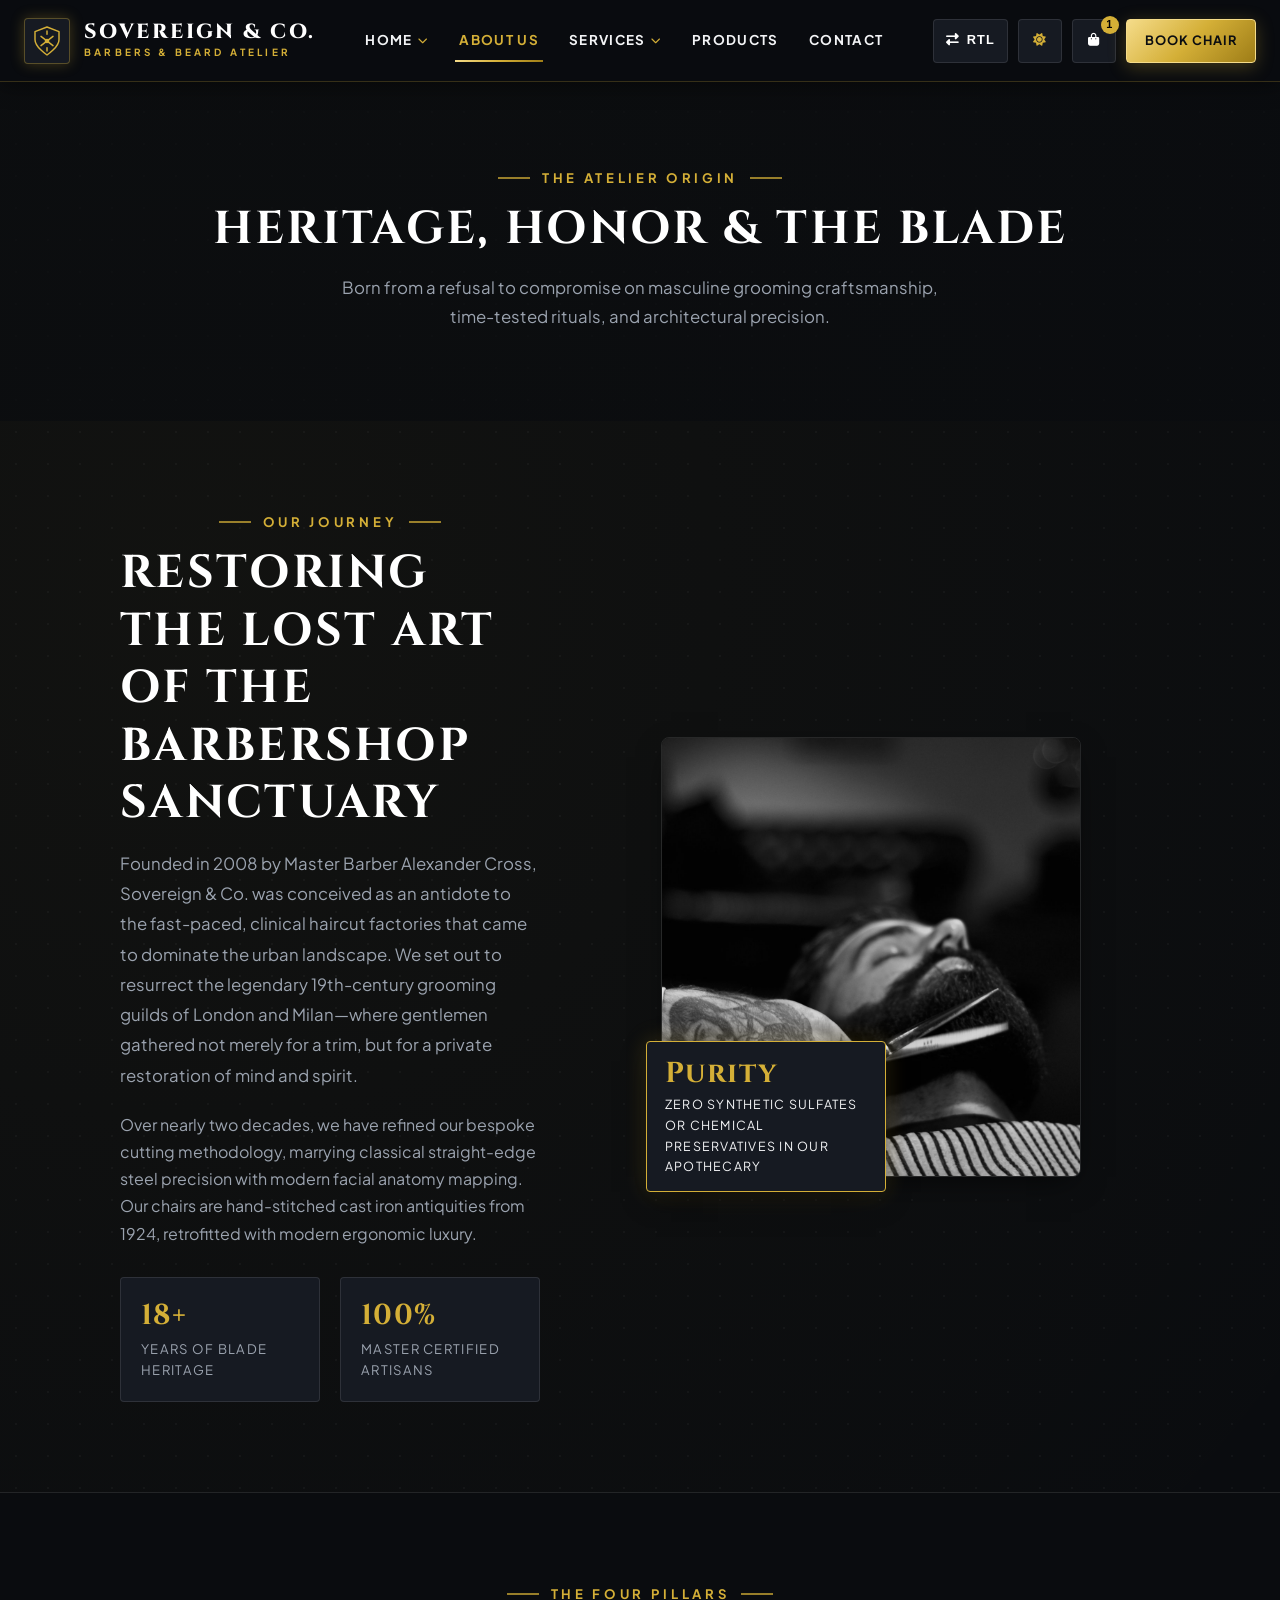
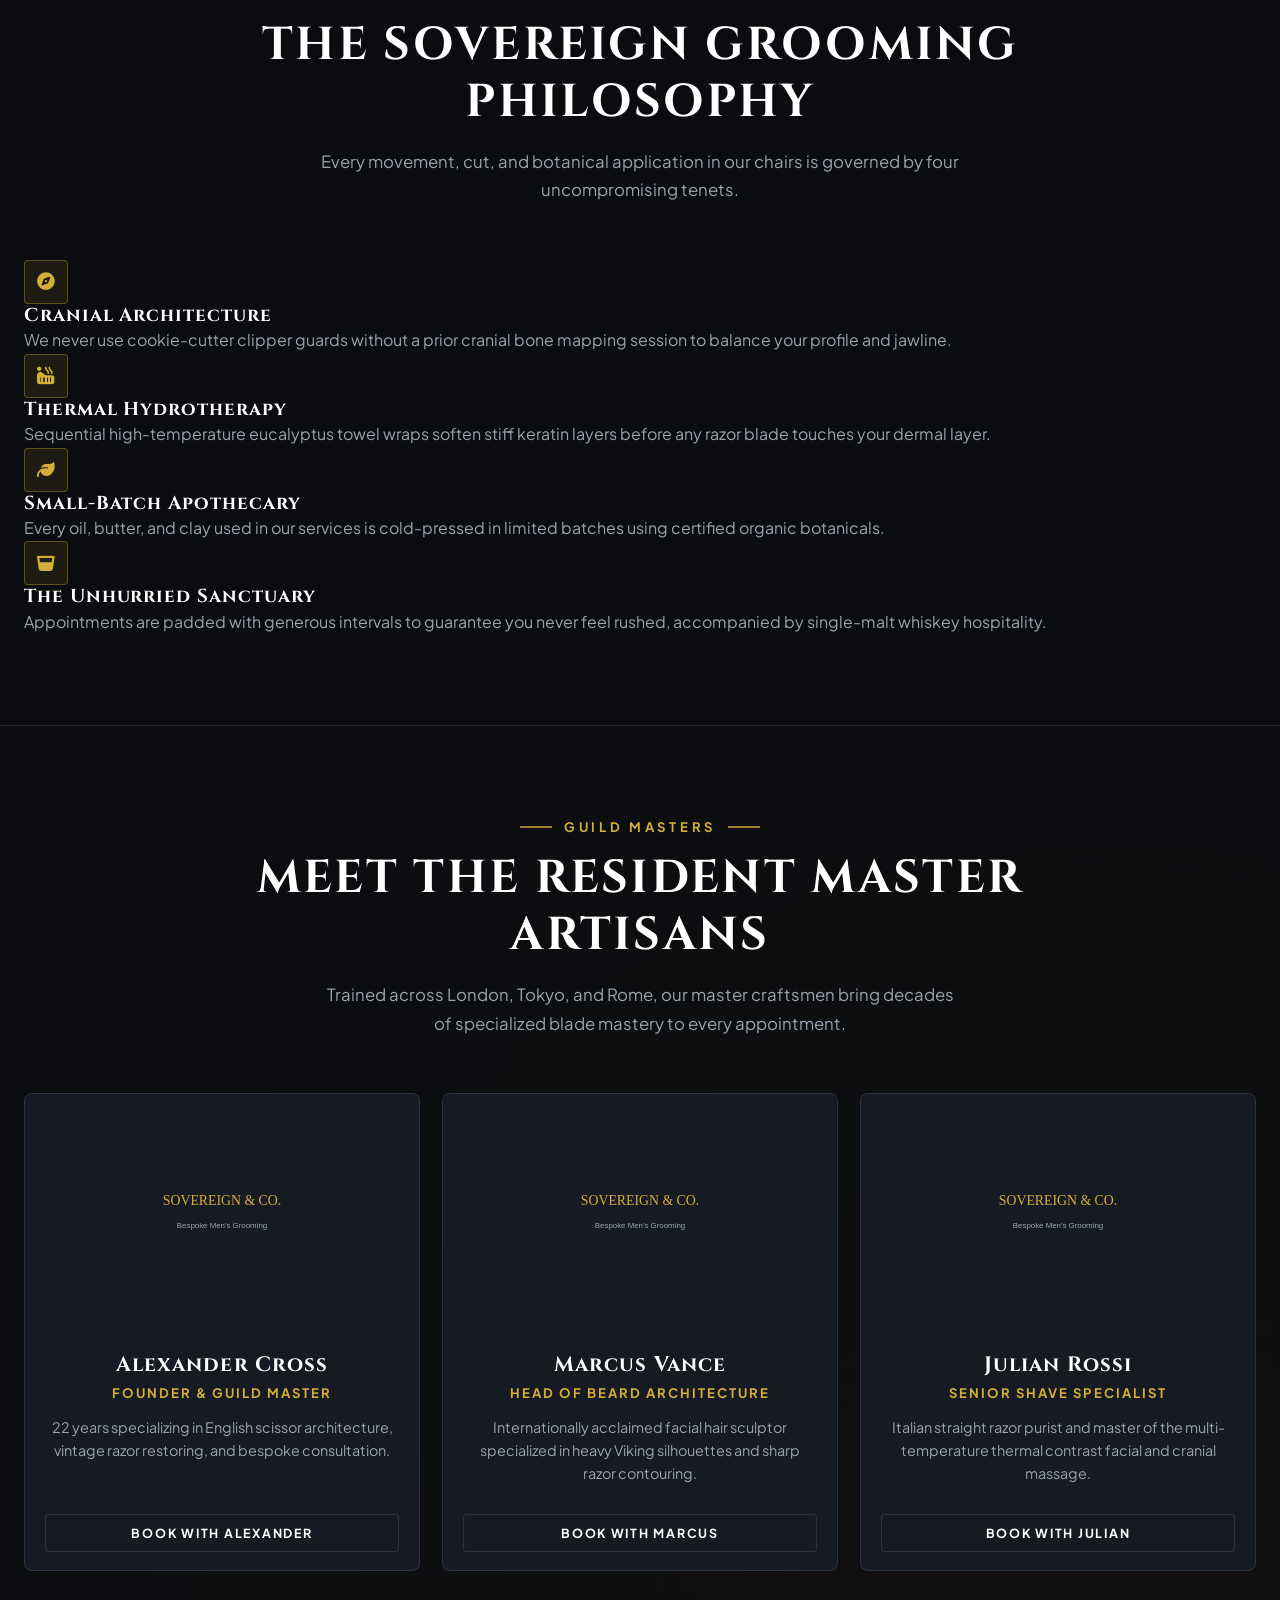
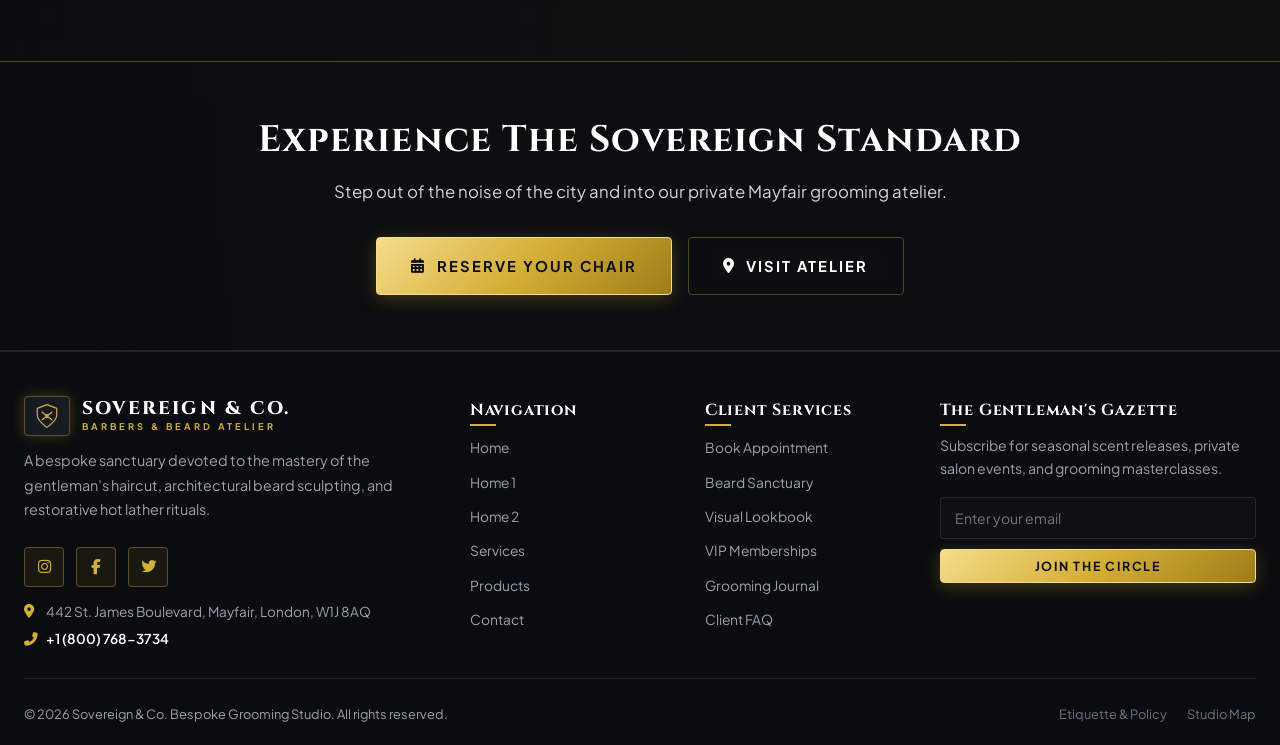
==== commit 6cfb75ed: "Fix home hero background, compact grid boxes spacing, ritual section sizing, medium footer, and site" ====
--- a/about.html
+++ b/about.html
@@ -246,6 +246,16 @@
             <a href="https://www.facebook.com/login/" target="_blank" rel="noopener noreferrer" class="footer-social-btn footer-social-btn--facebook" aria-label="Follow us on Facebook" title="Facebook"><i class="fab fa-facebook-f"></i></a>
             <a href="https://twitter.com/login" target="_blank" rel="noopener noreferrer" class="footer-social-btn footer-social-btn--twitter" aria-label="Follow us on Twitter" title="Twitter / X"><i class="fab fa-twitter"></i></a>
           </div>
+          <div class="footer-contact-details" style="margin-top: 14px; font-size: 0.85rem; line-height: 1.6; color: var(--text-muted);">
+            <p style="margin-bottom: 6px; display: flex; align-items: flex-start; gap: 8px;">
+              <i class="fas fa-map-marker-alt text-gold" style="margin-top: 4px; width: 14px; flex-shrink: 0;"></i>
+              <span>442 St. James Boulevard, Mayfair, London, W1J 8AQ</span>
+            </p>
+            <p style="margin: 0; display: flex; align-items: center; gap: 8px;">
+              <i class="fas fa-phone-alt text-gold" style="width: 14px; flex-shrink: 0;"></i>
+              <a href="tel:+18007683734" class="footer-phone-link" style="color: var(--text-white); font-weight: 600; text-decoration: none; transition: color 0.2s ease;">+1 (800) 768-3734</a>
+            </p>
+          </div>
         </div>
 
         <div class="footer-col">
--- a/css/style.css
+++ b/css/style.css
@@ -1003,7 +1003,7 @@
 .services-grid {
   display: grid;
   grid-template-columns: repeat(auto-fit, minmax(280px, 1fr));
-  gap: 30px;
+  gap: 22px;
 }
 
 .service-card {
@@ -1058,7 +1058,7 @@
 }
 
 .service-body {
-  padding: 24px;
+  padding: 18px 20px;
   display: flex;
   flex-direction: column;
   flex-grow: 1;
@@ -1082,9 +1082,9 @@
 }
 
 .service-desc {
-  font-size: 0.92rem;
-  line-height: 1.65;
-  margin-bottom: 20px;
+  font-size: 0.9rem;
+  line-height: 1.6;
+  margin-bottom: 14px;
   flex-grow: 1;
 }
 
@@ -1092,41 +1092,47 @@
   display: flex;
   align-items: center;
   justify-content: space-between;
-  padding-top: 16px;
+  padding-top: 12px;
   border-top: 1px solid var(--border-subtle);
 }
 
 /* Split Feature */
 .split-feature {
   display: grid;
-  grid-template-columns: 1fr 1fr;
-  gap: 50px;
+  grid-template-columns: 420px 1fr;
+  max-width: 1040px;
+  margin: 0 auto;
+  gap: 42px;
   align-items: center;
 }
 
 .split-feature-img-box {
   position: relative;
+  max-width: 420px;
+  width: 100%;
+  margin: 0 auto;
 }
 
 .split-feature-img-box .main-img {
   border-radius: var(--radius-md);
   border: 1px solid var(--border-subtle);
   width: 100%;
-  height: 480px;
+  height: 440px;
   object-fit: cover;
+  object-position: center 20%;
   box-shadow: var(--shadow-card);
 }
 
 .split-floating-card {
   position: absolute;
-  bottom: -20px;
-  left: -20px;
+  bottom: -15px;
+  left: -15px;
   background: var(--bg-card);
   border: 1px solid var(--gold-primary);
-  padding: 18px 22px;
+  padding: 14px 18px;
   border-radius: var(--radius-sm);
   box-shadow: var(--shadow-card), var(--shadow-gold);
-  max-width: 250px;
+  max-width: 240px;
   backdrop-filter: blur(10px);
 }
 
@@ -1147,8 +1153,8 @@
   list-style: none;
   display: flex;
   flex-direction: column;
-  gap: 20px;
-  margin: 30px 0;
+  gap: 14px;
+  margin: 20px 0;
 }
 
 .feature-list-item {
@@ -1187,7 +1193,8 @@
 .products-grid {
   display: grid;
   grid-template-columns: repeat(auto-fill, minmax(270px, 1fr));
-  gap: 28px;
+  gap: 20px;
+  align-items: stretch;
 }
 
 .product-card {
@@ -1298,14 +1305,14 @@
 .pricing-grid {
   display: grid;
   grid-template-columns: repeat(auto-fit, minmax(320px, 1fr));
-  gap: 30px;
+  gap: 22px;
 }
 
 .pricing-card {
   background: var(--bg-card);
   border: 1px solid var(--border-subtle);
   border-radius: var(--radius-lg);
-  padding: 38px 30px;
+  padding: 24px 22px;
   position: relative;
   display: flex;
   flex-direction: column;
@@ -1337,9 +1344,7 @@
 
 .pricing-header {
   text-align: center;
-  margin-bottom: 25px;
-  padding-bottom: 20px;
-  border-bottom: 1px solid var(--border-subtle);
+  margin-bottom: 16px;
 }
 
 .pricing-name {
@@ -1397,14 +1402,14 @@
 .testimonials-grid {
   display: grid;
   grid-template-columns: repeat(auto-fit, minmax(320px, 1fr));
-  gap: 30px;
+  gap: 20px;
 }
 
 .testimonial-card {
   background: var(--bg-card);
   border: 1px solid var(--border-subtle);
   border-radius: var(--radius-md);
-  padding: 32px;
+  padding: 22px 24px;
   position: relative;
 }
 
@@ -1427,11 +1432,11 @@
 }
 
 .testimonial-text {
-  font-size: 0.96rem;
+  font-size: 0.94rem;
   font-style: italic;
   color: var(--text-titanium);
-  margin-bottom: 22px;
-  line-height: 1.7;
+  margin-bottom: 14px;
+  line-height: 1.6;
 }
 
 .testimonial-author {
@@ -1468,14 +1473,14 @@
 .contact-layout {
   display: grid;
   grid-template-columns: 1fr 1.2fr;
-  gap: 45px;
+  gap: 30px;
 }
 
 .contact-info-card {
   background: var(--bg-card);
   border: 1px solid var(--border-gold);
   border-radius: var(--radius-md);
-  padding: 38px 32px;
+  padding: 24px 22px;
 }
 
 .contact-detail-row {
@@ -1503,7 +1508,7 @@
   background: var(--bg-card);
   border: 1px solid var(--border-subtle);
   border-radius: var(--radius-md);
-  padding: 38px;
+  padding: 24px 22px;
 }
 
 /* Location Area Visual */
@@ -1674,25 +1679,26 @@
 .footer-main {
   background: var(--bg-darkest);
   border-top: 1px solid var(--border-subtle);
-  padding: 70px 0 25px 0;
+  padding: 44px 0 20px 0;
   color: var(--text-muted);
   margin-top: auto;
   position: relative;
   z-index: 10;
+  width: 100%;
 }
 
 .footer-grid {
   display: grid;
   grid-template-columns: 2fr 1fr 1fr 1.5fr;
-  gap: 35px;
-  margin-bottom: 50px;
+  gap: 24px;
+  margin-bottom: 28px;
 }
 
 .footer-brand-link {
   display: inline-flex;
   align-items: center;
   gap: 12px;
-  margin-bottom: 20px;
+  margin-bottom: 12px;
   transition: var(--transition-fast);
 }
 
@@ -1701,8 +1707,8 @@
 }
 
 .footer-col h4 {
-  font-size: 1.05rem;
-  margin-bottom: 20px;
+  font-size: 1rem;
+  margin-bottom: 14px;
   color: var(--text-white);
   position: relative;
   display: inline-block;
@@ -1722,7 +1728,7 @@
   list-style: none;
   display: flex;
   flex-direction: column;
-  gap: 10px;
+  gap: 8px;
 }
 
 .footer-links a {
@@ -2484,16 +2490,16 @@
 .process-grid {
   display: grid;
   grid-template-columns: repeat(auto-fit, minmax(220px, 1fr));
-  gap: 24px;
+  gap: 18px;
   position: relative;
-  margin-top: 40px;
+  margin-top: 32px;
 }
 
 .process-step-card {
   background: var(--bg-card);
   border: 1px solid var(--border-subtle);
   border-radius: var(--radius-md);
-  padding: 30px 24px;
+  padding: 20px 18px;
   position: relative;
   transition: var(--transition-smooth);
   box-shadow: var(--shadow-card);
@@ -3012,7 +3018,7 @@
 .craftsmen-split {
   display: grid;
   grid-template-columns: 1fr 1fr;
-  gap: 60px;
+  gap: 40px;
   align-items: center;
 }
 
@@ -3031,7 +3037,7 @@
 
 .craftsmen-main-img {
   width: 100%;
-  height: 520px;
+  height: 440px;
   object-fit: cover;
   object-position: center top;
   display: block;
@@ -3102,8 +3108,8 @@
 .craftsmen-features {
   display: flex;
   flex-direction: column;
-  gap: 22px;
-  margin-bottom: 32px;
+  gap: 14px;
+  margin-bottom: 20px;
 }
 
 .craftsmen-feature-item {
@@ -3315,9 +3321,9 @@
 
 .product-card .product-img-wrap {
   position: relative;
-  height: 270px;
-  min-height: 270px;
-  max-height: 270px;
+  height: 220px;
+  min-height: 220px;
+  max-height: 220px;
   background: #11141a;
   overflow: hidden;
   flex-shrink: 0;
@@ -3332,7 +3338,7 @@
 }
 
 .product-card .product-body {
-  padding: 22px;
+  padding: 16px 18px;
   display: flex !important;
   flex-direction: column !important;
   flex: 1 1 auto !important;
@@ -3348,8 +3354,8 @@
 .product-card .product-desc {
   font-size: 0.88rem;
   color: var(--text-muted);
-  line-height: 1.6;
-  margin-bottom: 16px;
+  line-height: 1.55;
+  margin-bottom: 10px;
 }
 
 .product-price-row,
@@ -3467,3 +3473,83 @@
   color: #8c6703 !important;
   border-color: #735300 !important;
 }
+
+/* Journal Grid & Cards */
+.journal-grid {
+  display: grid;
+  grid-template-columns: repeat(auto-fit, minmax(300px, 1fr));
+  gap: 22px;
+}
+.journal-card {
+  background: var(--bg-card);
+  border: 1px solid var(--border-subtle);
+  border-radius: var(--radius-md);
+  overflow: hidden;
+  transition: var(--transition-smooth);
+  display: flex;
+  flex-direction: column;
+}
+.journal-card:hover {
+  transform: translateY(-5px);
+  border-color: var(--gold-primary);
+  box-shadow: var(--shadow-card), var(--shadow-gold);
+}
+.journal-img-box {
+  position: relative;
+  height: 220px;
+  overflow: hidden;
+}
+.journal-img-box img {
+  width: 100%;
+  height: 100%;
+  object-fit: cover;
+  transition: transform 0.5s ease;
+}
+.journal-body {
+  padding: 18px 20px;
+  display: flex;
+  flex-direction: column;
+  flex-grow: 1;
+}
+.journal-category {
+  font-size: 0.75rem;
+  color: var(--gold-primary);
+  text-transform: uppercase;
+  letter-spacing: 0.1em;
+  font-weight: 700;
+  margin-bottom: 8px;
+}
+.journal-title {
+  font-size: 1.15rem;
+  margin-bottom: 10px;
+  line-height: 1.35;
+}
+.journal-title a {
+  color: var(--text-white);
+  text-decoration: none;
+  transition: color 0.2s ease;
+}
+.journal-title a:hover {
+  color: var(--gold-primary);
+}
+.journal-excerpt {
+  font-size: 0.88rem;
+  line-height: 1.6;
+  color: var(--text-muted);
+  margin-bottom: 14px;
+  flex-grow: 1;
+}
+.journal-footer {
+  display: flex;
+  justify-content: space-between;
+  align-items: center;
+  padding-top: 12px;
+  border-top: 1px solid var(--border-subtle);
+  font-size: 0.8rem;
+  color: var(--text-dim);
+}
+
+.footer-phone-link:hover {
+  color: var(--gold-primary) !important;
+  text-decoration: underline !important;
+}
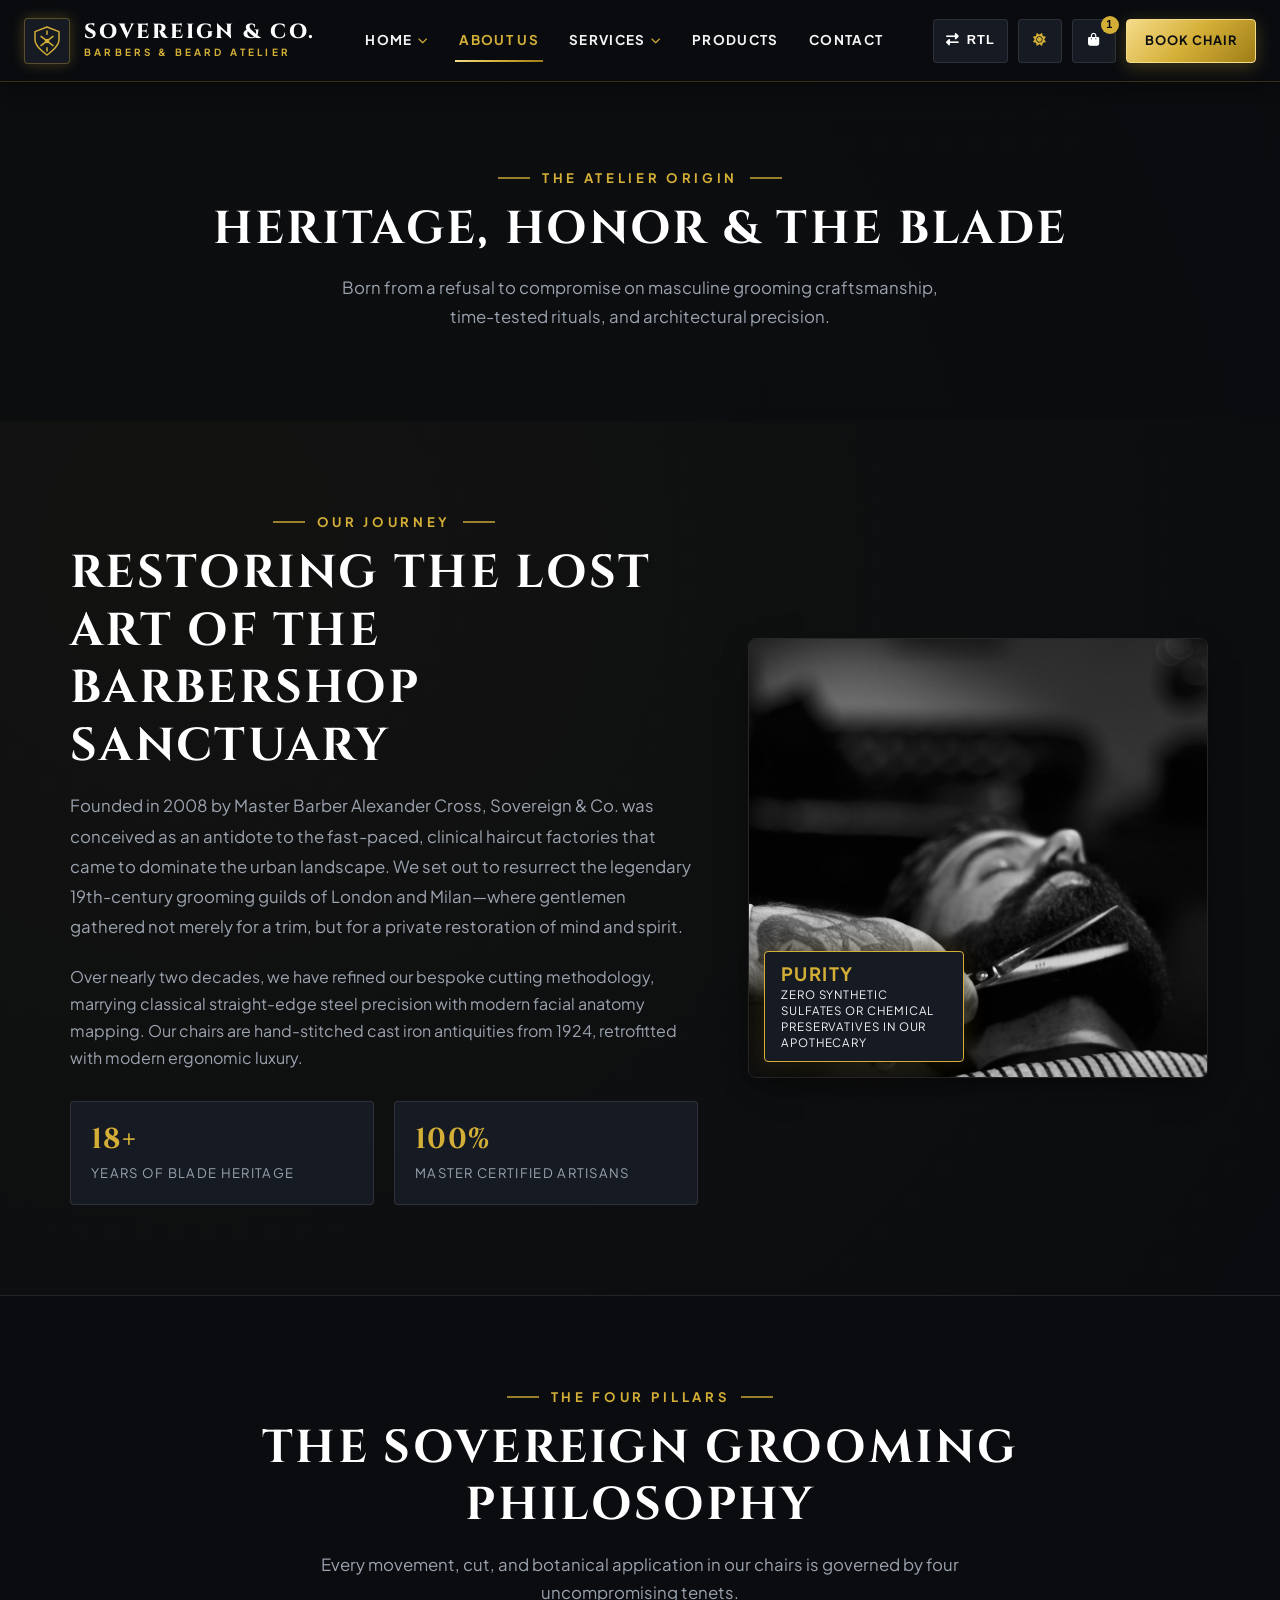
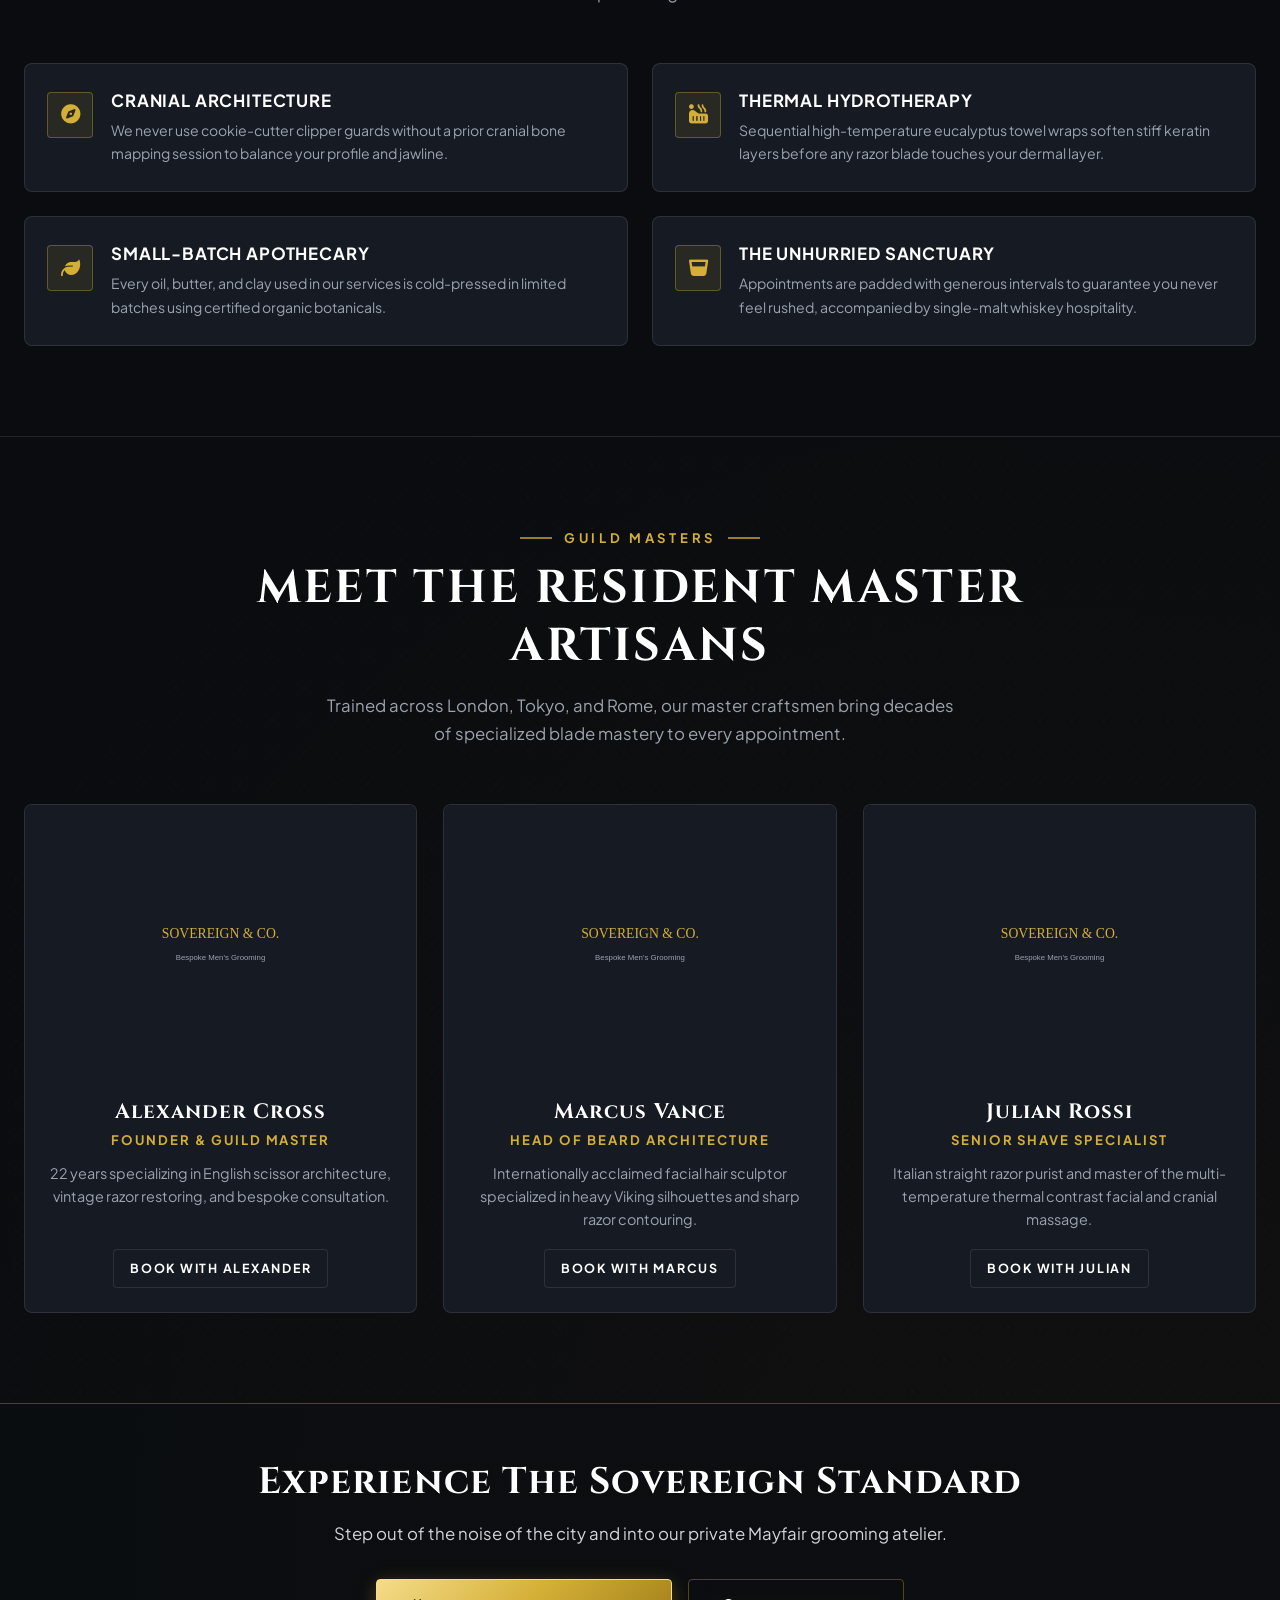
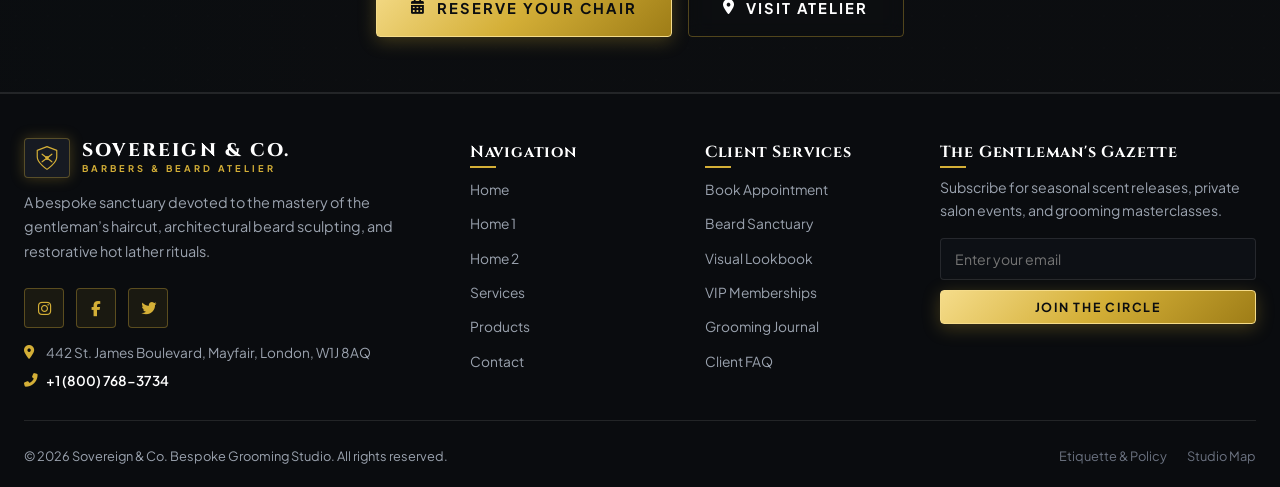
==== commit f7187bd6: "Fix Client Endorsements alignment, About Us symbols and image fitting, and Home 1 Apothecary centeri" ====
--- a/about.html
+++ b/about.html
@@ -130,29 +130,37 @@
         <p class="section-desc">Every movement, cut, and botanical application in our chairs is governed by four uncompromising tenets.</p>
       </div>
 
-      <div class="features-grid">
-        <div class="feature-card">
-          <div class="feature-icon-box"><i class="fas fa-compass"></i></div>
-          <h3 class="feature-title">Cranial Architecture</h3>
-          <p class="feature-desc">We never use cookie-cutter clipper guards without a prior cranial bone mapping session to balance your profile and jawline.</p>
-        </div>
-
-        <div class="feature-card">
-          <div class="feature-icon-box"><i class="fas fa-hot-tub"></i></div>
-          <h3 class="feature-title">Thermal Hydrotherapy</h3>
-          <p class="feature-desc">Sequential high-temperature eucalyptus towel wraps soften stiff keratin layers before any razor blade touches your dermal layer.</p>
-        </div>
-
-        <div class="feature-card">
-          <div class="feature-icon-box"><i class="fas fa-leaf"></i></div>
-          <h3 class="feature-title">Small-Batch Apothecary</h3>
-          <p class="feature-desc">Every oil, butter, and clay used in our services is cold-pressed in limited batches using certified organic botanicals.</p>
-        </div>
-
-        <div class="feature-card">
-          <div class="feature-icon-box"><i class="fas fa-glass-whiskey"></i></div>
-          <h3 class="feature-title">The Unhurried Sanctuary</h3>
-          <p class="feature-desc">Appointments are padded with generous intervals to guarantee you never feel rushed, accompanied by single-malt whiskey hospitality.</p>
+      <div class="about-pillars-grid">
+        <div class="about-pillar-card">
+          <div class="about-pillar-icon-box"><i class="fas fa-compass"></i></div>
+          <div class="about-pillar-content">
+            <h3 class="about-pillar-title">Cranial Architecture</h3>
+            <p class="about-pillar-desc">We never use cookie-cutter clipper guards without a prior cranial bone mapping session to balance your profile and jawline.</p>
+          </div>
+        </div>
+
+        <div class="about-pillar-card">
+          <div class="about-pillar-icon-box"><i class="fas fa-hot-tub"></i></div>
+          <div class="about-pillar-content">
+            <h3 class="about-pillar-title">Thermal Hydrotherapy</h3>
+            <p class="about-pillar-desc">Sequential high-temperature eucalyptus towel wraps soften stiff keratin layers before any razor blade touches your dermal layer.</p>
+          </div>
+        </div>
+
+        <div class="about-pillar-card">
+          <div class="about-pillar-icon-box"><i class="fas fa-leaf"></i></div>
+          <div class="about-pillar-content">
+            <h3 class="about-pillar-title">Small-Batch Apothecary</h3>
+            <p class="about-pillar-desc">Every oil, butter, and clay used in our services is cold-pressed in limited batches using certified organic botanicals.</p>
+          </div>
+        </div>
+
+        <div class="about-pillar-card">
+          <div class="about-pillar-icon-box"><i class="fas fa-glass-whiskey"></i></div>
+          <div class="about-pillar-content">
+            <h3 class="about-pillar-title">The Unhurried Sanctuary</h3>
+            <p class="about-pillar-desc">Appointments are padded with generous intervals to guarantee you never feel rushed, accompanied by single-malt whiskey hospitality.</p>
+          </div>
         </div>
       </div>
     </div>
@@ -167,40 +175,40 @@
         <p class="section-desc">Trained across London, Tokyo, and Rome, our master craftsmen bring decades of specialized blade mastery to every appointment.</p>
       </div>
 
-      <div class="services-grid">
-        <div class="service-card">
-          <div class="service-img-wrap">
+      <div class="services-grid about-artisans-grid">
+        <div class="service-card artisan-profile-card">
+          <div class="service-img-wrap artisan-img-wrap">
             <img src="https://images.unsplash.com/photo-1534528741775-53994a69daeb?auto=format&fit=crop&w=800&q=80" alt="Master Barber Alexander Cross" loading="lazy">
           </div>
-          <div class="service-body text-center">
+          <div class="service-body text-center artisan-card-body">
             <h3 class="service-title" style="margin-bottom: 4px;">Alexander Cross</h3>
-            <p style="color: var(--gold-primary); font-weight: 700; font-size: 0.82rem; text-transform: uppercase; letter-spacing: 0.15em; margin-bottom: 12px;">Founder & Guild Master</p>
-            <p class="service-desc">22 years specializing in English scissor architecture, vintage razor restoring, and bespoke consultation.</p>
-            <a href="booking.html" class="btn btn-dark btn-sm" style="margin-top: 15px;">Book With Alexander</a>
-          </div>
-        </div>
-
-        <div class="service-card">
-          <div class="service-img-wrap">
+            <p class="artisan-role">Founder & Guild Master</p>
+            <p class="service-desc artisan-desc">22 years specializing in English scissor architecture, vintage razor restoring, and bespoke consultation.</p>
+            <a href="booking.html" class="btn btn-dark btn-sm artisan-btn">Book With Alexander</a>
+          </div>
+        </div>
+
+        <div class="service-card artisan-profile-card">
+          <div class="service-img-wrap artisan-img-wrap">
             <img src="https://images.unsplash.com/photo-1507003211169-0a1dd7228f2d?auto=format&fit=crop&w=800&q=80" alt="Master Barber Marcus Vance" loading="lazy">
           </div>
-          <div class="service-body text-center">
+          <div class="service-body text-center artisan-card-body">
             <h3 class="service-title" style="margin-bottom: 4px;">Marcus Vance</h3>
-            <p style="color: var(--gold-primary); font-weight: 700; font-size: 0.82rem; text-transform: uppercase; letter-spacing: 0.15em; margin-bottom: 12px;">Head of Beard Architecture</p>
-            <p class="service-desc">Internationally acclaimed facial hair sculptor specialized in heavy Viking silhouettes and sharp razor contouring.</p>
-            <a href="booking.html" class="btn btn-dark btn-sm" style="margin-top: 15px;">Book With Marcus</a>
-          </div>
-        </div>
-
-        <div class="service-card">
-          <div class="service-img-wrap">
+            <p class="artisan-role">Head of Beard Architecture</p>
+            <p class="service-desc artisan-desc">Internationally acclaimed facial hair sculptor specialized in heavy Viking silhouettes and sharp razor contouring.</p>
+            <a href="booking.html" class="btn btn-dark btn-sm artisan-btn">Book With Marcus</a>
+          </div>
+        </div>
+
+        <div class="service-card artisan-profile-card">
+          <div class="service-img-wrap artisan-img-wrap">
             <img src="https://images.unsplash.com/photo-1500648767791-00dcc994a43e?auto=format&fit=crop&w=800&q=80" alt="Master Barber Julian Rossi" loading="lazy">
           </div>
-          <div class="service-body text-center">
+          <div class="service-body text-center artisan-card-body">
             <h3 class="service-title" style="margin-bottom: 4px;">Julian Rossi</h3>
-            <p style="color: var(--gold-primary); font-weight: 700; font-size: 0.82rem; text-transform: uppercase; letter-spacing: 0.15em; margin-bottom: 12px;">Senior Shave Specialist</p>
-            <p class="service-desc">Italian straight razor purist and master of the multi-temperature thermal contrast facial and cranial massage.</p>
-            <a href="booking.html" class="btn btn-dark btn-sm" style="margin-top: 15px;">Book With Julian</a>
+            <p class="artisan-role">Senior Shave Specialist</p>
+            <p class="service-desc artisan-desc">Italian straight razor purist and master of the multi-temperature thermal contrast facial and cranial massage.</p>
+            <a href="booking.html" class="btn btn-dark btn-sm artisan-btn">Book With Julian</a>
           </div>
         </div>
       </div>
--- a/css/style.css
+++ b/css/style.css
@@ -1099,16 +1099,16 @@
 /* Split Feature */
 .split-feature {
   display: grid;
-  grid-template-columns: 420px 1fr;
-  max-width: 1040px;
+  grid-template-columns: 1.15fr 0.85fr;
+  max-width: 1140px;
   margin: 0 auto;
-  gap: 42px;
+  gap: 48px;
   align-items: center;
 }
 
 .split-feature-img-box {
   position: relative;
-  max-width: 420px;
+  max-width: 460px;
   width: 100%;
   margin: 0 auto;
 }
@@ -1125,27 +1125,32 @@
 
 .split-floating-card {
   position: absolute;
-  bottom: -15px;
-  left: -15px;
+  bottom: 16px;
+  left: 16px;
   background: var(--bg-card);
   border: 1px solid var(--gold-primary);
-  padding: 14px 18px;
+  padding: 10px 16px;
   border-radius: var(--radius-sm);
-  box-shadow: var(--shadow-card), var(--shadow-gold);
-  max-width: 240px;
+  box-shadow: 0 8px 24px rgba(0, 0, 0, 0.4), var(--shadow-gold);
+  max-width: 200px;
   backdrop-filter: blur(10px);
 }
 
 .split-floating-card h4 {
-  font-size: 1.8rem;
+  font-family: var(--font-heading);
+  font-size: 1.15rem;
+  font-weight: 700;
+  text-transform: uppercase;
+  letter-spacing: 0.08em;
   color: var(--gold-primary);
   margin-bottom: 2px;
 }
 
 .split-floating-card p {
-  font-size: 0.78rem;
+  font-size: 0.72rem;
+  line-height: 1.4;
   text-transform: uppercase;
-  letter-spacing: 0.1em;
+  letter-spacing: 0.08em;
   color: var(--text-titanium);
 }
 
@@ -3553,3 +3558,548 @@
   color: var(--gold-primary) !important;
   text-decoration: underline !important;
 }
+
+/* ==========================================================================
+   Targeted Home Page: Featured Grooming Services (3 Columns x 2 Rows Desktop)
+   & Compact Spacing (Zero Excess Empty Space)
+   ========================================================================== */
+.home-services-grid {
+  display: grid !important;
+  grid-template-columns: repeat(3, 1fr) !important;
+  gap: 24px !important;
+  align-items: stretch !important;
+}
+
+.home-services-grid .service-card {
+  display: flex !important;
+  flex-direction: column !important;
+  height: 100% !important;
+  border-radius: var(--radius-md) !important;
+  overflow: hidden !important;
+  background: var(--bg-card) !important;
+  border: 1px solid var(--border-subtle) !important;
+  transition: var(--transition-smooth) !important;
+}
+
+.home-services-grid .service-img-wrap {
+  position: relative !important;
+  height: 200px !important;
+  min-height: 200px !important;
+  max-height: 200px !important;
+  width: 100% !important;
+  overflow: hidden !important;
+  background: #11141a !important;
+  flex-shrink: 0 !important;
+}
+
+.home-services-grid .service-img-wrap img {
+  width: 100% !important;
+  height: 100% !important;
+  object-fit: cover !important;
+  object-position: center !important;
+  display: block !important;
+}
+
+.home-services-grid .service-badge-price {
+  position: absolute !important;
+  bottom: 12px !important;
+  right: 12px !important;
+  background: var(--bg-glass-heavy) !important;
+  border: 1px solid var(--gold-primary) !important;
+  color: var(--gold-primary) !important;
+  padding: 4px 12px !important;
+  font-family: var(--font-serif) !important;
+  font-weight: 700 !important;
+  font-size: 1rem !important;
+  border-radius: var(--radius-sm) !important;
+  backdrop-filter: blur(8px) !important;
+}
+
+[dir="rtl"] .home-services-grid .service-badge-price {
+  right: auto !important;
+  left: 12px !important;
+}
+
+.home-services-grid .service-body {
+  padding: 16px 18px 18px 18px !important;
+  display: flex !important;
+  flex-direction: column !important;
+  flex: 1 1 auto !important;
+  box-sizing: border-box !important;
+}
+
+.home-services-grid .service-meta {
+  display: flex !important;
+  justify-content: space-between !important;
+  align-items: center !important;
+  margin-bottom: 8px !important;
+  font-size: 0.78rem !important;
+  color: var(--text-dim) !important;
+  text-transform: uppercase !important;
+  letter-spacing: 0.08em !important;
+  font-weight: 600 !important;
+}
+
+.home-services-grid .service-title {
+  font-size: 1.18rem !important;
+  font-weight: 700 !important;
+  margin-bottom: 8px !important;
+  line-height: 1.3 !important;
+  color: var(--text-white) !important;
+  min-height: 1.4em !important;
+}
+
+.home-services-grid .service-desc {
+  font-size: 0.88rem !important;
+  line-height: 1.55 !important;
+  color: var(--text-muted) !important;
+  margin-bottom: 14px !important;
+  flex-grow: 1 !important;
+}
+
+.home-services-grid .service-footer {
+  display: flex !important;
+  align-items: center !important;
+  justify-content: space-between !important;
+  padding-top: 12px !important;
+  border-top: 1px solid var(--border-subtle) !important;
+  margin-top: auto !important;
+}
+
+/* Responsive Breakpoints for Home Services Grid */
+@media (max-width: 1023px) and (min-width: 641px) {
+  .home-services-grid {
+    grid-template-columns: repeat(2, 1fr) !important;
+    gap: 20px !important;
+  }
+  .home-services-grid .service-img-wrap {
+    height: 190px !important;
+    min-height: 190px !important;
+    max-height: 190px !important;
+  }
+}
+
+@media (max-width: 640px) {
+  .home-services-grid {
+    grid-template-columns: 1fr !important;
+    gap: 16px !important;
+  }
+  .home-services-grid .service-img-wrap {
+    height: 180px !important;
+    min-height: 180px !important;
+    max-height: 180px !important;
+  }
+  .home-services-grid .service-body {
+    padding: 14px 16px 16px 16px !important;
+  }
+}
+
+/* ==========================================================================
+   Targeted Home Page: Medium Size Footer
+   ========================================================================== */
+.home-footer.footer-main {
+  padding: 38px 0 16px 0 !important;
+  margin-top: auto !important;
+  border-top: 1px solid var(--border-subtle) !important;
+  background: var(--bg-darkest) !important;
+  position: relative !important;
+  z-index: 10 !important;
+  width: 100% !important;
+}
+
+.home-footer .footer-grid {
+  display: grid !important;
+  grid-template-columns: 2fr 1fr 1fr 1.5fr !important;
+  gap: 24px !important;
+  margin-bottom: 22px !important;
+}
+
+.home-footer .footer-brand-link {
+  display: inline-flex !important;
+  align-items: center !important;
+  gap: 10px !important;
+  margin-bottom: 10px !important;
+}
+
+.home-footer .footer-col > p {
+  font-size: 0.86rem !important;
+  line-height: 1.55 !important;
+  margin-bottom: 12px !important;
+}
+
+.home-footer .footer-social-btn {
+  width: 34px !important;
+  height: 34px !important;
+  font-size: 0.88rem !important;
+}
+
+.home-footer .footer-contact-details {
+  margin-top: 10px !important;
+  font-size: 0.82rem !important;
+  line-height: 1.5 !important;
+}
+
+.home-footer .footer-contact-details p {
+  margin-bottom: 4px !important;
+}
+
+.home-footer .footer-col h4 {
+  font-size: 0.96rem !important;
+  margin-bottom: 12px !important;
+}
+
+.home-footer .footer-col h4::after {
+  bottom: -2px !important;
+  width: 22px !important;
+}
+
+.home-footer .footer-links {
+  gap: 6px !important;
+}
+
+.home-footer .footer-links a {
+  font-size: 0.83rem !important;
+}
+
+.home-footer .footer-bottom {
+  border-top: 1px solid var(--border-subtle) !important;
+  padding-top: 14px !important;
+  font-size: 0.8rem !important;
+  display: flex !important;
+  justify-content: space-between !important;
+  align-items: center !important;
+  flex-wrap: wrap !important;
+  gap: 10px !important;
+}
+
+@media (max-width: 991px) {
+  .home-footer.footer-main {
+    padding: 30px 0 16px 0 !important;
+  }
+  .home-footer .footer-grid {
+    grid-template-columns: 1fr 1fr !important;
+    gap: 20px !important;
+    margin-bottom: 20px !important;
+  }
+}
+
+@media (max-width: 576px) {
+  .home-footer.footer-main {
+    padding: 24px 0 14px 0 !important;
+  }
+  .home-footer .footer-grid {
+    grid-template-columns: 1fr !important;
+    gap: 16px !important;
+    margin-bottom: 16px !important;
+  }
+  .home-footer .footer-bottom {
+    flex-direction: column !important;
+    align-items: flex-start !important;
+    gap: 8px !important;
+    padding-top: 12px !important;
+  }
+}
+
+/* ==========================================================================
+   Home Page - Client Endorsements Grid Alignment
+   ========================================================================== */
+.endorsements-grid {
+  display: grid;
+  grid-template-columns: repeat(3, 1fr);
+  gap: 28px;
+  align-items: stretch;
+}
+
+.endorsement-card {
+  background: var(--bg-card);
+  border: 1px solid var(--border-subtle);
+  padding: 32px 28px;
+  border-radius: var(--radius-md);
+  position: relative;
+  display: flex;
+  flex-direction: column;
+  height: 100%;
+  transition: var(--transition-smooth);
+}
+
+.endorsement-card:hover {
+  transform: translateY(-4px);
+  border-color: var(--border-gold);
+  box-shadow: var(--shadow-card), var(--shadow-gold);
+}
+
+.endorsement-stars {
+  color: var(--gold-primary);
+  font-size: 1rem;
+  letter-spacing: 2px;
+  margin-bottom: 16px;
+  display: flex;
+  gap: 4px;
+}
+
+.endorsement-quote {
+  font-style: italic;
+  color: var(--text-titanium);
+  line-height: 1.75;
+  margin-bottom: 24px;
+  font-size: 0.95rem;
+  flex-grow: 1;
+}
+
+.endorsement-author {
+  display: flex;
+  align-items: center;
+  gap: 14px;
+  margin-top: auto;
+  padding-top: 16px;
+  border-top: 1px solid rgba(212, 175, 55, 0.15);
+}
+
+.endorsement-avatar {
+  width: 44px;
+  height: 44px;
+  min-width: 44px;
+  border-radius: 50%;
+  background: var(--bg-card-hover);
+  border: 1px solid var(--border-gold);
+  display: flex;
+  align-items: center;
+  justify-content: center;
+  color: var(--gold-primary);
+  font-weight: 700;
+  font-size: 0.85rem;
+  letter-spacing: 0.05em;
+  flex-shrink: 0;
+}
+
+.endorsement-info {
+  display: flex;
+  flex-direction: column;
+  gap: 2px;
+}
+
+.endorsement-name {
+  font-family: var(--font-heading);
+  font-size: 0.98rem;
+  font-weight: 700;
+  color: var(--text-white);
+  text-transform: uppercase;
+  letter-spacing: 0.05em;
+  margin: 0;
+}
+
+.endorsement-role {
+  font-size: 0.8rem;
+  color: var(--text-muted);
+  margin: 0;
+}
+
+@media (max-width: 992px) {
+  .endorsements-grid {
+    grid-template-columns: repeat(2, 1fr);
+    gap: 20px;
+  }
+}
+
+@media (max-width: 640px) {
+  .endorsements-grid {
+    grid-template-columns: 1fr;
+    gap: 16px;
+  }
+}
+
+/* ==========================================================================
+   About Us - The Four Pillars Symbol & Text Alignment
+   ========================================================================== */
+.about-pillars-grid {
+  display: grid;
+  grid-template-columns: repeat(2, 1fr);
+  gap: 24px;
+}
+
+.about-pillar-card {
+  background: var(--bg-card);
+  border: 1px solid var(--border-subtle);
+  border-radius: var(--radius-md);
+  padding: 26px 22px;
+  display: flex;
+  align-items: flex-start;
+  gap: 18px;
+  transition: var(--transition-smooth);
+}
+
+.about-pillar-card:hover {
+  border-color: var(--border-gold);
+  transform: translateY(-3px);
+  box-shadow: var(--shadow-card), var(--shadow-gold);
+}
+
+.about-pillar-icon-box {
+  width: 46px;
+  height: 46px;
+  min-width: 46px;
+  background: rgba(212, 175, 55, 0.1);
+  border: 1px solid var(--border-gold);
+  border-radius: var(--radius-sm);
+  display: flex;
+  align-items: center;
+  justify-content: center;
+  color: var(--gold-primary);
+  font-size: 1.2rem;
+  flex-shrink: 0;
+  margin-top: 2px;
+}
+
+.about-pillar-content {
+  flex: 1;
+}
+
+.about-pillar-title {
+  font-family: var(--font-heading);
+  font-size: 1.05rem;
+  font-weight: 700;
+  text-transform: uppercase;
+  letter-spacing: 0.05em;
+  margin-bottom: 8px;
+  color: var(--text-white);
+}
+
+.about-pillar-desc {
+  font-size: 0.88rem;
+  color: var(--text-muted);
+  line-height: 1.65;
+  margin: 0;
+}
+
+@media (max-width: 768px) {
+  .about-pillars-grid {
+    grid-template-columns: 1fr;
+    gap: 16px;
+  }
+}
+
+/* ==========================================================================
+   About Us - Master Artisans Grid & Portrait Image Fit
+   ========================================================================== */
+.about-artisans-grid {
+  display: grid !important;
+  grid-template-columns: repeat(3, 1fr) !important;
+  gap: 26px !important;
+  align-items: stretch !important;
+}
+
+.artisan-profile-card {
+  display: flex !important;
+  flex-direction: column !important;
+  height: 100% !important;
+  background: var(--bg-card) !important;
+  border: 1px solid var(--border-subtle) !important;
+  border-radius: var(--radius-md) !important;
+  overflow: hidden !important;
+  transition: var(--transition-smooth) !important;
+}
+
+.artisan-profile-card:hover {
+  transform: translateY(-5px) !important;
+  border-color: var(--border-gold) !important;
+  box-shadow: var(--shadow-card), var(--shadow-gold) !important;
+}
+
+.artisan-img-wrap {
+  position: relative !important;
+  width: 100% !important;
+  height: 270px !important;
+  min-height: 270px !important;
+  max-height: 270px !important;
+  background: #11141a !important;
+  overflow: hidden !important;
+  flex-shrink: 0 !important;
+}
+
+.artisan-img-wrap img {
+  width: 100% !important;
+  height: 100% !important;
+  object-fit: cover !important;
+  object-position: center 20% !important;
+  transition: transform 0.5s ease !important;
+}
+
+.artisan-profile-card:hover .artisan-img-wrap img {
+  transform: scale(1.05) !important;
+}
+
+.artisan-card-body {
+  display: flex !important;
+  flex-direction: column !important;
+  flex-grow: 1 !important;
+  padding: 24px 20px !important;
+}
+
+.artisan-role {
+  color: var(--gold-primary) !important;
+  font-weight: 700 !important;
+  font-size: 0.82rem !important;
+  text-transform: uppercase !important;
+  letter-spacing: 0.15em !important;
+  margin-bottom: 12px !important;
+}
+
+.artisan-desc {
+  font-size: 0.9rem !important;
+  color: var(--text-muted) !important;
+  line-height: 1.6 !important;
+  margin-bottom: 18px !important;
+  flex-grow: 1 !important;
+}
+
+.artisan-btn {
+  margin-top: auto !important;
+  align-self: center !important;
+}
+
+@media (max-width: 992px) {
+  .about-artisans-grid {
+    grid-template-columns: repeat(2, 1fr) !important;
+    gap: 20px !important;
+  }
+}
+
+@media (max-width: 600px) {
+  .about-artisans-grid {
+    grid-template-columns: 1fr !important;
+    gap: 16px !important;
+  }
+  .artisan-img-wrap {
+    height: 240px !important;
+    min-height: 240px !important;
+    max-height: 240px !important;
+  }
+}
+
+/* ==========================================================================
+   Home Page 1 - Centered Apothecary Essentials Grid
+   ========================================================================== */
+.apothecary-products-grid {
+  display: grid !important;
+  grid-template-columns: repeat(3, 1fr) !important;
+  gap: 24px !important;
+  max-width: 1080px !important;
+  margin: 0 auto !important;
+  align-items: stretch !important;
+}
+
+@media (max-width: 992px) {
+  .apothecary-products-grid {
+    grid-template-columns: repeat(2, 1fr) !important;
+    max-width: 720px !important;
+  }
+}
+
+@media (max-width: 600px) {
+  .apothecary-products-grid {
+    grid-template-columns: 1fr !important;
+    max-width: 380px !important;
+  }
+}
+
+
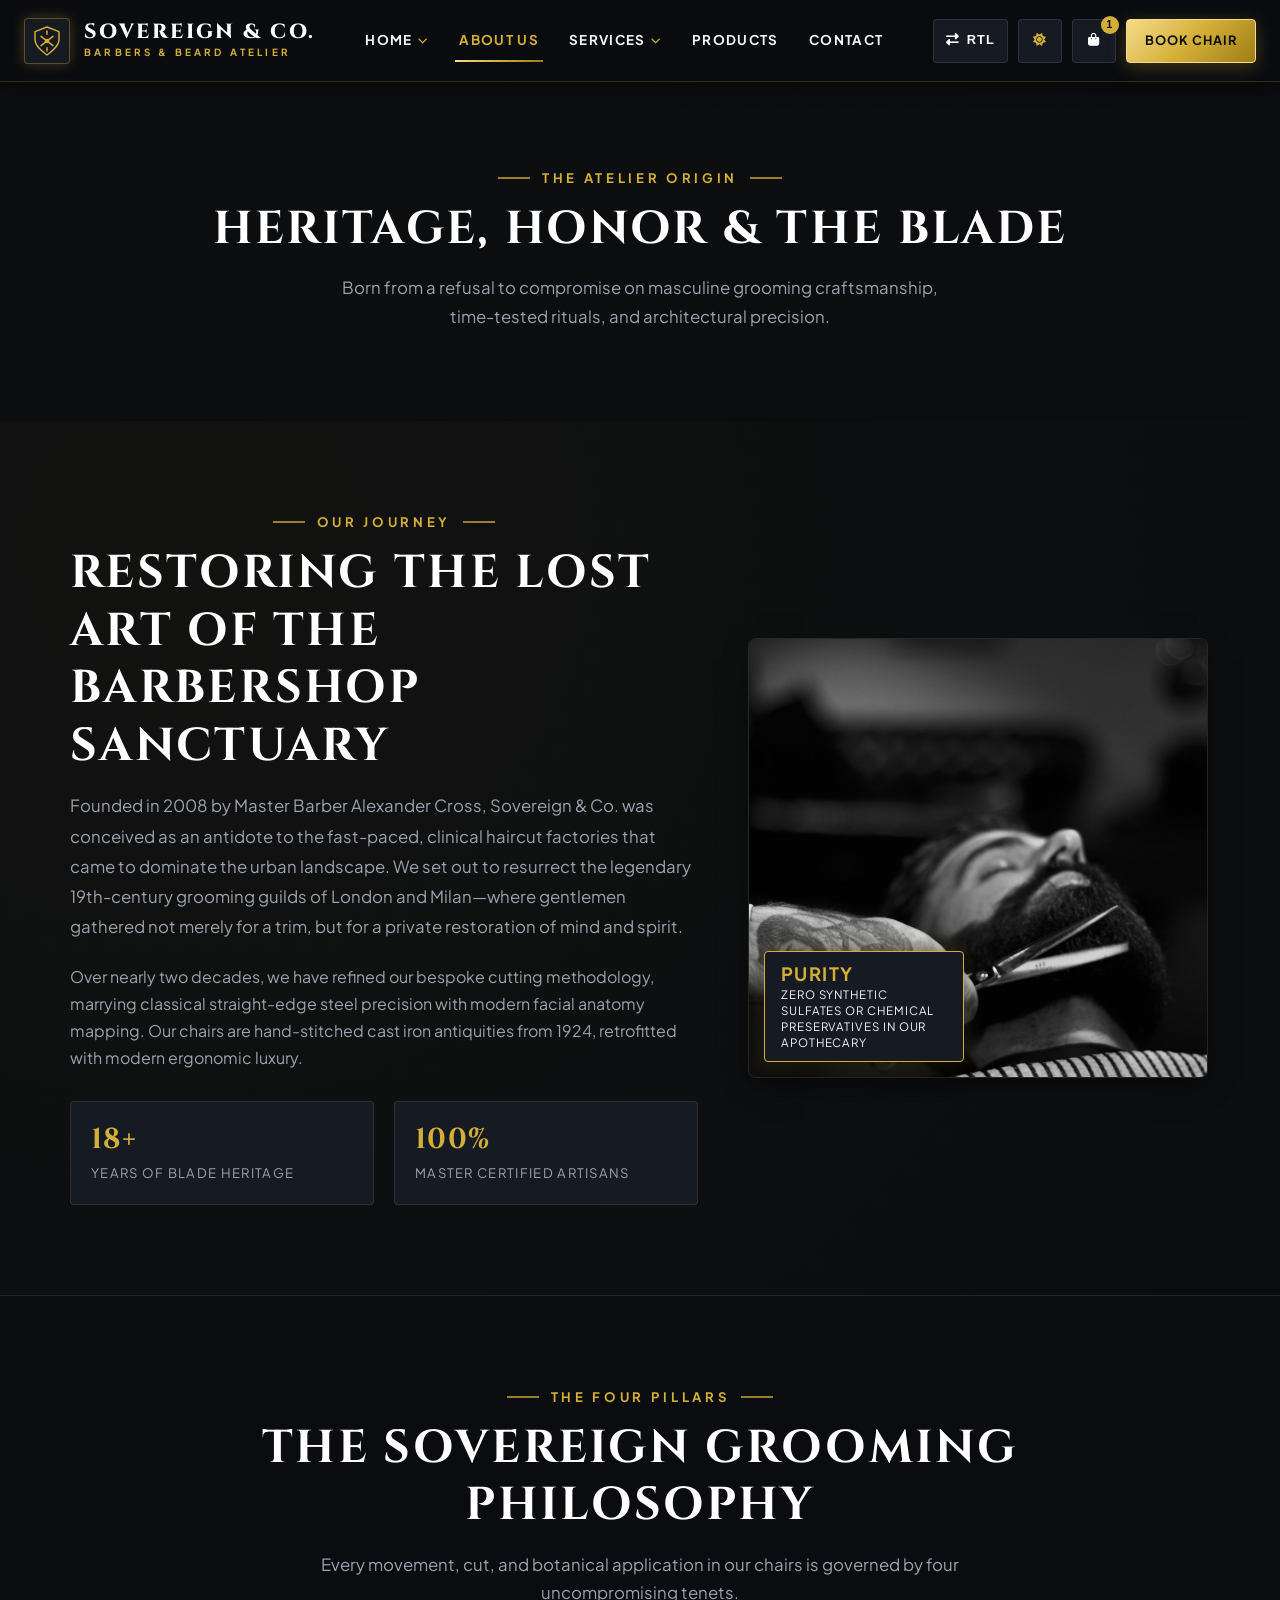
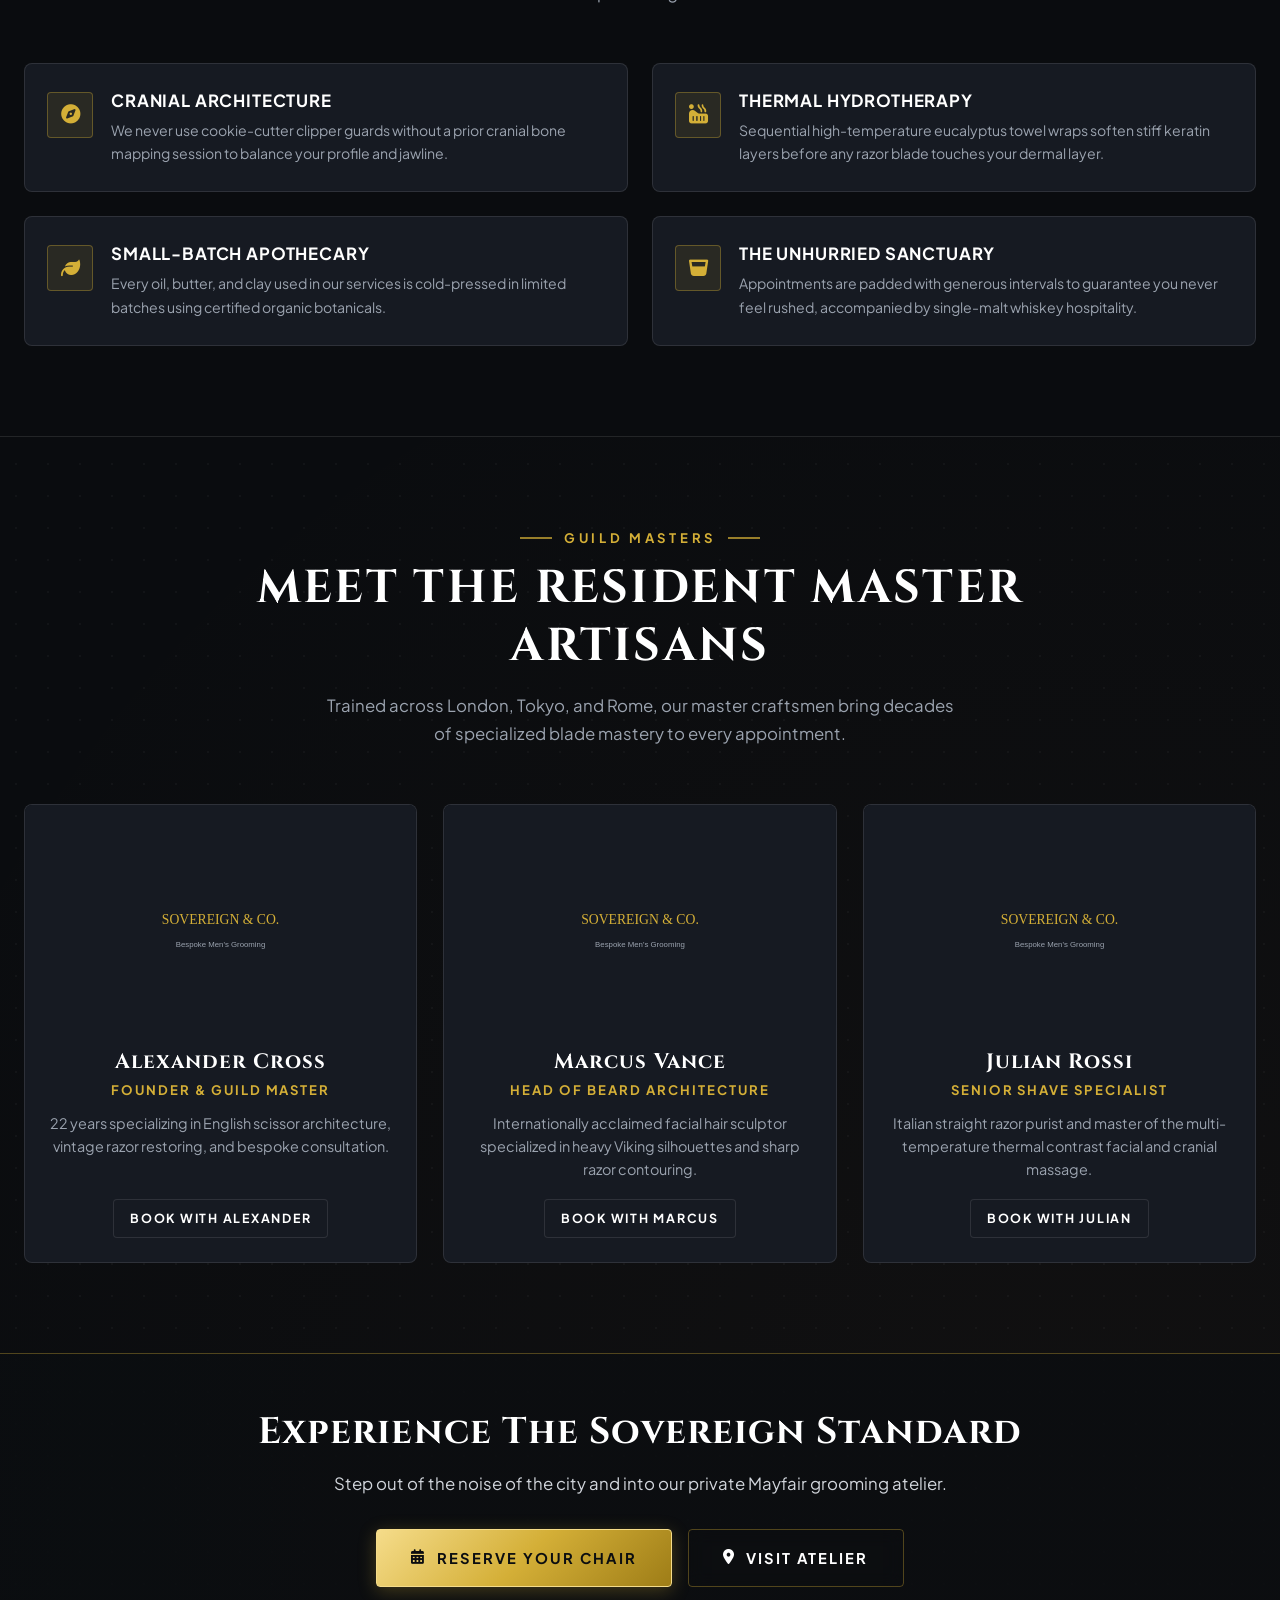
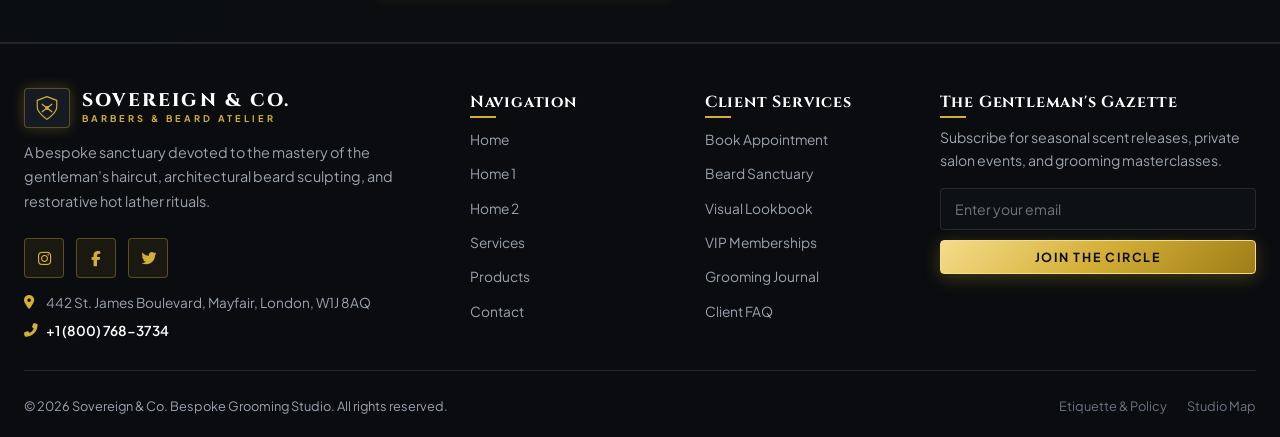
==== commit 8c938d2f: "Fix Products order and alignment, Traditional Razor Shaving 4-container grid, Grand Viking image, Se" ====
--- a/about.html
+++ b/about.html
@@ -44,9 +44,9 @@
             <a href="services.html" class="nav-link ">Services <i class="fas fa-chevron-down nav-caret"></i></a>
             <ul class="dropdown-menu">
               <li><a href="services.html#haircuts">Haircuts</a></li>
+              <li><a href="services.html#hair-styling">Hair Styling</a></li>
               <li><a href="services.html#beard-trims">Beard Trims</a></li>
               <li><a href="services.html#beard-styling">Beard Styling</a></li>
-              <li><a href="services.html#hair-styling">Hair Styling</a></li>
               <li><a href="services.html#shaving">Shaving</a></li>
               <li><a href="services.html#grooming-packages">Grooming Packages</a></li>
             </ul>
@@ -177,8 +177,8 @@
 
       <div class="services-grid about-artisans-grid">
         <div class="service-card artisan-profile-card">
-          <div class="service-img-wrap artisan-img-wrap">
-            <img src="https://images.unsplash.com/photo-1534528741775-53994a69daeb?auto=format&fit=crop&w=800&q=80" alt="Master Barber Alexander Cross" loading="lazy">
+          <div class="service-img-wrap artisan-img-wrap" style="height: 280px; width: 100%; overflow: hidden;">
+            <img src="https://images.unsplash.com/photo-1534528741775-53994a69daeb?auto=format&fit=crop&w=800&q=80" alt="Master Barber Alexander Cross" loading="lazy" style="width: 100%; height: 100%; object-fit: cover; object-position: center 20%; display: block;">
           </div>
           <div class="service-body text-center artisan-card-body">
             <h3 class="service-title" style="margin-bottom: 4px;">Alexander Cross</h3>
@@ -189,8 +189,8 @@
         </div>
 
         <div class="service-card artisan-profile-card">
-          <div class="service-img-wrap artisan-img-wrap">
-            <img src="https://images.unsplash.com/photo-1507003211169-0a1dd7228f2d?auto=format&fit=crop&w=800&q=80" alt="Master Barber Marcus Vance" loading="lazy">
+          <div class="service-img-wrap artisan-img-wrap" style="height: 280px; width: 100%; overflow: hidden;">
+            <img src="https://images.unsplash.com/photo-1507003211169-0a1dd7228f2d?auto=format&fit=crop&w=800&q=80" alt="Master Barber Marcus Vance" loading="lazy" style="width: 100%; height: 100%; object-fit: cover; object-position: center 20%; display: block;">
           </div>
           <div class="service-body text-center artisan-card-body">
             <h3 class="service-title" style="margin-bottom: 4px;">Marcus Vance</h3>
@@ -201,8 +201,8 @@
         </div>
 
         <div class="service-card artisan-profile-card">
-          <div class="service-img-wrap artisan-img-wrap">
-            <img src="https://images.unsplash.com/photo-1500648767791-00dcc994a43e?auto=format&fit=crop&w=800&q=80" alt="Master Barber Julian Rossi" loading="lazy">
+          <div class="service-img-wrap artisan-img-wrap" style="height: 280px; width: 100%; overflow: hidden;">
+            <img src="https://images.unsplash.com/photo-1500648767791-00dcc994a43e?auto=format&fit=crop&w=800&q=80" alt="Master Barber Julian Rossi" loading="lazy" style="width: 100%; height: 100%; object-fit: cover; object-position: center 20%; display: block;">
           </div>
           <div class="service-body text-center artisan-card-body">
             <h3 class="service-title" style="margin-bottom: 4px;">Julian Rossi</h3>
--- a/css/style.css
+++ b/css/style.css
@@ -1197,9 +1197,30 @@
    ========================================================================== */
 .products-grid {
   display: grid;
-  grid-template-columns: repeat(auto-fill, minmax(270px, 1fr));
-  gap: 20px;
+  grid-template-columns: repeat(4, 1fr);
+  gap: 22px;
   align-items: stretch;
+}
+
+@media (max-width: 1200px) {
+  .products-grid {
+    grid-template-columns: repeat(3, 1fr);
+    gap: 20px;
+  }
+}
+
+@media (max-width: 900px) {
+  .products-grid {
+    grid-template-columns: repeat(2, 1fr);
+    gap: 18px;
+  }
+}
+
+@media (max-width: 576px) {
+  .products-grid {
+    grid-template-columns: 1fr;
+    gap: 16px;
+  }
 }
 
 .product-card {
@@ -1211,6 +1232,8 @@
   display: flex;
   flex-direction: column;
   position: relative;
+  height: 100%;
+  box-sizing: border-box;
 }
 
 .product-card:hover {
@@ -1221,9 +1244,11 @@
 
 .product-img-wrap {
   position: relative;
-  height: 270px;
+  width: 100%;
+  height: 250px;
   background: #11141a;
   overflow: hidden;
+  flex-shrink: 0;
 }
 
 .product-img-wrap img {
@@ -1231,6 +1256,7 @@
   height: 100%;
   object-fit: cover;
   object-position: center;
+  display: block;
   transition: transform 0.5s ease;
 }
 
@@ -3306,10 +3332,24 @@
    Bulletproof Product Card & "+ Add to Satchel" Button Alignment
    ========================================================================== */
 .products-grid {
-  display: grid;
-  grid-template-columns: repeat(auto-fill, minmax(270px, 1fr));
-  gap: 28px;
-  align-items: stretch;
+  display: grid !important;
+  grid-template-columns: repeat(4, 1fr) !important;
+  gap: 24px !important;
+  align-items: stretch !important;
+}
+
+@media (max-width: 1024px) {
+  .products-grid {
+    grid-template-columns: repeat(2, 1fr) !important;
+    gap: 20px !important;
+  }
+}
+
+@media (max-width: 600px) {
+  .products-grid {
+    grid-template-columns: 1fr !important;
+    gap: 16px !important;
+  }
 }
 
 .product-card {
@@ -4102,4 +4142,328 @@
   }
 }
 
-
+/* ==========================================================================
+   Products & Gallery - Category Filter Navigation Bar
+   ========================================================================== */
+.gallery-filter-bar {
+  display: flex !important;
+  justify-content: center !important;
+  align-items: center !important;
+  flex-wrap: wrap !important;
+  gap: 12px !important;
+  margin: 0 auto 40px auto !important;
+  max-width: 900px !important;
+  padding: 0 10px !important;
+}
+
+.filter-btn {
+  background: var(--bg-card) !important;
+  border: 1px solid var(--border-gold) !important;
+  color: var(--text-titanium) !important;
+  padding: 10px 22px !important;
+  font-family: var(--font-heading) !important;
+  font-size: 0.86rem !important;
+  font-weight: 600 !important;
+  text-transform: uppercase !important;
+  letter-spacing: 0.08em !important;
+  border-radius: var(--radius-full) !important;
+  cursor: pointer !important;
+  transition: var(--transition-smooth) !important;
+  outline: none !important;
+  display: inline-flex !important;
+  align-items: center !important;
+  justify-content: center !important;
+  box-shadow: 0 2px 8px rgba(0, 0, 0, 0.2) !important;
+}
+
+.filter-btn:hover {
+  border-color: var(--gold-primary) !important;
+  color: var(--gold-primary) !important;
+  background: var(--bg-card-hover) !important;
+  transform: translateY(-2px) !important;
+}
+
+.filter-btn.active {
+  background: var(--gold-gradient) !important;
+  color: #0b0d11 !important;
+  border-color: var(--gold-primary) !important;
+  font-weight: 700 !important;
+  box-shadow: 0 4px 15px rgba(212, 175, 55, 0.35) !important;
+}
+
+[data-theme="light"] .filter-btn {
+  background: #ffffff !important;
+  border-color: rgba(179, 134, 11, 0.45) !important;
+  color: #1f2937 !important;
+  box-shadow: 0 2px 6px rgba(0, 0, 0, 0.06) !important;
+}
+
+[data-theme="light"] .filter-btn:hover {
+  border-color: var(--gold-primary) !important;
+  color: #8c6703 !important;
+  background: #fdfbf7 !important;
+}
+
+[data-theme="light"] .filter-btn.active {
+  background: var(--gold-gradient) !important;
+  color: #000000 !important;
+  border-color: var(--gold-primary) !important;
+}
+
+[data-theme="light"] .product-ingredient-tag {
+  background: #fdfbf7 !important;
+  border-color: rgba(179, 134, 11, 0.45) !important;
+  color: #8c6703 !important;
+}
+
+/* ==========================================================================
+   Products Page - Purity Standards Bottom Section
+   ========================================================================== */
+.products-purity-grid {
+  display: grid !important;
+  grid-template-columns: repeat(3, 1fr) !important;
+  gap: 24px !important;
+  align-items: stretch !important;
+}
+
+.products-purity-card {
+  background: var(--bg-card) !important;
+  border: 1px solid var(--border-subtle) !important;
+  border-radius: var(--radius-md) !important;
+  padding: 24px 20px !important;
+  display: flex !important;
+  align-items: flex-start !important;
+  gap: 16px !important;
+  transition: var(--transition-smooth) !important;
+  height: 100% !important;
+  box-sizing: border-box !important;
+}
+
+.products-purity-card:hover {
+  border-color: var(--border-gold) !important;
+  transform: translateY(-3px) !important;
+  box-shadow: var(--shadow-card), var(--shadow-gold) !important;
+}
+
+.products-purity-icon-box {
+  width: 44px !important;
+  height: 44px !important;
+  min-width: 44px !important;
+  background: rgba(212, 175, 55, 0.1) !important;
+  border: 1px solid var(--border-gold) !important;
+  border-radius: var(--radius-sm) !important;
+  display: flex !important;
+  align-items: center !important;
+  justify-content: center !important;
+  color: var(--gold-primary) !important;
+  font-size: 1.15rem !important;
+  flex-shrink: 0 !important;
+  margin-top: 2px !important;
+}
+
+.products-purity-content {
+  flex: 1 !important;
+}
+
+.products-purity-title {
+  font-family: var(--font-heading) !important;
+  font-size: 1rem !important;
+  font-weight: 700 !important;
+  text-transform: uppercase !important;
+  letter-spacing: 0.05em !important;
+  margin-bottom: 6px !important;
+  color: var(--text-white) !important;
+  line-height: 1.35 !important;
+}
+
+.products-purity-desc {
+  font-size: 0.86rem !important;
+  color: var(--text-muted) !important;
+  line-height: 1.6 !important;
+  margin: 0 !important;
+}
+
+@media (max-width: 992px) {
+  .products-purity-grid {
+    grid-template-columns: repeat(2, 1fr) !important;
+    gap: 18px !important;
+  }
+}
+
+@media (max-width: 600px) {
+  .products-purity-grid {
+    grid-template-columns: 1fr !important;
+    gap: 14px !important;
+  }
+}
+
+/* ==========================================================================
+   Services Page: Traditional Razor Shaving & Scalp Spa 4-Container Grid
+   ========================================================================== */
+.shaving-services-grid {
+  display: grid !important;
+  grid-template-columns: repeat(4, 1fr) !important;
+  gap: 22px !important;
+  align-items: stretch !important;
+}
+
+.shaving-services-grid .service-card {
+  display: flex !important;
+  flex-direction: column !important;
+  height: 100% !important;
+  border-radius: var(--radius-md) !important;
+  overflow: hidden !important;
+  background: var(--bg-card) !important;
+  border: 1px solid var(--border-subtle) !important;
+  transition: var(--transition-smooth) !important;
+}
+
+.shaving-services-grid .service-img-wrap {
+  position: relative !important;
+  height: 200px !important;
+  min-height: 200px !important;
+  max-height: 200px !important;
+  width: 100% !important;
+  overflow: hidden !important;
+  background: #11141a !important;
+  flex-shrink: 0 !important;
+}
+
+.shaving-services-grid .service-img-wrap img {
+  width: 100% !important;
+  height: 100% !important;
+  object-fit: cover !important;
+  object-position: center !important;
+  display: block !important;
+}
+
+.shaving-services-grid .service-body {
+  padding: 16px 18px 18px 18px !important;
+  display: flex !important;
+  flex-direction: column !important;
+  flex: 1 1 auto !important;
+  box-sizing: border-box !important;
+}
+
+.shaving-services-grid .service-title {
+  font-size: 1.15rem !important;
+  font-weight: 700 !important;
+  margin-bottom: 8px !important;
+  line-height: 1.35 !important;
+  color: var(--text-white) !important;
+  min-height: 2.7em !important;
+}
+
+.shaving-services-grid .service-desc {
+  font-size: 0.86rem !important;
+  line-height: 1.55 !important;
+  color: var(--text-muted) !important;
+  margin-bottom: 14px !important;
+  flex-grow: 1 !important;
+}
+
+.shaving-services-grid .service-footer {
+  display: flex !important;
+  align-items: center !important;
+  justify-content: space-between !important;
+  padding-top: 14px !important;
+  border-top: 1px solid var(--border-subtle) !important;
+  margin-top: auto !important;
+}
+
+@media (max-width: 1024px) {
+  .shaving-services-grid {
+    grid-template-columns: repeat(2, 1fr) !important;
+    gap: 20px !important;
+  }
+}
+
+@media (max-width: 600px) {
+  .shaving-services-grid {
+    grid-template-columns: 1fr !important;
+    gap: 16px !important;
+  }
+}
+
+/* ==========================================================================
+   Services Page: Grand Viking Beard Architecture & Service Images Fit
+   ========================================================================== */
+.service-card .service-img-wrap {
+  position: relative !important;
+  width: 100% !important;
+  height: 220px !important;
+  min-height: 220px !important;
+  max-height: 220px !important;
+  overflow: hidden !important;
+  background: #11141a !important;
+}
+
+.service-card .service-img-wrap img {
+  width: 100% !important;
+  height: 100% !important;
+  object-fit: cover !important;
+  object-position: center 25% !important;
+  display: block !important;
+}
+
+/* ==========================================================================
+   Book Chair: Step 1 & Step 3 Compact, Balanced Grid & Padding
+   ========================================================================== */
+.booking-wizard-card {
+  padding: 28px 30px !important;
+}
+
+.booking-steps-nav {
+  margin-bottom: 24px !important;
+  padding-bottom: 16px !important;
+}
+
+.booking-step-content p {
+  margin-bottom: 16px !important;
+}
+
+/* Step 1: 8 Treatment Cards in balanced 2 columns on desktop/tablet, 1 on mobile */
+.booking-services-grid {
+  display: grid !important;
+  grid-template-columns: repeat(2, 1fr) !important;
+  gap: 14px !important;
+  margin-bottom: 22px !important;
+  width: 100% !important;
+}
+
+/* Step 3: 4 Master Barbers in balanced 2 columns (2x2) on desktop/tablet, 1 on mobile */
+.booking-artisans-grid {
+  display: grid !important;
+  grid-template-columns: repeat(2, 1fr) !important;
+  gap: 14px !important;
+  margin-bottom: 22px !important;
+  width: 100% !important;
+}
+
+@media (max-width: 580px) {
+  .booking-services-grid,
+  .booking-artisans-grid {
+    grid-template-columns: 1fr !important;
+    gap: 12px !important;
+  }
+  .booking-wizard-card {
+    padding: 20px 14px !important;
+  }
+}
+
+.selectable-card {
+  padding: 16px 14px !important;
+  min-height: 0 !important;
+}
+
+.selectable-card h4 {
+  line-height: 1.3 !important;
+}
+
+.selectable-card p {
+  line-height: 1.45 !important;
+}
+
+
+
+
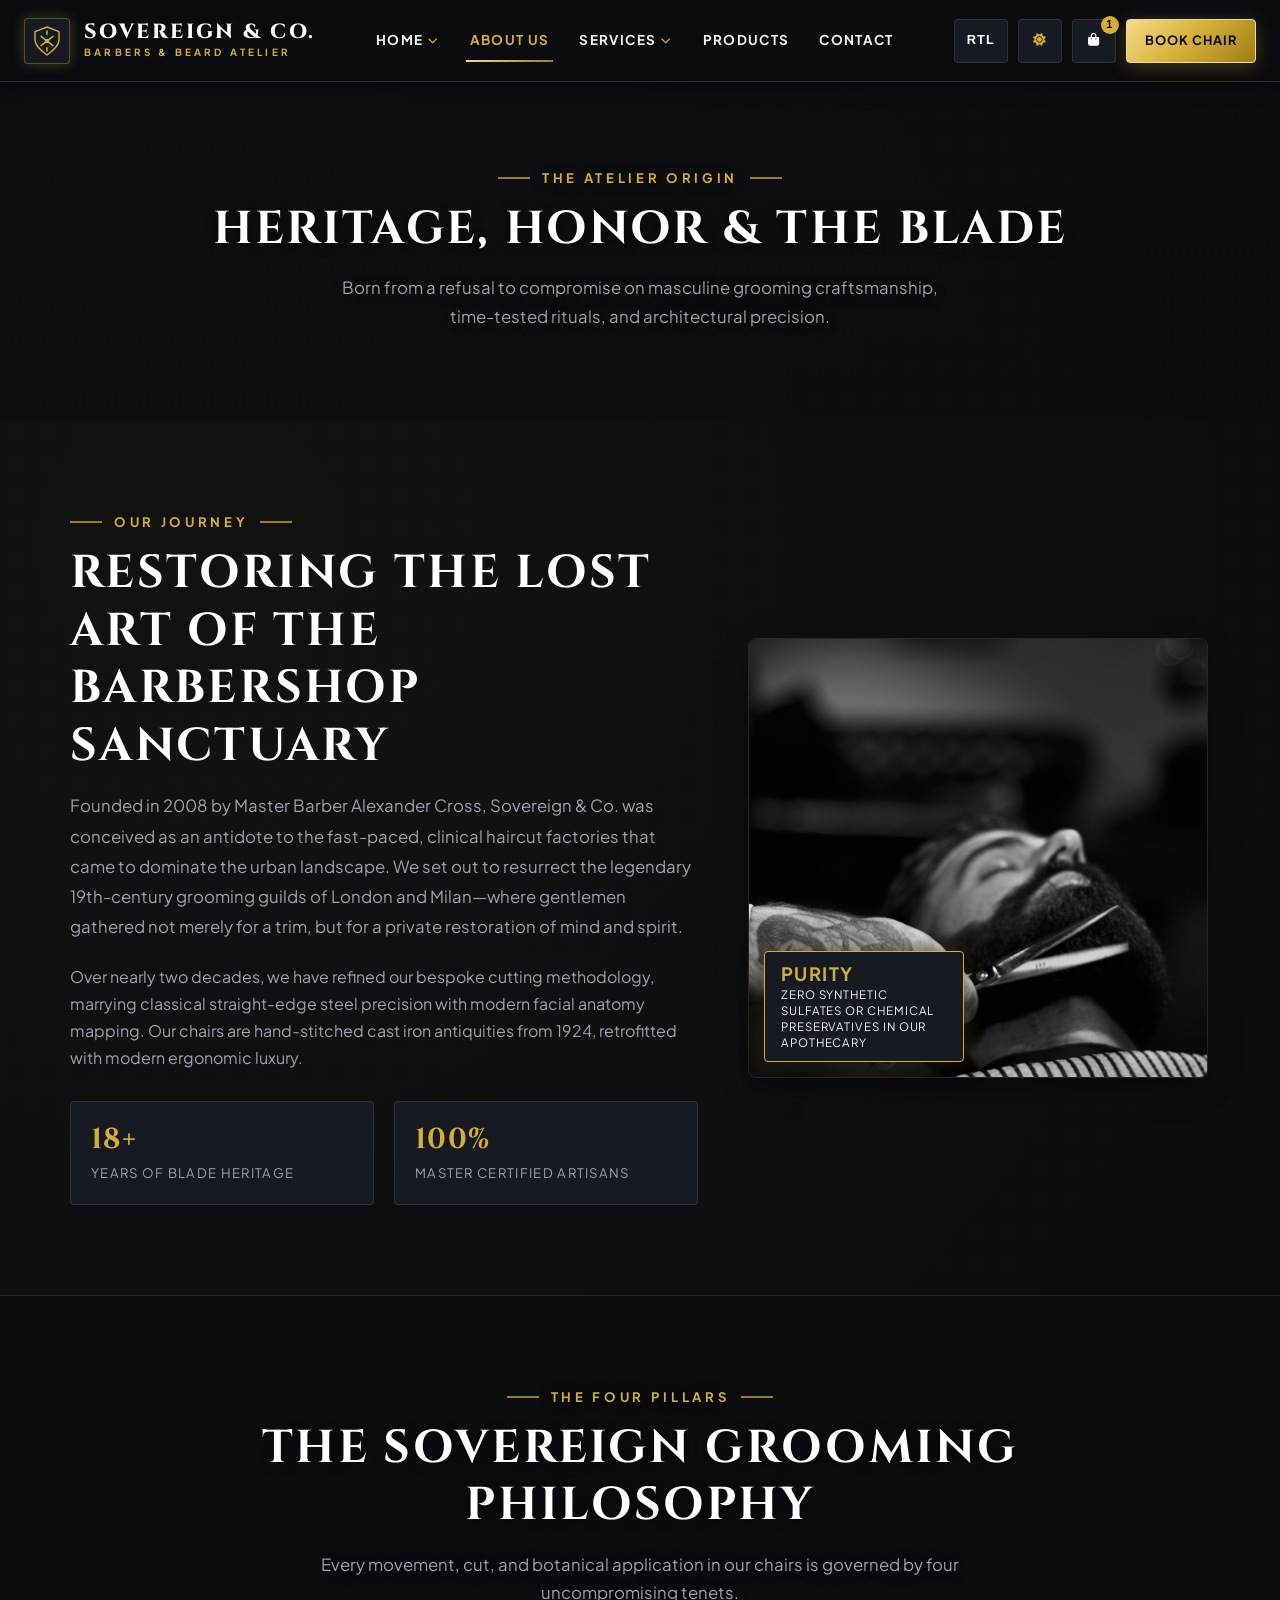
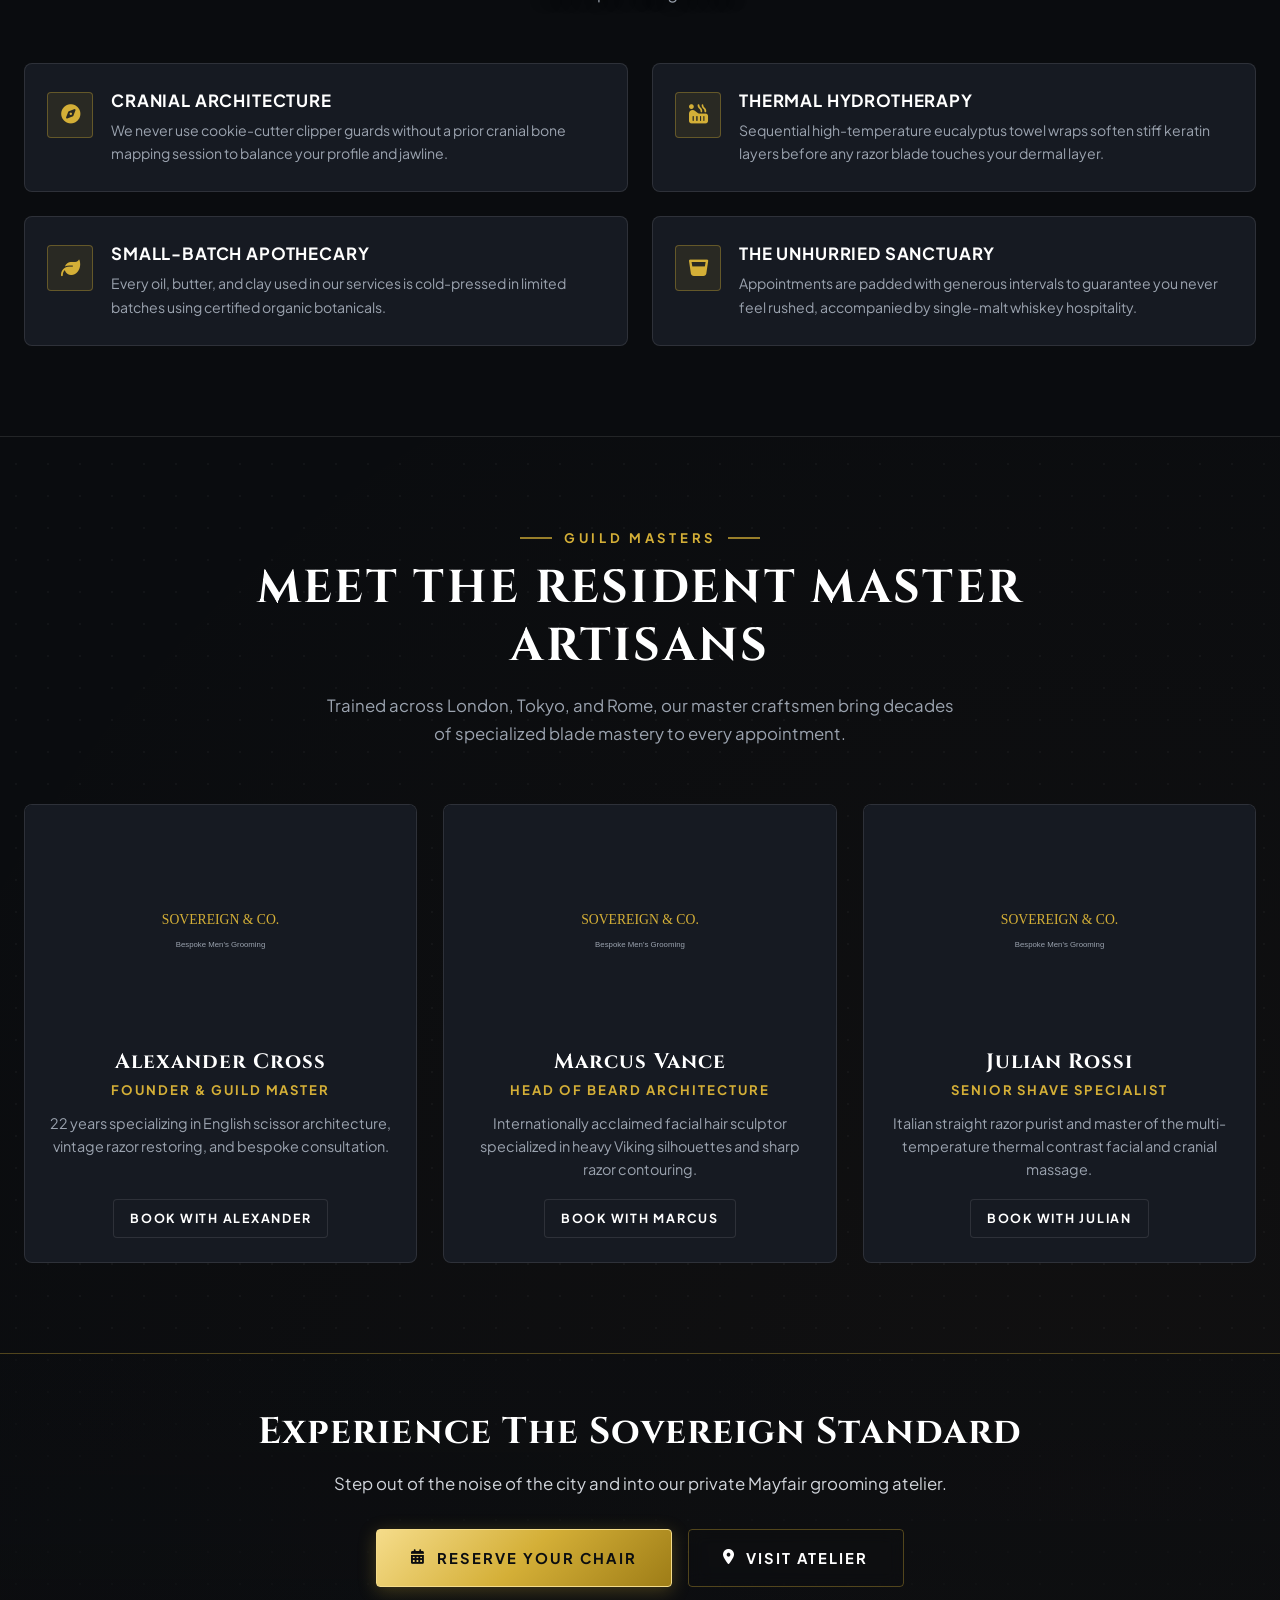
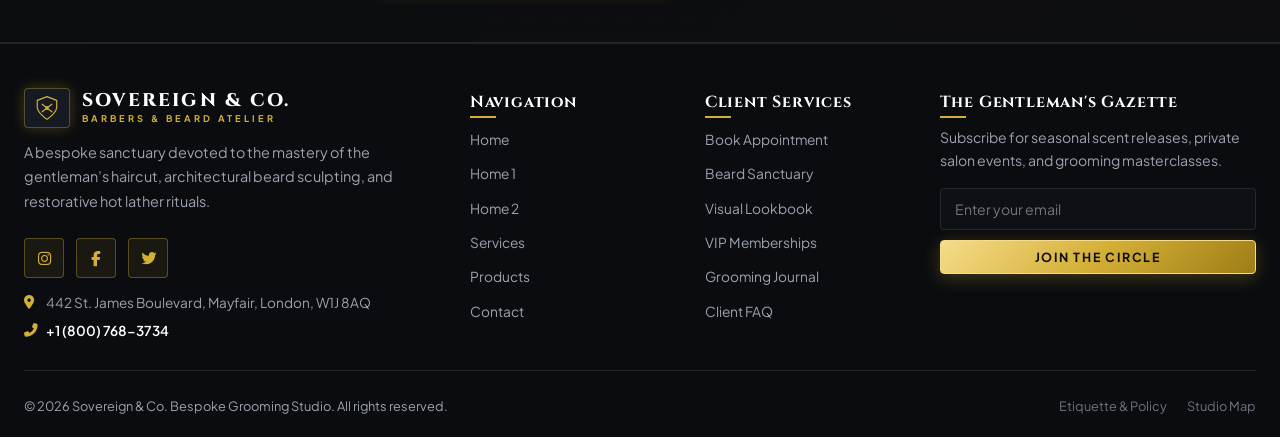
==== commit 691ed36c: "Fix hero theme overlays, RTL icon, About label alignment, favicon, Contact 360px/spacing, and endors" ====
--- a/about.html
+++ b/about.html
@@ -6,6 +6,8 @@
   <title>Heritage & Philosophy | SOVEREIGN & CO. Atelier</title>
   <meta name="description" content="Discover the history, craft philosophy, and master barbers behind Sovereign & Co. Bespoke Men's Grooming Atelier.">
   <link rel="stylesheet" href="https://cdnjs.cloudflare.com/ajax/libs/font-awesome/6.4.0/css/all.min.css">
+  <link rel="icon" type="image/svg+xml" href="favicon.svg">
+  <link rel="shortcut icon" href="favicon.svg">
   <link rel="stylesheet" href="css/style.css">
 </head>
 <body>
@@ -59,7 +61,7 @@
       <!-- RIGHT SIDE: RTL / LTR toggle -> Dark Theme / Light Theme toggle -> Cart -> Book Chair -> Hamburger -->
       <div class="nav-actions">
         <button class="nav-control-btn dir-toggle-btn" title="Toggle RTL/LTR Direction" aria-label="Toggle Direction">
-          <i class="fas fa-right-left"></i> <span>RTL</span>
+          <span>RTL</span>
         </button>
         <button class="nav-control-btn theme-toggle-btn" title="Toggle Theme" aria-label="Toggle Dark/Light Theme">
           <i class="fas fa-sun text-gold"></i>
@@ -90,7 +92,7 @@
     <div class="container">
       <div class="split-feature">
         <div>
-          <div class="section-subtitle">Our Journey</div>
+          <div class="section-subtitle" style="justify-content: flex-start;">Our Journey</div>
           <h2 class="section-title">Restoring The Lost Art of The Barbershop Sanctuary</h2>
           <p style="margin-bottom: 20px; font-size: 1.05rem; line-height: 1.8;">
             Founded in 2008 by Master Barber Alexander Cross, Sovereign & Co. was conceived as an antidote to the fast-paced, clinical haircut factories that came to dominate the urban landscape. We set out to resurrect the legendary 19th-century grooming guilds of London and Milan—where gentlemen gathered not merely for a trim, but for a private restoration of mind and spirit.
--- a/css/style.css
+++ b/css/style.css
@@ -37,8 +37,8 @@
   --border-gold: rgba(212, 175, 55, 0.35);
   --border-gold-bright: rgba(212, 175, 55, 0.85);
   
-  --overlay-hero: linear-gradient(90deg, rgba(10, 12, 15, 0.90) 0%, rgba(10, 12, 15, 0.74) 55%, rgba(10, 12, 15, 0.45) 100%);
-  --overlay-banner: linear-gradient(rgba(10, 12, 15, 0.65), rgba(10, 12, 15, 0.78));
+  --overlay-hero: linear-gradient(90deg, rgba(10, 12, 15, 0.66) 0%, rgba(10, 12, 15, 0.46) 52%, rgba(10, 12, 15, 0.22) 100%);
+  --overlay-banner: linear-gradient(rgba(10, 12, 15, 0.42), rgba(10, 12, 15, 0.56));
   --page-pattern: radial-gradient(rgba(255, 255, 255, 0.03) 1px, transparent 1px);
   
   --font-serif: 'Cinzel', serif;
@@ -85,8 +85,8 @@
   --border-gold: rgba(179, 134, 11, 0.45);
   --border-gold-bright: rgba(179, 134, 11, 0.9);
   
-  --overlay-hero: linear-gradient(90deg, rgba(255, 255, 255, 0.96) 0%, rgba(255, 255, 255, 0.90) 55%, rgba(255, 255, 255, 0.68) 100%);
-  --overlay-banner: linear-gradient(rgba(244, 246, 249, 0.72), rgba(244, 246, 249, 0.84));
+  --overlay-hero: linear-gradient(90deg, rgba(255, 255, 255, 0.78) 0%, rgba(255, 255, 255, 0.58) 52%, rgba(255, 255, 255, 0.28) 100%);
+  --overlay-banner: linear-gradient(rgba(248, 250, 252, 0.54), rgba(244, 246, 249, 0.66));
   --page-pattern: radial-gradient(rgba(0, 0, 0, 0.04) 1px, transparent 1px);
   
   --shadow-card: 0 10px 30px -10px rgba(0, 0, 0, 0.12);
@@ -134,6 +134,31 @@
   background-position: center;
   background-repeat: no-repeat;
   background-attachment: scroll;
+}
+
+.page-bg-backdrop .hero-title,
+.page-bg-backdrop .section-title,
+.page-bg-backdrop .hero-description,
+.page-bg-backdrop .section-desc,
+.page-bg-backdrop .hero-stat-item,
+.page-bg-backdrop .section-subtitle {
+  text-shadow: 0 2px 12px rgba(0, 0, 0, 0.65);
+}
+
+[data-theme="light"] .page-bg-backdrop .hero-title,
+[data-theme="light"] .page-bg-backdrop .section-title,
+[data-theme="light"] .page-bg-backdrop .hero-description,
+[data-theme="light"] .page-bg-backdrop .section-desc,
+[data-theme="light"] .page-bg-backdrop .hero-stat-item,
+[data-theme="light"] .page-bg-backdrop .section-subtitle,
+[data-theme="light"] .page-bg-backdrop .hero-content strong,
+[data-theme="light"] .page-bg-backdrop .hero-content span {
+  text-shadow: 0 1px 12px rgba(255, 255, 255, 0.92), 0 0 20px rgba(255, 255, 255, 0.78);
+}
+
+[data-theme="light"] .page-bg-backdrop .hero-tag {
+  background: rgba(255, 255, 255, 0.72);
+  backdrop-filter: blur(4px);
 }
 
 /* Typography */
@@ -1503,8 +1528,9 @@
 /* Contact & Mandatory Location */
 .contact-layout {
   display: grid;
-  grid-template-columns: 1fr 1.2fr;
+  grid-template-columns: minmax(0, 1fr) minmax(0, 1.2fr);
   gap: 30px;
+  align-items: stretch;
 }
 
 .contact-info-card {
@@ -1512,13 +1538,30 @@
   border: 1px solid var(--border-gold);
   border-radius: var(--radius-md);
   padding: 24px 22px;
+  min-width: 0;
+  max-width: 100%;
+  box-sizing: border-box;
+  display: flex;
+  flex-direction: column;
 }
 
 .contact-detail-row {
   display: flex;
   align-items: flex-start;
   gap: 16px;
-  margin-bottom: 26px;
+  margin-bottom: 18px;
+  min-width: 0;
+}
+
+.contact-detail-row .contact-icon {
+  flex: 0 0 44px;
+}
+
+.contact-detail-row > div:not(.contact-icon) {
+  min-width: 0;
+  flex: 1 1 0%;
+  overflow-wrap: anywhere;
+  word-break: break-word;
 }
 
 .contact-icon {
@@ -1540,6 +1583,105 @@
   border: 1px solid var(--border-subtle);
   border-radius: var(--radius-md);
   padding: 24px 22px;
+  min-width: 0;
+  max-width: 100%;
+  box-sizing: border-box;
+  display: flex;
+  flex-direction: column;
+}
+
+.contact-form-box #contactStudioForm {
+  flex: 1;
+  display: flex;
+  flex-direction: column;
+  min-width: 0;
+  max-width: 100%;
+}
+
+.contact-form-box #contactStudioForm > div,
+.contact-form-box #contactStudioForm .form-group {
+  min-width: 0;
+  max-width: 100%;
+}
+
+.contact-form-box #contactStudioForm .form-control {
+  width: 100%;
+  min-width: 0;
+  max-width: 100%;
+  box-sizing: border-box;
+}
+
+.contact-form-box .form-group label {
+  white-space: normal;
+  flex-wrap: wrap;
+  line-height: 1.35;
+  overflow-wrap: break-word;
+  max-width: 100%;
+}
+
+.contact-form-box #contactStudioForm .form-group:has(textarea) {
+  flex: 1;
+  display: flex;
+  flex-direction: column;
+}
+
+.contact-form-box #contactStudioForm textarea.form-control {
+  min-height: 125px;
+  flex-grow: 1;
+  white-space: pre-wrap;
+  overflow-wrap: break-word;
+  overflow-x: hidden;
+  overflow-y: auto;
+}
+
+.contact-concierge-highlights {
+  margin-top: 22px;
+  padding-top: 18px;
+  border-top: 1px solid var(--border-subtle);
+  display: grid;
+  grid-template-columns: repeat(3, minmax(0, 1fr));
+  gap: 12px;
+}
+
+.contact-concierge-item {
+  display: flex;
+  align-items: flex-start;
+  gap: 10px;
+  min-width: 0;
+}
+
+.contact-concierge-item i {
+  color: var(--gold-primary);
+  font-size: 0.95rem;
+  margin-top: 3px;
+  flex-shrink: 0;
+}
+
+.contact-concierge-item strong {
+  display: block;
+  font-size: 0.78rem;
+  color: var(--text-white);
+  letter-spacing: 0.04em;
+  text-transform: uppercase;
+  margin-bottom: 2px;
+}
+
+.contact-concierge-item span {
+  display: block;
+  font-size: 0.76rem;
+  color: var(--text-muted);
+  line-height: 1.4;
+}
+
+.section-padding:has(.contact-layout),
+.contact-main-section {
+  padding: 58px 0 68px 0;
+}
+
+.location-map-visual iframe {
+  max-width: 100%;
+  height: 190px !important;
+  display: block;
 }
 
 /* Location Area Visual */
@@ -1547,9 +1689,13 @@
   background: var(--bg-dark);
   border: 1px solid var(--border-gold);
   border-radius: var(--radius-md);
-  padding: 24px;
+  padding: 18px;
   position: relative;
   overflow: hidden;
+  min-width: 0;
+  max-width: 100%;
+  box-sizing: border-box;
+  margin-top: auto;
 }
 
 /* ==========================================================================
@@ -1900,11 +2046,11 @@
 }
 
 [dir="rtl"] .hero-bg-overlay {
-  background: linear-gradient(-90deg, rgba(10, 12, 15, 0.95) 0%, rgba(10, 12, 15, 0.82) 50%, rgba(10, 12, 15, 0.5) 100%);
+  background: linear-gradient(-90deg, rgba(10, 12, 15, 0.66) 0%, rgba(10, 12, 15, 0.46) 52%, rgba(10, 12, 15, 0.22) 100%);
 }
 
 [data-theme="light"][dir="rtl"] .hero-bg-overlay {
-  background: linear-gradient(-90deg, rgba(244, 246, 249, 0.97) 0%, rgba(244, 246, 249, 0.88) 50%, rgba(244, 246, 249, 0.65) 100%);
+  background: linear-gradient(-90deg, rgba(255, 255, 255, 0.78) 0%, rgba(255, 255, 255, 0.58) 52%, rgba(255, 255, 255, 0.28) 100%);
 }
 
 /* ==========================================================================
@@ -2044,7 +2190,12 @@
   }
   
   .contact-layout {
-    grid-template-columns: 1fr;
+    grid-template-columns: minmax(0, 1fr);
+    gap: 24px;
+  }
+
+  .contact-concierge-highlights {
+    grid-template-columns: repeat(3, minmax(0, 1fr));
   }
 
   /* Mobile Drawer Bottom Utilities */
@@ -2090,11 +2241,11 @@
   }
 
   .hero-bg-overlay {
-    background: linear-gradient(180deg, rgba(10, 12, 15, 0.94) 0%, rgba(10, 12, 15, 0.82) 50%, rgba(10, 12, 15, 0.94) 100%) !important;
+    background: linear-gradient(180deg, rgba(10, 12, 15, 0.62) 0%, rgba(10, 12, 15, 0.44) 50%, rgba(10, 12, 15, 0.64) 100%) !important;
   }
 
   [data-theme="light"] .hero-bg-overlay {
-    background: linear-gradient(180deg, rgba(255, 255, 255, 0.97) 0%, rgba(255, 255, 255, 0.92) 50%, rgba(255, 255, 255, 0.97) 100%) !important;
+    background: linear-gradient(180deg, rgba(255, 255, 255, 0.74) 0%, rgba(255, 255, 255, 0.58) 50%, rgba(255, 255, 255, 0.76) 100%) !important;
   }
 
   .hero-title {
@@ -2235,7 +2386,80 @@
 
   /* Automatically stack multi-column card/form grids cleanly on mobile */
   [style*="grid-template-columns"] {
-    grid-template-columns: 1fr !important;
+    grid-template-columns: minmax(0, 1fr) !important;
+  }
+
+  .section-padding:has(.contact-layout),
+  .contact-main-section {
+    padding: 38px 0 48px 0;
+  }
+
+  .contact-info-card,
+  .contact-form-box {
+    padding: 20px 16px;
+    width: 100%;
+    min-width: 0;
+    max-width: 100%;
+    box-sizing: border-box;
+  }
+
+  .contact-info-card h2,
+  .contact-form-box h2 {
+    font-size: 1.45rem !important;
+    line-height: 1.25;
+    overflow-wrap: break-word;
+  }
+
+  .contact-detail-row {
+    gap: 12px;
+    margin-bottom: 18px;
+  }
+
+  .contact-icon {
+    width: 40px;
+    height: 40px;
+    min-width: 40px;
+    flex: 0 0 40px;
+    font-size: 0.95rem;
+  }
+
+  .location-map-visual {
+    padding: 14px;
+  }
+
+  .location-map-visual .btn {
+    width: 100%;
+    white-space: normal;
+    text-align: center;
+    padding: 12px 14px;
+    font-size: 0.8rem;
+  }
+
+  .contact-form-box #contactStudioForm .form-control,
+  .contact-form-box #contactStudioForm select.form-control,
+  .contact-form-box #contactStudioForm input.form-control {
+    width: 100% !important;
+    min-width: 0 !important;
+    max-width: 100% !important;
+    box-sizing: border-box !important;
+    overflow: hidden;
+    text-overflow: ellipsis;
+  }
+
+  .contact-form-box #contactStudioForm .btn {
+    width: 100%;
+    max-width: 100%;
+    white-space: normal;
+    text-align: center;
+    padding: 14px 16px;
+    font-size: 0.86rem;
+    line-height: 1.35;
+    box-sizing: border-box;
+  }
+
+  .contact-concierge-highlights {
+    grid-template-columns: 1fr;
+    gap: 12px;
   }
 }
 
@@ -2361,6 +2585,50 @@
   .booking-strip-form .btn {
     height: 46px !important;
     font-size: 0.84rem !important;
+  }
+
+  .section-padding:has(.contact-layout) .container,
+  .contact-main-section .container {
+    padding-left: 14px;
+    padding-right: 14px;
+  }
+
+  .contact-info-card,
+  .contact-form-box {
+    padding: 18px 14px;
+  }
+
+  .contact-info-card h2,
+  .contact-form-box h2 {
+    font-size: 1.32rem !important;
+  }
+
+  .contact-detail-row p,
+  .contact-form-box p,
+  .contact-form-box label {
+    font-size: 0.86rem !important;
+    overflow-wrap: anywhere;
+    word-break: break-word;
+  }
+
+  section:has(.contact-layout) .section-subtitle,
+  .contact-page-header .section-subtitle {
+    letter-spacing: 0.14em;
+    font-size: 0.75rem;
+    gap: 8px;
+  }
+
+  section:has(.contact-layout) .section-subtitle::before,
+  section:has(.contact-layout) .section-subtitle::after,
+  .contact-page-header .section-subtitle::before,
+  .contact-page-header .section-subtitle::after {
+    width: 18px;
+  }
+
+  .contact-page-header .section-title {
+    font-size: 1.6rem;
+    line-height: 1.22;
+    overflow-wrap: break-word;
   }
 }
 
@@ -3446,7 +3714,7 @@
    Experience The Sovereign Standard CTA Banner - Full Dark & Light Contrast
    ========================================================================== */
 .cta-experience-banner {
-  background: linear-gradient(rgba(11, 13, 16, 0.88), rgba(11, 13, 16, 0.88)), url('https://images.unsplash.com/photo-1503951914875-452162b0f3f1?auto=format&fit=crop&w=1600&q=80') center/cover no-repeat;
+  background: linear-gradient(rgba(11, 13, 16, 0.50), rgba(11, 13, 16, 0.60)), url('https://images.unsplash.com/photo-1503951914875-452162b0f3f1?auto=format&fit=crop&w=1600&q=80') center/cover no-repeat;
   border-top: 1px solid var(--border-gold);
   border-bottom: 1px solid var(--border-subtle);
   position: relative;
@@ -3479,7 +3747,7 @@
 
 /* Light Mode Overrides for Perfect WCAG 2.2 AA Contrast */
 [data-theme="light"] .cta-experience-banner {
-  background: linear-gradient(rgba(244, 246, 249, 0.94), rgba(238, 242, 246, 0.96)), url('https://images.unsplash.com/photo-1503951914875-452162b0f3f1?auto=format&fit=crop&w=1600&q=80') center/cover no-repeat !important;
+  background: linear-gradient(rgba(248, 250, 252, 0.60), rgba(244, 246, 249, 0.68)), url('https://images.unsplash.com/photo-1503951914875-452162b0f3f1?auto=format&fit=crop&w=1600&q=80') center/cover no-repeat !important;
   border-top: 1px solid rgba(179, 134, 11, 0.5) !important;
   border-bottom: 1px solid rgba(0, 0, 0, 0.12) !important;
 }
@@ -3896,12 +4164,12 @@
 }
 
 .endorsement-avatar {
-  width: 44px;
-  height: 44px;
-  min-width: 44px;
+  width: 48px;
+  height: 48px;
+  min-width: 48px;
   border-radius: 50%;
   background: var(--bg-card-hover);
-  border: 1px solid var(--border-gold);
+  border: 1.5px solid var(--border-gold);
   display: flex;
   align-items: center;
   justify-content: center;
@@ -3910,6 +4178,15 @@
   font-size: 0.85rem;
   letter-spacing: 0.05em;
   flex-shrink: 0;
+  overflow: hidden;
+}
+
+.endorsement-avatar img {
+  width: 100%;
+  height: 100%;
+  object-fit: cover;
+  object-position: center 20%;
+  display: block;
 }
 
 .endorsement-info {
@@ -4119,13 +4396,24 @@
 /* ==========================================================================
    Home Page 1 - Centered Apothecary Essentials Grid
    ========================================================================== */
-.apothecary-products-grid {
+.apothecary-products-grid,
+.products-grid.apothecary-products-grid {
   display: grid !important;
   grid-template-columns: repeat(3, 1fr) !important;
   gap: 24px !important;
   max-width: 1080px !important;
-  margin: 0 auto !important;
+  margin-left: auto !important;
+  margin-right: auto !important;
   align-items: stretch !important;
+  justify-content: center !important;
+}
+
+.apothecary-products-grid .product-card,
+.products-grid.apothecary-products-grid .product-card {
+  width: 100% !important;
+  height: 100% !important;
+  display: flex !important;
+  flex-direction: column !important;
 }
 
 @media (max-width: 992px) {
@@ -4406,6 +4694,10 @@
   display: block !important;
 }
 
+.service-card .service-img-wrap img.viking-beard-img {
+  object-position: center 8% !important;
+}
+
 /* ==========================================================================
    Book Chair: Step 1 & Step 3 Compact, Balanced Grid & Padding
    ========================================================================== */
@@ -4464,6 +4756,602 @@
   line-height: 1.45 !important;
 }
 
-
-
-
+/* ==========================================================================
+   Requirement 1: Products Page - First Row Baseline Alignment
+   ========================================================================== */
+.products-grid {
+  display: grid !important;
+  grid-template-columns: repeat(4, 1fr) !important;
+  gap: 22px !important;
+  align-items: stretch !important;
+}
+
+.products-grid .product-card {
+  display: flex !important;
+  flex-direction: column !important;
+  height: 100% !important;
+  box-sizing: border-box !important;
+}
+
+.products-grid .product-card .product-img-wrap {
+  position: relative !important;
+  width: 100% !important;
+  height: 220px !important;
+  overflow: hidden !important;
+  background: #11141a !important;
+  flex-shrink: 0 !important;
+}
+
+.products-grid .product-card .product-img-wrap img {
+  width: 100% !important;
+  height: 100% !important;
+  object-fit: cover !important;
+  object-position: center !important;
+  display: block !important;
+}
+
+.products-grid .product-card .product-body {
+  display: flex !important;
+  flex-direction: column !important;
+  flex: 1 1 auto !important;
+  padding: 20px 18px !important;
+}
+
+.products-grid .product-card .product-category {
+  font-size: 0.72rem !important;
+  font-weight: 700 !important;
+  text-transform: uppercase !important;
+  letter-spacing: 0.08em !important;
+  color: var(--gold-primary) !important;
+  min-height: 18px !important;
+  margin-bottom: 6px !important;
+}
+
+.products-grid .product-card .product-title {
+  font-size: 1.1rem !important;
+  font-weight: 700 !important;
+  line-height: 1.35 !important;
+  min-height: 2.8em !important;
+  margin-bottom: 8px !important;
+}
+
+.products-grid .product-card .product-rating {
+  height: 18px !important;
+  margin-bottom: 10px !important;
+  display: flex !important;
+  align-items: center !important;
+  gap: 4px !important;
+}
+
+.products-grid .product-card .product-body > p {
+  font-size: 0.85rem !important;
+  line-height: 1.55 !important;
+  color: var(--text-muted) !important;
+  min-height: 4.8em !important;
+  margin-bottom: 12px !important;
+}
+
+.products-grid .product-card .service-benefits-box {
+  min-height: 52px !important;
+  margin-bottom: 12px !important;
+}
+
+.products-grid .product-card .product-ingredient-tags-wrap {
+  min-height: 58px !important;
+  margin-bottom: 14px !important;
+  display: flex !important;
+  flex-wrap: wrap !important;
+  gap: 6px !important;
+  align-content: flex-start !important;
+}
+
+.products-grid .product-card .product-price-row {
+  margin-top: auto !important;
+  padding-top: 14px !important;
+  border-top: 1px solid var(--border-subtle) !important;
+  display: flex !important;
+  align-items: center !important;
+  justify-content: space-between !important;
+}
+
+@media (max-width: 1024px) {
+  .products-grid {
+    grid-template-columns: repeat(2, 1fr) !important;
+    gap: 20px !important;
+  }
+}
+
+@media (max-width: 600px) {
+  .products-grid {
+    grid-template-columns: 1fr !important;
+    gap: 16px !important;
+  }
+}
+
+/* ==========================================================================
+   Requirement 3: Traditional Razor Shaving & Scalp Spa - 4 Containers Alignment
+   ========================================================================== */
+.shaving-services-grid {
+  display: grid !important;
+  grid-template-columns: repeat(4, 1fr) !important;
+  gap: 22px !important;
+  align-items: stretch !important;
+}
+
+.shaving-services-grid .service-card {
+  display: flex !important;
+  flex-direction: column !important;
+  height: 100% !important;
+}
+
+.shaving-services-grid .service-body {
+  display: flex !important;
+  flex-direction: column !important;
+  flex: 1 1 auto !important;
+}
+
+.shaving-services-grid .client-profile-tag {
+  display: inline-flex !important;
+  align-items: center !important;
+  width: fit-content !important;
+  height: 26px !important;
+  min-height: 26px !important;
+  margin-bottom: 8px !important;
+}
+
+.shaving-services-grid .service-meta {
+  margin-bottom: 8px !important;
+  min-height: 42px !important;
+  display: flex !important;
+  align-items: center !important;
+  justify-content: space-between !important;
+  flex-wrap: wrap !important;
+}
+
+.shaving-services-grid .service-title {
+  font-size: 1.15rem !important;
+  font-weight: 700 !important;
+  line-height: 1.35 !important;
+  min-height: 2.8em !important;
+  margin-bottom: 8px !important;
+}
+
+.shaving-services-grid .service-desc {
+  font-size: 0.88rem !important;
+  line-height: 1.55 !important;
+  color: var(--text-muted) !important;
+  min-height: 5.6em !important;
+  margin-bottom: 14px !important;
+}
+
+.shaving-services-grid .service-benefits-box {
+  min-height: 48px !important;
+  margin-bottom: 14px !important;
+}
+
+.shaving-services-grid .service-footer {
+  margin-top: auto !important;
+  padding-top: 14px !important;
+  border-top: 1px solid var(--border-subtle) !important;
+  display: flex !important;
+  align-items: center !important;
+  justify-content: space-between !important;
+  gap: 8px !important;
+}
+
+.shaving-services-grid .service-footer .gold-badge {
+  font-size: 0.72rem !important;
+  padding: 4px 8px !important;
+  flex-shrink: 0 !important;
+}
+
+.shaving-services-grid .service-footer .btn {
+  white-space: nowrap !important;
+  font-size: 0.8rem !important;
+  padding: 8px 12px !important;
+  flex-shrink: 0 !important;
+}
+
+@media (max-width: 1024px) {
+  .shaving-services-grid {
+    grid-template-columns: repeat(2, 1fr) !important;
+    gap: 20px !important;
+  }
+}
+
+@media (max-width: 600px) {
+  .shaving-services-grid {
+    grid-template-columns: 1fr !important;
+    gap: 16px !important;
+  }
+}
+
+/* ==========================================================================
+   Requirement 4: Facial Geometry - Beard Shape Matching Matrix
+   ========================================================================== */
+.beard-geometry-grid {
+  display: grid !important;
+  grid-template-columns: repeat(4, 1fr) !important;
+  gap: 22px !important;
+  align-items: stretch !important;
+}
+
+.beard-geometry-card {
+  display: flex !important;
+  flex-direction: column !important;
+  height: 100% !important;
+  box-sizing: border-box !important;
+  background: var(--bg-card) !important;
+  border: 1px solid var(--border-gold) !important;
+  padding: 26px 22px !important;
+  border-radius: var(--radius-md) !important;
+  transition: var(--transition-smooth) !important;
+}
+
+.beard-geometry-card:hover {
+  transform: translateY(-4px) !important;
+  border-color: var(--border-gold-bright) !important;
+  box-shadow: var(--shadow-card), var(--shadow-gold) !important;
+}
+
+.beard-geometry-card .client-profile-tag {
+  display: inline-flex !important;
+  align-items: center !important;
+  width: fit-content !important;
+  height: 26px !important;
+  min-height: 26px !important;
+  margin-bottom: 12px !important;
+  font-size: 0.72rem !important;
+  font-weight: 700 !important;
+  text-transform: uppercase !important;
+  letter-spacing: 0.08em !important;
+}
+
+.beard-geometry-card .geometry-card-title {
+  font-size: 1.15rem !important;
+  margin-bottom: 10px !important;
+  min-height: 2.8em !important;
+  line-height: 1.35 !important;
+}
+
+.beard-geometry-card .geometry-card-desc {
+  font-size: 0.88rem !important;
+  color: var(--text-muted) !important;
+  line-height: 1.6 !important;
+  margin-bottom: 16px !important;
+  min-height: 108px !important;
+  flex-grow: 1 !important;
+}
+
+.beard-geometry-card .geometry-recommendation {
+  margin-top: auto !important;
+  padding-top: 14px !important;
+  border-top: 1px solid var(--border-subtle) !important;
+  font-size: 0.82rem !important;
+  color: var(--gold-primary) !important;
+  font-weight: 700 !important;
+  display: flex !important;
+  align-items: center !important;
+  gap: 6px !important;
+  height: 46px !important;
+  min-height: 46px !important;
+  box-sizing: border-box !important;
+  flex-shrink: 0 !important;
+}
+
+@media (max-width: 1024px) {
+  .beard-geometry-grid {
+    grid-template-columns: repeat(2, 1fr) !important;
+    gap: 18px !important;
+  }
+}
+
+@media (max-width: 600px) {
+  .beard-geometry-grid {
+    grid-template-columns: 1fr !important;
+    gap: 16px !important;
+  }
+}
+
+/* ==========================================================================
+   Requirement 6: View Look Book Layout, Sizing & Typography
+   ========================================================================== */
+.ba-container {
+  position: relative !important;
+  width: 100% !important;
+  max-width: 760px !important;
+  height: 420px !important;
+  margin: 0 auto !important;
+  overflow: hidden !important;
+  border-radius: var(--radius-md) !important;
+  border: 1px solid var(--border-gold) !important;
+  box-shadow: var(--shadow-card), var(--shadow-gold) !important;
+  user-select: none !important;
+  -webkit-user-select: none !important;
+}
+
+.ba-container img.ba-img {
+  position: absolute !important;
+  top: 0 !important;
+  left: 0 !important;
+  width: 100% !important;
+  height: 100% !important;
+  object-fit: cover !important;
+  object-position: center !important;
+  display: block !important;
+}
+
+.ba-after {
+  position: absolute !important;
+  top: 0 !important;
+  left: 0 !important;
+  width: 50% !important;
+  height: 100% !important;
+  overflow: hidden !important;
+  border-right: 2px solid var(--gold-primary) !important;
+  z-index: 2 !important;
+}
+
+.ba-after img {
+  position: absolute !important;
+  top: 0 !important;
+  left: 0 !important;
+  width: 760px !important;
+  height: 100% !important;
+  object-fit: cover !important;
+  object-position: center !important;
+  max-width: none !important;
+  display: block !important;
+}
+
+.ba-label {
+  position: absolute !important;
+  bottom: 14px !important;
+  padding: 5px 12px !important;
+  font-size: 0.72rem !important;
+  font-weight: 700 !important;
+  text-transform: uppercase !important;
+  letter-spacing: 0.08em !important;
+  border-radius: var(--radius-sm) !important;
+  z-index: 5 !important;
+  backdrop-filter: blur(8px) !important;
+  -webkit-backdrop-filter: blur(8px) !important;
+}
+
+.ba-label-before {
+  right: 14px !important;
+  background: rgba(0, 0, 0, 0.75) !important;
+  color: #ffffff !important;
+  border: 1px solid rgba(255, 255, 255, 0.2) !important;
+}
+
+.ba-label-after {
+  left: 14px !important;
+  background: rgba(10, 12, 16, 0.85) !important;
+  color: var(--gold-primary) !important;
+  border: 1px solid var(--border-gold) !important;
+}
+
+.ba-slider-handle {
+  position: absolute !important;
+  top: 50% !important;
+  left: 50% !important;
+  transform: translate(-50%, -50%) !important;
+  width: 40px !important;
+  height: 40px !important;
+  background: var(--gold-primary) !important;
+  color: #000000 !important;
+  border-radius: 50% !important;
+  display: flex !important;
+  align-items: center !important;
+  justify-content: center !important;
+  cursor: ew-resize !important;
+  z-index: 10 !important;
+  box-shadow: 0 4px 15px rgba(0, 0, 0, 0.5), 0 0 10px rgba(212, 175, 55, 0.5) !important;
+  font-size: 1rem !important;
+  transition: transform 0.15s ease !important;
+}
+
+.ba-slider-handle:hover {
+  transform: translate(-50%, -50%) scale(1.1) !important;
+}
+
+.gallery-grid {
+  display: grid !important;
+  grid-template-columns: repeat(3, 1fr) !important;
+  gap: 24px !important;
+  max-width: 1140px !important;
+  margin: 0 auto !important;
+  align-items: stretch !important;
+}
+
+.gallery-grid .gallery-item {
+  position: relative !important;
+  height: 280px !important;
+  border-radius: var(--radius-md) !important;
+  overflow: hidden !important;
+  border: 1px solid var(--border-subtle) !important;
+  background: #11141a !important;
+  transition: var(--transition-smooth) !important;
+  box-shadow: var(--shadow-card) !important;
+}
+
+.gallery-grid .gallery-item:hover {
+  transform: translateY(-5px) !important;
+  border-color: var(--border-gold-bright) !important;
+  box-shadow: var(--shadow-card), var(--shadow-gold) !important;
+}
+
+.gallery-grid .gallery-item img {
+  width: 100% !important;
+  height: 100% !important;
+  object-fit: cover !important;
+  object-position: center !important;
+  display: block !important;
+  transition: transform 0.6s ease !important;
+}
+
+.gallery-grid .gallery-item:hover img {
+  transform: scale(1.06) !important;
+}
+
+.gallery-overlay {
+  position: absolute !important;
+  bottom: 0 !important;
+  left: 0 !important;
+  right: 0 !important;
+  padding: 24px 18px 16px 18px !important;
+  background: linear-gradient(to top, rgba(10, 12, 16, 0.95) 0%, rgba(10, 12, 16, 0.65) 60%, transparent 100%) !important;
+  color: #ffffff !important;
+  z-index: 2 !important;
+  transition: background 0.3s ease !important;
+}
+
+.gallery-overlay h3 {
+  font-size: 1.05rem !important;
+  font-weight: 700 !important;
+  line-height: 1.3 !important;
+  margin-bottom: 4px !important;
+  color: #ffffff !important;
+}
+
+.gallery-overlay span {
+  font-size: 0.8rem !important;
+  color: var(--gold-primary) !important;
+  font-weight: 600 !important;
+  letter-spacing: 0.03em !important;
+}
+
+@media (max-width: 1024px) {
+  .gallery-grid {
+    grid-template-columns: repeat(2, 1fr) !important;
+    gap: 20px !important;
+  }
+  .ba-container {
+    height: 360px !important;
+  }
+  .ba-after img {
+    width: 100vw !important;
+    max-width: 760px !important;
+  }
+}
+
+@media (max-width: 600px) {
+  .gallery-grid {
+    grid-template-columns: 1fr !important;
+    gap: 16px !important;
+  }
+  .gallery-grid .gallery-item {
+    height: 240px !important;
+  }
+  .ba-container {
+    height: 260px !important;
+  }
+}
+
+
+
+
+
+
+/* ==========================================================================
+   Targeted Scoped Fixes: Square Jawlines & Fine Fragrance Containers
+   ========================================================================== */
+
+/* 1. Home 2: Square Jawlines — The Rounded Anchor Recommendation Alignment */
+.beard-geometry-card.beard-card-anchor .anchor-recommendation,
+.beard-geometry-card:first-child .geometry-recommendation {
+  margin-top: auto !important;
+  padding-top: 14px !important;
+  border-top: 1px solid var(--border-subtle) !important;
+  font-size: 0.82rem !important;
+  color: var(--gold-primary) !important;
+  font-weight: 700 !important;
+  display: flex !important;
+  align-items: center !important;
+  gap: 8px !important;
+  line-height: 1.4 !important;
+  min-height: 46px !important;
+  box-sizing: border-box !important;
+}
+
+.beard-geometry-card.beard-card-anchor .anchor-recommendation i,
+.beard-geometry-card:first-child .geometry-recommendation i {
+  color: var(--gold-primary) !important;
+  font-size: 0.88rem !important;
+  flex-shrink: 0 !important;
+}
+
+.beard-geometry-card.beard-card-anchor .recommendation-group,
+.beard-geometry-card:first-child .recommendation-group {
+  display: inline-flex !important;
+  flex-wrap: wrap !important;
+  align-items: center !important;
+  gap: 4px !important;
+  row-gap: 2px !important;
+}
+
+.beard-geometry-card.beard-card-anchor .rec-label,
+.beard-geometry-card:first-child .rec-label {
+  font-weight: 700 !important;
+  white-space: nowrap !important;
+  color: var(--gold-primary) !important;
+}
+
+.beard-geometry-card.beard-card-anchor .rec-value,
+.beard-geometry-card:first-child .rec-value {
+  font-weight: 700 !important;
+  white-space: nowrap !important;
+  color: var(--gold-primary) !important;
+}
+
+/* 2. Products Page: Fine Fragrance — Smoked Oak & Bourbon Extract Title & Category Alignment */
+.product-card.product-card-fine-fragrance .fragrance-category,
+.products-grid .product-card[data-category="fragrance"] .product-category {
+  font-size: 0.72rem !important;
+  font-weight: 700 !important;
+  text-transform: uppercase !important;
+  letter-spacing: 0.08em !important;
+  color: var(--gold-primary) !important;
+  min-height: 19px !important;
+  height: 19px !important;
+  margin-top: 0 !important;
+  margin-bottom: 6px !important;
+  line-height: 1.25 !important;
+  display: block !important;
+  text-align: left !important;
+}
+
+.product-card.product-card-fine-fragrance .fragrance-title,
+.products-grid .product-card[data-category="fragrance"] .product-title {
+  font-size: 1.1rem !important;
+  font-weight: 700 !important;
+  line-height: 1.35 !important;
+  min-height: 2.8em !important;
+  margin-top: 0 !important;
+  margin-bottom: 8px !important;
+  text-align: left !important;
+  word-wrap: break-word !important;
+  overflow-wrap: break-word !important;
+  white-space: normal !important;
+  display: block !important;
+}
+
+.product-card.product-card-fine-fragrance .product-rating,
+.products-grid .product-card[data-category="fragrance"] .product-rating {
+  margin-top: 0 !important;
+  margin-bottom: 10px !important;
+  height: 18px !important;
+  display: flex !important;
+  align-items: center !important;
+  gap: 4px !important;
+}
+
+.product-card.product-card-fine-fragrance .fragrance-desc,
+.products-grid .product-card[data-category="fragrance"] .product-body > p {
+  font-size: 0.805rem !important;
+  line-height: 1.38 !important;
+  letter-spacing: -0.015em !important;
+  min-height: 65px !important;
+  margin-bottom: 12px !important;
+}
